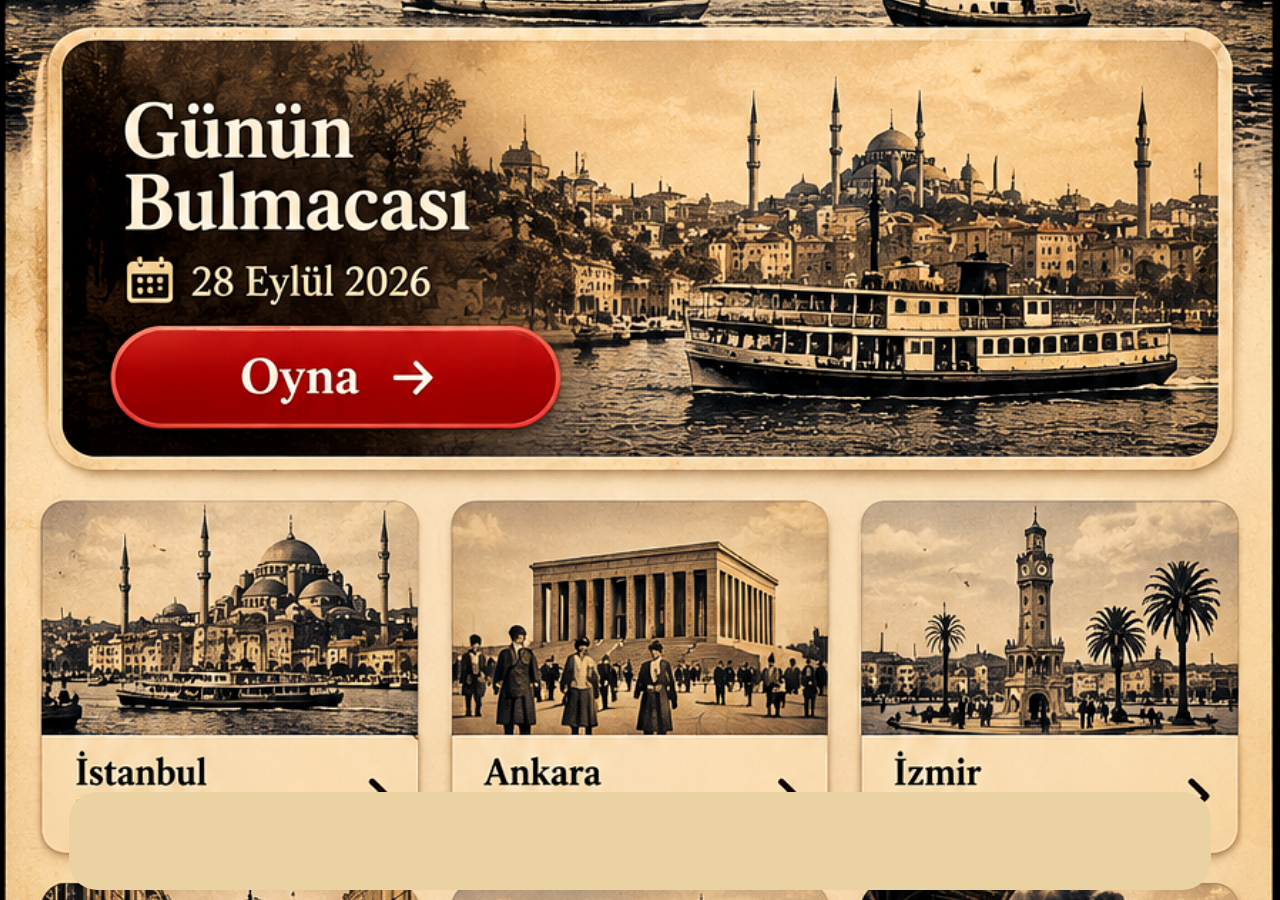
==== fullapp.html @ 27a043e7 "V79 refresh back navigation" ====
<!doctype html><html lang="tr"><head><meta charset="utf-8"><meta name="viewport" content="width=device-width,initial-scale=1,viewport-fit=cover"><title>Türkiye Bulmacası V79 Mobile</title><style>
*{box-sizing:border-box}html,body{margin:0;height:100%;background:#17110d;font-family:Georgia,serif;overflow:hidden}.app{height:100%;display:flex;justify-content:center;align-items:center}.screen{position:relative;height:100vh;aspect-ratio:2/3;max-width:100vw}.bg{width:100%;height:100%;object-fit:contain;display:block}.hot{position:absolute;border:0;background:transparent;cursor:pointer}.play{left:10%;top:36%;width:38%;height:17%}.istanbulCard{left:8.5%;top:54.2%;width:27.5%;height:16.2%}.back{left:7%;top:4%;width:12%;height:7%}
.grid{position:absolute;left:25.4%;top:27.54%;width:47.2%;height:25.52%;z-index:8;background:#2b1b10;display:grid;grid-template-columns:repeat(10,1fr);grid-template-rows:repeat(8,1fr)}.cell{position:relative;z-index:2;touch-action:manipulation;-webkit-tap-highlight-color:transparent;border:1px solid #6e4a2b;background:#f3dba5;display:flex;align-items:center;justify-content:center;font:bold clamp(12px,2.2vh,25px) Georgia;color:#2c170b;cursor:pointer}.cell.numbered:before{content:attr(data-num);position:absolute;left:3px;top:1px;font:700 10px Arial;color:#2c170b;line-height:1;pointer-events:none}.cell.block{pointer-events:none;background:#2c1c11}.cell.word{background:#ead08e}.cell.sel{outline:3px solid #b51212;outline-offset:-3px;background:#f7e2aa}.cell.ok{background:#b9d89acc!important}.cell.bad{background:#d98f7aaa!important}.keys{position:absolute;left:0;top:0;width:100%;height:100%;pointer-events:none}.keyrow{position:absolute;display:grid;gap:.55%;pointer-events:auto}.keyrow.r1{left:9.0%;top:74.7%;width:82.2%;height:3.8%;grid-template-columns:repeat(12,1fr)}.keyrow.r2{left:11.6%;top:78.7%;width:77.1%;height:3.8%;grid-template-columns:repeat(11,1fr)}.keyrow.r3{left:15.0%;top:82.7%;width:72.8%;height:3.8%;grid-template-columns:repeat(10,1fr)}.key{border:0;background:transparent;font:0/0 a;color:transparent;cursor:pointer;touch-action:manipulation;-webkit-tap-highlight-color:transparent;outline:none;box-shadow:none;-webkit-user-select:none;user-select:none}.key:focus,.key:focus-visible,.key:active{outline:none!important;box-shadow:none!important;background:transparent!important;-webkit-tap-highlight-color:transparent}.hint{z-index:15;position:absolute;right:7%;top:27%;width:12%;height:7%;border:0;background:transparent;cursor:pointer}.letterhint{z-index:25;position:absolute;right:7.6%;top:34.55%;width:10.8%;height:6.2%;border:0;background:transparent;cursor:pointer}.wordhint{z-index:25;position:absolute;right:7.6%;top:42.0%;width:10.8%;height:6.8%;border:0;background:transparent;cursor:pointer}.starcount{position:absolute;right:12.0%;top:5.55%;width:12.8%;height:3.6%;display:flex;align-items:center;justify-content:center;font:bold clamp(15px,2.1vh,24px) Georgia;color:#2d1609;background:#f4d48f;border:2px solid #b77a22;box-shadow:0 0 0 7px #f4d48f;border-radius:22px;z-index:20;pointer-events:none}.toast{position:absolute;left:50%;top:21%;transform:translateX(-50%);background:#3c210de8;color:#ffe8b4;padding:8px 15px;border-radius:20px;font:600 13px Arial;display:none;z-index:60;white-space:nowrap}.toast.show{display:block}.cluecover{position:absolute;top:59.6%;height:11.5%;background:#efd59f;color:#3a2415;padding:.7% 1.5%;font:600 clamp(9px,1.18vh,14px) Georgia;line-height:1.2;z-index:4;border-radius:0 0 10px 10px;overflow:hidden}.cluecover.left{left:8%;width:40.5%}.cluecover.right{left:51.5%;width:40.5%}.cluecover b{display:none}.cluecover div{margin:.2em 0}@media(max-aspect-ratio:2/3){.screen{width:100vw;height:auto}}
.cell.revealed{font-weight:800!important;}

/* V21: yalnız görsel temizlik; V18 oyun motoru/ızgara koordinatları değiştirilmedi */
.starcount{right:8.2%!important;top:4.75%!important;width:20.5%!important;height:4.7%!important;background:#f0cf86!important;border:2px solid #a66a18!important;box-shadow:0 2px 5px #0005!important;border-radius:28px!important;font-size:clamp(16px,2.35vh,27px)!important;z-index:30!important}
.starcount:before{content:'★';margin-right:7px;color:#b8780d;font-size:1.05em}
.cluecover{background:#efd59f!important;border:1px solid #c49a5a!important;box-shadow:0 2px 4px #0002!important;padding:.8% 1.6%!important}

/* V23 TEMIZLIK: V21 oyun motoruna ve grid/hücre koordinatlarına DOKUNMAZ */
.starcount{right:7.0%!important;top:4.45%!important;width:23.5%!important;height:5.15%!important;background:#efd08a!important;border:2px solid #a66a18!important;box-shadow:0 0 0 5px #efd08a,0 3px 6px #0005!important;border-radius:30px!important;z-index:30!important}
.cluecover{top:58.55%!important;height:12.55%!important;background:#efd59f!important;z-index:18!important;border:1px solid #c49a5a!important;border-radius:8px!important;padding:1.15% 1.6% .7%!important;box-shadow:none!important}
.cluecover.left{left:8%!important;width:40.5%!important}.cluecover.right{left:51.5%!important;width:40.5%!important}
.letterhint{touch-action:manipulation!important}.grid{pointer-events:auto!important}.cell:not(.block){pointer-events:auto!important}
/* V25 SADECE GORSEL TEMIZLIK: oyun motoru, grid ve buton JS kodu degistirilmedi */
.starcount{top:5.05%!important;}
.cluecover{top:56.55%!important;height:14.55%!important;}

</style>
<style id="v27-hitbox-fix">
/* V27: right-side touch zones aligned exactly to the visible buttons. */
.hint{right:7.2%!important;top:25.2%!important;width:11.6%!important;height:8.7%!important;z-index:40!important;touch-action:manipulation!important;}
.letterhint{right:7.2%!important;top:34.7%!important;width:11.6%!important;height:8.8%!important;z-index:40!important;touch-action:manipulation!important;}
.wordhint{right:7.2%!important;top:44.4%!important;width:11.6%!important;height:8.8%!important;z-index:40!important;touch-action:manipulation!important;}
</style>

<style id="v28-complete-style">
.completeOverlay{position:absolute;inset:0;z-index:80;background:#241307b8;display:flex;align-items:center;justify-content:center;padding:8%;font-family:Georgia,serif}
.completeCard{width:82%;max-width:620px;background:#efd49b;border:3px solid #8f561d;border-radius:24px;box-shadow:0 12px 35px #0009;text-align:center;padding:6% 5%;color:#321b0d}
.completeCard h2{margin:0 0 8px;color:#9f1711;font-size:clamp(28px,4vh,48px)}
.completeCard .sub{font-size:clamp(15px,2vh,24px);margin-bottom:18px}.completeReward{background:#f7e5ba;border:1px solid #b77a22;border-radius:16px;padding:12px;margin:10px 0;font-weight:bold;font-size:clamp(15px,1.8vh,22px)}
.completeCard button{margin-top:14px;width:90%;padding:14px;border:0;border-radius:28px;background:#b51612;color:#fff4d2;font:bold clamp(17px,2vh,24px) Georgia;box-shadow:0 4px 0 #71100d;touch-action:manipulation}
</style>

<style id="v30-title">.puzzleTitle2{position:absolute;left:31.4%;top:20.7%;width:37.2%;height:7.2%;box-sizing:border-box;z-index:35;background:#efd49b;border-radius:14px;text-align:center;padding-top:1.05%;font:bold clamp(15px,2.1vh,25px) Georgia;color:#9f1711;pointer-events:none;box-shadow:0 1px 3px rgba(74,39,14,.18)}.puzzleTitle2 b{display:block;color:#321b0d;font-size:1.25em;line-height:1.05}</style>

<style id="daily-v1-style">
.dailyHot{left:21.5%;top:91.0%;width:17%;height:8.5%;z-index:50}
.dailyPage{position:absolute;inset:0;z-index:70;background:linear-gradient(#ead09a,#c99a58);color:#321b0d;padding:8.5% 6% 11%;font-family:Georgia,serif;overflow:hidden}
.dailyBack{position:absolute;left:5%;top:5.2%;width:10%;height:6%;border:0;border-radius:50%;background:#efd08a;color:#3b210f;font:bold 28px Georgia;box-shadow:0 2px 5px #0005}
.dailyTitle{text-align:center;margin:4.5% 12% 1%;font-size:clamp(28px,4vh,46px);color:#a3130f;line-height:1}.dailyTitle span{display:block;color:#2d170b;font-size:.72em;margin-top:5px}
.dailyPaper{margin:5% auto 0;width:88%;background:#f2dca8;border:2px solid #9b6428;border-radius:18px;padding:5%;box-shadow:0 5px 16px #0004;text-align:center}
.dailyBadge{display:inline-block;background:#a3130f;color:#ffe8b4;border-radius:18px;padding:6px 16px;font-weight:bold;margin-bottom:14px}.dailyPaper h2{font-size:clamp(22px,3vh,34px);margin:5px 0 12px}.dailyPaper p{font-size:clamp(15px,1.9vh,22px);line-height:1.35;margin:10px 0}.dailyReward{margin:18px auto;background:#efd08a;border:1px solid #b77a22;border-radius:14px;padding:12px;font-weight:bold;width:85%}.dailyStart{width:82%;padding:14px;border:0;border-radius:28px;background:#b51612;color:#fff4d2;font:bold clamp(17px,2.1vh,25px) Georgia;box-shadow:0 4px 0 #71100d}.dailyNav{position:absolute;left:0;bottom:0;width:100%;height:9%;background:#f0d69f;border-top:2px solid #9b6428;display:flex;align-items:center;justify-content:space-around;font:bold clamp(12px,1.5vh,17px) Georgia}.dailyNav b{color:#a3130f}
</style>

<style id="progress-v1-style">
.progressHot{left:39%;top:91%;width:18%;height:8.5%;z-index:50}
.progressPage{position:absolute;inset:0;z-index:70;background:linear-gradient(#ead09a,#c99a58);color:#321b0d;padding:8.5% 6% 11%;font-family:Georgia,serif;overflow:hidden}
.progressBack{position:absolute;left:5%;top:5.2%;width:10%;height:6%;border:0;border-radius:50%;background:#efd08a;color:#3b210f;font:bold 28px Georgia;box-shadow:0 2px 5px #0005}
.progressTitle{text-align:center;margin:4.5% 12% 1%;font-size:clamp(28px,4vh,46px);color:#a3130f;line-height:1}.progressTitle span{display:block;color:#2d170b;font-size:.72em;margin-top:5px}
.progressPaper{margin:5% auto 0;width:88%;background:#f2dca8;border:2px solid #9b6428;border-radius:18px;padding:5%;box-shadow:0 5px 16px #0004;text-align:center}
.progressPaper h2{font-size:clamp(22px,3vh,34px);margin:5px 0 18px}.progressStats{display:grid;grid-template-columns:1fr 1fr;gap:12px;margin:10px 0 18px}.progressStat{background:#efd08a;border:1px solid #b77a22;border-radius:14px;padding:14px 8px;font-weight:bold}.progressStat b{display:block;color:#a3130f;font-size:1.6em;margin-bottom:3px}.progressBar{height:22px;border:2px solid #9b6428;border-radius:14px;background:#f7e5ba;overflow:hidden;margin:10px 0}.progressFill{height:100%;background:#b51612;width:0}.progressText{font-weight:bold;margin:8px 0 16px}.progressContinue{width:82%;padding:14px;border:0;border-radius:28px;background:#b51612;color:#fff4d2;font:bold clamp(17px,2.1vh,25px) Georgia;box-shadow:0 4px 0 #71100d}.progressNav{position:absolute;left:0;bottom:0;width:100%;height:9%;background:#f0d69f;border-top:2px solid #9b6428;display:flex;align-items:center;justify-content:space-around;font:bold clamp(12px,1.5vh,17px) Georgia}.progressNav b{color:#a3130f}
</style>

<style id="collection-v1-style">
.collectionHot{left:57%;top:91%;width:18%;height:8.5%;z-index:50}
.collectionPage{position:absolute;inset:0;z-index:70;background:linear-gradient(#ead09a,#c99a58);color:#321b0d;padding:8.5% 5% 11%;font-family:Georgia,serif;overflow:hidden}
.collectionBack{position:absolute;left:5%;top:5.2%;width:10%;height:6%;border:0;border-radius:50%;background:#efd08a;color:#3b210f;font:bold 28px Georgia;box-shadow:0 2px 5px #0005}
.collectionTitle{text-align:center;margin:4.5% 12% 1%;font-size:clamp(28px,4vh,46px);color:#a3130f;line-height:1}.collectionTitle span{display:block;color:#2d170b;font-size:.72em;margin-top:5px}
.collectionPaper{margin:4% auto 0;width:92%;height:69%;background:#f2dca8;border:2px solid #9b6428;border-radius:18px;padding:3%;box-shadow:0 5px 16px #0004;text-align:center;overflow:auto}
.collectionPaper h2{font-size:clamp(21px,2.7vh,32px);margin:2px 0 5px}.collectionCount{font-weight:bold;color:#a3130f;margin-bottom:12px}.collectionGrid{display:grid;grid-template-columns:1fr 1fr;gap:12px}.collectionCard{position:relative;min-height:185px;border:2px solid #9a682f;border-radius:16px;overflow:hidden;background:#6d5438 center/cover no-repeat;box-shadow:0 4px 8px #0004;display:flex;align-items:flex-end}.collectionCard .cardPhoto{position:absolute;inset:0;background-image:var(--photo);background-size:200% 400%;background-position:var(--pos);transform:scale(1.02)}.collectionCard .cardShade{position:absolute;inset:0;background:linear-gradient(transparent 48%,#1e1208aa 100%)}.collectionCard .cardLabel{position:relative;z-index:2;width:100%;background:#f5dfaaee;border-top:1px solid #9a682f;padding:8px 4px 7px;display:flex;flex-direction:column;line-height:1.15}.collectionCard b{font-size:clamp(14px,1.7vh,19px)}.collectionCard small{margin-top:4px}.collectionCard .check{position:absolute;z-index:3;right:8px;top:8px;width:34px;height:34px;border-radius:50%;background:#159431;color:white;font:bold 25px/34px Arial}.collectionCard.locked .cardPhoto{filter:grayscale(1) brightness(.42)}.collectionCard.locked .cardShade{background:#2a2115aa}.collectionCard.locked .lockMark{position:absolute;z-index:3;left:0;right:0;top:38%;font-size:36px;color:#ffe7a7;text-shadow:0 2px 4px #000}.collectionCard.locked .cardLabel{filter:grayscale(1);opacity:.82}.collectionCard.locked b{color:#463a2d}.collectionNav{position:absolute;left:0;bottom:0;width:100%;height:9%;background:#f0d69f;border-top:2px solid #9b6428;display:flex;align-items:center;justify-content:space-around;font:bold clamp(12px,1.5vh,17px) Georgia}.collectionNav b{color:#a3130f}
</style>
<style id="collection-city-reward-style">
.collectionPaper.cityAlbum{height:69%;overflow:hidden;padding:4%}
.cityRewardWrap{height:100%;display:flex;flex-direction:column;align-items:center}
.cityRewardStatus{font-weight:bold;color:#a3130f;margin:4px 0 12px;font-size:clamp(15px,1.9vh,21px)}
.cityRewardCard{position:relative;width:94%;height:70%;min-height:310px;border:3px solid #8f5b24;border-radius:18px;overflow:hidden;box-shadow:0 6px 15px #0005;background:#4b3827}
.cityRewardPhoto{position:absolute;inset:0;background-image:var(--photo);background-size:cover;background-position:center 22%;filter:sepia(.38) contrast(1.03) saturate(.82)}
.cityRewardShade{position:absolute;inset:0;background:linear-gradient(transparent 45%,#1d1008d9 100%)}
.cityRewardCard.locked .cityRewardPhoto{filter:sepia(1) grayscale(.75) brightness(.27) blur(1px)}
.cityRewardCard.locked .cityRewardShade{background:#2b2119a8}
.cityRewardLock{position:absolute;z-index:3;inset:0;display:flex;align-items:center;justify-content:center;flex-direction:column;color:#ffe6a5;text-shadow:0 3px 5px #000;font:bold clamp(38px,6vh,64px) Georgia;line-height:1.05}
.cityRewardLock small{font-size:clamp(16px,2vh,23px);margin-top:12px}
.cityRewardRibbon{position:absolute;z-index:4;left:5%;right:5%;bottom:5%;background:#f2dca8ed;border:2px solid #9b6428;border-radius:13px;padding:10px 8px;color:#3b210f;font-weight:bold;font-size:clamp(17px,2.1vh,25px)}
.cityRewardRibbon span{display:block;color:#a3130f;font-size:.75em;margin-top:4px}
.cityRewardCheck{position:absolute;z-index:5;right:12px;top:12px;width:42px;height:42px;border-radius:50%;background:#178c34;color:white;font:bold 30px/42px Arial}
.cityRewardNote{margin-top:12px;font-size:clamp(13px,1.65vh,18px);line-height:1.25}
</style>

<style id="profile-v1-style">
.profileHot{left:75%;top:91%;width:20%;height:8.5%;z-index:50}
.profilePage{position:absolute;inset:0;z-index:70;background:linear-gradient(#ead09a,#c99a58);color:#321b0d;padding:8.5% 6% 11%;font-family:Georgia,serif;overflow:hidden}
.profileBack{position:absolute;left:5%;top:5.2%;width:10%;height:6%;border:0;border-radius:50%;background:#efd08a;color:#3b210f;font:bold 28px Georgia;box-shadow:0 2px 5px #0005}
.profileTitle{text-align:center;margin:4.5% 12% 1%;font-size:clamp(28px,4vh,46px);color:#a3130f;line-height:1}.profileTitle span{display:block;color:#2d170b;font-size:.72em;margin-top:5px}
.profilePaper{margin:5% auto 0;width:88%;background:#f2dca8;border:2px solid #9b6428;border-radius:18px;padding:5%;box-shadow:0 5px 16px #0004;text-align:center}
.profileAvatar{width:76px;height:76px;margin:0 auto 10px;border-radius:50%;background:#a3130f;color:#ffe7aa;display:flex;align-items:center;justify-content:center;font:bold 36px Georgia;border:3px solid #8f5b24}
.profileName{width:82%;padding:10px 12px;border:2px solid #9b6428;border-radius:12px;background:#f8e8bf;color:#321b0d;text-align:center;font:bold 19px Georgia;outline:none}
.profileSave{margin:9px auto 15px;padding:9px 20px;border:0;border-radius:20px;background:#a3130f;color:#fff1c7;font:bold 16px Georgia}
.profileStats{display:grid;grid-template-columns:1fr 1fr;gap:10px}.profileStat{background:#efd08a;border:1px solid #b77a22;border-radius:14px;padding:13px 7px;font-weight:bold}.profileStat b{display:block;color:#a3130f;font-size:1.45em;margin-bottom:3px}
.profileMemory{margin-top:13px;padding:12px;border:1px solid #b77a22;border-radius:14px;background:#f7e5ba;font-weight:bold}.profileMemory.locked{opacity:.7}
.profileNav{position:absolute;left:0;bottom:0;width:100%;height:9%;background:#f0d69f;border-top:2px solid #9b6428;display:flex;align-items:center;justify-content:space-around;font:bold clamp(12px,1.5vh,17px) Georgia}.profileNav b{color:#a3130f}
</style>

<style id="mobile-viewport-fix">
/* Android Chrome dynamic viewport fix: keep the whole game screen visible. */
@supports (height: 100dvh){
  .app{height:100dvh;}
  .screen{height:100dvh;}
}
</style>

<style id="settings-store-v1-style">
.profileSettings{margin:10px auto 0;width:82%;padding:11px;border:0;border-radius:22px;background:#6f4a24;color:#fff0c9;font:bold 16px Georgia;box-shadow:0 3px 0 #493019}
.settingsPage,.storePage{position:absolute;inset:0;z-index:90;background:linear-gradient(#ead09a,#c99a58);color:#321b0d;padding:8.5% 5% 6%;font-family:Georgia,serif;overflow:auto;-webkit-overflow-scrolling:touch}
.settingsBack,.storeBack{position:absolute;left:5%;top:5.2%;width:10%;height:6%;border:0;border-radius:50%;background:#efd08a;color:#3b210f;font:bold 28px Georgia;box-shadow:0 2px 5px #0005}
.settingsTitle,.storeTitle{text-align:center;margin:4.5% 12% 3%;font-size:clamp(28px,4vh,46px);color:#a3130f;line-height:1}.settingsTitle span,.storeTitle span{display:block;color:#2d170b;font-size:.72em;margin-top:5px}
.settingsPaper,.storePaper{margin:3% auto 4%;width:92%;background:#f2dca8;border:2px solid #9b6428;border-radius:18px;padding:4%;box-shadow:0 5px 16px #0004}
.settingRow{display:flex;align-items:center;justify-content:space-between;gap:12px;padding:12px 4px;border-bottom:1px solid #c59a58;font-weight:bold}.settingRow:last-child{border-bottom:0}.settingRow small{display:block;font-weight:normal;opacity:.78;margin-top:3px}
.toggleBtn,.choiceBtn{border:1px solid #9b6428;border-radius:18px;background:#efd08a;color:#321b0d;padding:7px 11px;font:bold 14px Georgia}.toggleBtn.on{background:#a3130f;color:#fff2ce}
.settingsAction{width:100%;margin-top:12px;padding:12px;border:0;border-radius:22px;background:#a3130f;color:#fff3d1;font:bold 16px Georgia}.settingsAction.alt{background:#6f4a24}.settingsAction.danger{background:#6e2a22}
.storeBalance{margin:0 auto 16px;width:86%;text-align:center;background:linear-gradient(180deg,#3a210f,#130b07);color:#ffe7a6;border:3px solid #bc7c22;border-radius:24px;padding:12px;font:bold 22px Georgia;box-shadow:inset 0 0 0 2px #f0c56c,0 5px 14px #0006;text-shadow:0 2px 1px #000}
.storeHero{position:relative;min-height:315px;background:radial-gradient(circle at 76% 34%,#a86a25 0,#6b3b16 22%,#2a170c 58%,#120a06 100%);border:3px solid #b97820;border-radius:24px;padding:20px 16px 18px;color:#fff1c9;box-shadow:inset 0 0 0 2px #e5b759,0 8px 20px #0007;overflow:hidden}
.storeHero:before{content:'';position:absolute;inset:0;background:linear-gradient(90deg,#000a 0 47%,#0003 62%,transparent 78%);pointer-events:none}
.storeHero:after{content:'';position:absolute;right:-8%;bottom:-18%;width:58%;height:72%;border-radius:50%;background:radial-gradient(circle,#ffd85b77 0,#f0a91f22 38%,transparent 70%);filter:blur(2px)}
.storeHero h3,.storeHero p,.heroReward,.storeHero button{position:relative;z-index:5}
.storeHero h3{margin:0 41% 10px 0;color:#ffd975;font-size:clamp(28px,4vh,40px);line-height:1.02;text-shadow:0 3px 2px #000}
.storeHero p{width:54%;margin:0 0 13px;font-size:clamp(15px,2vh,20px);line-height:1.27}
.heroReward{display:flex;gap:7px;flex-wrap:wrap;width:58%}.heroReward span{background:#160b06dd;border:1.5px solid #c98d32;border-radius:17px;padding:7px 10px;font:bold 13px Georgia;color:#ffe6aa;box-shadow:inset 0 0 0 1px #5e3515}
.storeHero button{width:59%;margin-top:16px;padding:12px;border:0;border-radius:22px;background:linear-gradient(#d92c22,#8c0f0b);color:#fff4d0;font:bold 17px Georgia;box-shadow:0 4px 0 #590a07,inset 0 0 0 2px #f06b5f}
.heroBadge{position:absolute;right:4%;top:4%;z-index:6;background:#a51410;color:#ffe49c;border:2px solid #e0b65f;border-radius:12px;padding:6px 9px;font:bold 12px Georgia;transform:rotate(3deg);box-shadow:0 3px 6px #0006}
.chestSvg{position:absolute;right:3%;top:18%;width:43%;height:auto;z-index:4;filter:drop-shadow(0 10px 8px #0009)}
.starSpark{position:absolute;z-index:5;color:#ffe36e;text-shadow:0 0 12px #ffd548;font:bold 24px Georgia;animation:tbSpark 1.8s ease-in-out infinite alternate}
.starSpark.s1{right:9%;top:15%}.starSpark.s2{right:34%;top:24%;font-size:16px;animation-delay:.5s}.starSpark.s3{right:17%;top:44%;font-size:18px;animation-delay:.9s}
@keyframes tbSpark{from{opacity:.35;transform:scale(.85)}to{opacity:1;transform:scale(1.12)}}
.storeSectionTitle{text-align:center;color:#8f1711;font:bold 25px Georgia;margin:20px 0 10px;text-shadow:0 1px #f7dfb5}
.storeGrid{display:grid;grid-template-columns:1fr 1fr;gap:11px}
.storeCard{position:relative;background:linear-gradient(#fff3d2,#efd19a);border:2px solid #b77723;border-radius:20px;padding:12px 10px;text-align:center;box-shadow:inset 0 0 0 2px #ffe9bd,0 5px 11px #0003;min-height:205px;overflow:hidden}
.storeCard:after{content:'';position:absolute;inset:0;background:linear-gradient(135deg,#fff8 0 12%,transparent 28%);pointer-events:none}
.storeCard b{position:relative;z-index:2;display:block;color:#a3130f;font-size:1.22em;margin:6px 0}.storeCard small{position:relative;z-index:2;display:block;min-height:38px;line-height:1.25;font-size:13px}
.storeCard button,.themeCard button{position:relative;z-index:2;width:100%;margin-top:10px;padding:10px;border:0;border-radius:19px;background:linear-gradient(#cf241c,#8e100d);color:#fff2ce;font:bold 14px Georgia;box-shadow:0 3px 0 #68100d,inset 0 0 0 1px #f36c62}
.storeCard button.secondary,.themeCard button.secondary{background:linear-gradient(#795832,#50341f);box-shadow:0 3px 0 #342115}
.storeCard .price{display:block;color:#7f150f;font:bold 15px Georgia;margin-top:3px}
.cardSvg{width:88px;height:72px;margin:0 auto 4px;display:block;filter:drop-shadow(0 5px 4px #0004)}
.cardSymbol{width:82px;height:64px;margin:0 auto 7px;display:flex;align-items:center;justify-content:center;border-radius:15px;background:radial-gradient(circle at 35% 25%,#6f4723,#26150b 72%);border:3px solid #b97c28;color:#ffe19a;font:bold 34px Georgia;box-shadow:inset 0 0 0 2px #d7a14a,0 4px 8px #0004}
.themeGrid{display:grid;grid-template-columns:1fr 1fr;gap:11px}.themeCard{border:2px solid #b47c2d;border-radius:18px;padding:9px;background:linear-gradient(#f9e9c0,#e9c98e);text-align:center;box-shadow:inset 0 0 0 2px #ffe8b7,0 4px 9px #0003}
.themePreview{height:108px;border-radius:12px;margin-bottom:8px;border:2px solid #8d5c23;background-image:url('file_0000000095d881f4a1713e208409ffb4.png');background-size:cover;background-position:center 8%;overflow:hidden;box-shadow:inset 0 0 0 2px #e5b764}
.themePreview.night{filter:brightness(.46) saturate(1.55) hue-rotate(165deg)}.themePreview.archive{filter:sepia(1) contrast(1.18) brightness(.84)}.themePreview.bosphorus{background-image:url('file_00000000643882109c5b6ce3407e10cd.jpg');filter:brightness(.58) saturate(1.3) hue-rotate(165deg)}
.themeCard b{font-size:14px}.themeCard.locked button{background:linear-gradient(#75634d,#514333);box-shadow:0 3px 0 #392f24}.storeNote{font-size:12px;line-height:1.35;margin-top:15px;opacity:.82;text-align:center}
.homeStoreBtn{position:absolute;right:7.5%;top:11.8%;z-index:35;border:1.5px solid #9b6428;border-radius:18px;background:#6f4a24;color:#fff2ce;padding:7px 12px;font:bold clamp(11px,1.4vh,15px) Georgia;box-shadow:0 2px 5px #0005;cursor:pointer}
</style>
<style id="progress-reference-v1">
.progressRefHot{position:absolute;border:0;background:transparent;z-index:95;cursor:pointer;-webkit-tap-highlight-color:transparent}
.progressRefBack{left:5%;top:3.2%;width:12%;height:7%}
.progressRefContinue{left:7%;top:72%;width:86%;height:9%}
.progressRefHome{left:4%;top:89%;width:18%;height:10%}
.progressRefDaily{left:22%;top:89%;width:19%;height:10%}
.progressRefProgress{left:41%;top:89%;width:19%;height:10%}
.progressRefCollection{left:60%;top:89%;width:19%;height:10%}
.progressRefProfile{left:79%;top:89%;width:17%;height:10%}
.progressLiveBadge{position:absolute;left:18%;top:64.3%;width:64%;z-index:94;background:#efd49be8;border:1px solid #9b6428;border-radius:12px;padding:7px 9px;text-align:center;color:#321b0d;font:bold clamp(11px,1.55vh,17px) Georgia;line-height:1.15;pointer-events:none}
</style><style id="approved-three-v1">
.refHot{position:absolute;border:0;background:transparent;z-index:120;cursor:pointer;-webkit-tap-highlight-color:transparent}
.collectionRefBack{left:5%;top:3.5%;width:12%;height:7%}
.collectionRefCard{left:7%;top:25%;width:86%;height:58%}
.collectionRefHome{left:4%;top:89.2%;width:18%;height:9.5%}
.collectionRefDaily{left:22%;top:89.2%;width:19%;height:9.5%}
.collectionRefProgress{left:41%;top:89.2%;width:19%;height:9.5%}
.collectionRefCollection{left:60%;top:89.2%;width:19%;height:9.5%}
.collectionRefProfile{left:79%;top:89.2%;width:17%;height:9.5%}

.profileRefBack{left:5%;top:3.5%;width:12%;height:7%}
.profileRefEdit{left:32%;top:13%;width:38%;height:16%}
.profileRefAchievements{left:8%;top:45.5%;width:88%;height:7.4%}
.profileRefProgress{left:8%;top:53.8%;width:88%;height:7.4%}
.profileRefCollection{left:8%;top:62.1%;width:88%;height:7.4%}
.profileRefSettings{left:8%;top:70.4%;width:88%;height:7.4%}
.profileRefHome{left:4%;top:89.2%;width:18%;height:9.5%}
.profileRefDaily{left:22%;top:89.2%;width:19%;height:9.5%}
.profileRefProg{left:41%;top:89.2%;width:19%;height:9.5%}
.profileRefColl{left:60%;top:89.2%;width:19%;height:9.5%}
.profileRefProfile{left:79%;top:89.2%;width:17%;height:9.5%}
.profileLiveName{position:absolute;left:33%;top:16.2%;z-index:119;min-width:24%;max-width:35%;padding:2px 6px;border-radius:4px;background:#efd29a;color:#241208;font:bold clamp(17px,3.6vw,27px)/1 Georgia;text-align:left;pointer-events:none}

.settingsRefWrap{position:absolute;inset:0;z-index:110;background:#17100b;overflow:auto}
.settingsRefImg{display:block;width:100%;height:auto;position:absolute;left:0;top:0}
.settingsRefBack{left:3%;top:2.5%;width:10%;height:9%}
.settingsRefSfx{left:52%;top:20%;width:42%;height:11%}
.settingsRefMusic{left:52%;top:31%;width:42%;height:11%}
.settingsRefNotif{left:52%;top:42%;width:42%;height:11%}
.settingsRefFont{left:52%;top:53%;width:42%;height:11%}
.settingsRefDark{left:52%;top:64%;width:42%;height:11%}
.settingsRefStore{left:52%;top:75%;width:42%;height:11%}
.settingsToast{position:absolute;left:50%;top:86%;transform:translateX(-50%);z-index:130;background:#3c210de8;color:#ffe8b4;padding:8px 14px;border-radius:18px;font:700 12px Arial;display:none;white-space:nowrap}
.settingsToast.show{display:block}
</style><style id="tb-visual-v47">
html.tb-dark,body.tb-dark{background:#090705!important}
body.tb-dark .screen{filter:brightness(.70) contrast(1.10) saturate(.94) sepia(.12)}
body.tb-dark .cell,body.tb-dark .key,body.tb-dark .cluecover,
body.tb-dark .dailyPage,body.tb-dark .progressPage,body.tb-dark .collectionPage,
body.tb-dark .profilePage,body.tb-dark .settingsPage,body.tb-dark .storePage{
  filter:none!important
}
body.tb-dark .cell{background:#e0c18a!important;color:#2a160b!important}
body.tb-dark .cell.block{background:#21150f!important}
body.tb-dark .cluecover{background:#d9b979!important;color:#2b180e!important}
body.tb-dark .key{background:#d8b779!important;color:#251309!important}
body.tb-dark .dailyPage,body.tb-dark .progressPage,body.tb-dark .collectionPage,
body.tb-dark .profilePage,body.tb-dark .settingsPage,body.tb-dark .storePage{
  background:linear-gradient(#2c2017,#120c08)!important;color:#f0dfbf!important
}
body.tb-font-small .cell{font-size:clamp(10px,1.9vh,21px)!important}
body.tb-font-large .cell{font-size:clamp(15px,2.6vh,29px)!important}
body.tb-font-small .cluecover{font-size:clamp(8px,1vh,12px)!important}
body.tb-font-large .cluecover{font-size:clamp(11px,1.45vh,17px)!important}
body.tb-font-small .key{transform:scale(.94)}
body.tb-font-large .key{transform:scale(1.04)}
</style><script id="tb-visual-v47">
(function(){
 function val(k,d){const v=localStorage.getItem(k);return v===null?d:v==='1'}
 function apply(){
  document.body.classList.toggle('tb-dark',val('tb_dark',false));
  document.documentElement.classList.toggle('tb-dark',val('tb_dark',false));
  const s=localStorage.getItem('tb_font_size')||'Orta';
  document.body.classList.remove('tb-font-small','tb-font-medium','tb-font-large');
  document.body.classList.add(s==='Küçük'?'tb-font-small':s==='Büyük'?'tb-font-large':'tb-font-medium');
 }
 apply();window.addEventListener('storage',apply);window.addEventListener('pageshow',apply);
})();
</script>



<style id="v66-ui-clean">
/* Tek kaynak: oyun klavyesi + skor alanı */
.keyboardCover{
  position:absolute;
  left:6.6%;
  top:70.85%;
  width:86.8%;
  height:16.45%;
  z-index:18;
  background:linear-gradient(180deg,#efd59f 0%,#e8ca8e 100%);
  border:1px solid #bd8a49;
  border-radius:12px;
  box-shadow:none;
  pointer-events:none;
}
.keys{position:absolute;inset:0;pointer-events:none;z-index:30}
.keyrow{position:absolute;display:grid;pointer-events:auto;z-index:31}
.keyrow.r1{left:8.8%;top:72.75%;width:82.4%;height:3.55%;grid-template-columns:repeat(12,1fr);gap:.68%}
.keyrow.r2{left:11.35%;top:76.75%;width:77.3%;height:3.55%;grid-template-columns:repeat(11,1fr);gap:.76%}
.keyrow.r3{left:14.75%;top:80.75%;width:73.0%;height:3.65%;grid-template-columns:repeat(10,1fr);gap:.80%}
.key{
  border:1px solid #b37b3d!important;
  background:linear-gradient(#f6dfa9,#e7c383)!important;
  color:#2c170b!important;
  font:bold clamp(13px,1.82vh,21px) Georgia!important;
  line-height:1!important;
  border-radius:8px!important;
  box-shadow:0 1.5px 3px rgba(0,0,0,.28)!important;
  display:flex!important;align-items:center!important;justify-content:center!important;
  touch-action:manipulation!important;-webkit-tap-highlight-color:transparent!important;
  user-select:none!important;-webkit-user-select:none!important;padding:0!important;
}
.key:active{transform:translateY(1px);background:#dfb971!important}
.key.backspace{background:#3b2415!important;color:#fff0c9!important;font-size:clamp(15px,2vh,23px)!important}

/* Arka plan görselindeki çift sayaçları tek temiz skor kartıyla kapat */
.sourceCover{
  position:absolute;
  right:5.8%;
  top:4.15%;
  width:26.5%;
  height:10.3%;
  z-index:24;
  background:linear-gradient(180deg,#efd39a 0%,#e8c581 100%);
  border:1px solid #b78135;
  border-radius:22px;
  box-shadow:0 2px 5px #0004;
  pointer-events:none;
}
.starcount{
  position:absolute!important;
  right:7.6%!important;
  top:6.55%!important;
  width:22.9%!important;
  height:5.0%!important;
  display:flex!important;align-items:center!important;justify-content:center!important;
  background:transparent!important;border:0!important;box-shadow:none!important;border-radius:0!important;
  color:#2d1609!important;font:bold clamp(17px,2.35vh,27px) Georgia!important;
  z-index:30!important;pointer-events:none!important;
}
.starcount:before{content:'★';margin-right:7px;color:#b8780d;font-size:1.05em}
.bottomPanelGuard{display:none!important}
</style>


<style id="v74-phone-screen">
html,body{width:100%;height:100%;margin:0!important;padding:0!important;overflow:hidden!important;background:#17110d!important;overscroll-behavior:none}
body{position:fixed;inset:0}
.app{position:fixed!important;inset:0!important;width:100vw!important;height:100vh!important;height:100dvh!important;display:block!important;overflow:hidden!important;background:#17110d!important}
.screen{
  position:absolute!important;
  inset:0!important;
  width:100vw!important;
  height:100vh!important;
  height:100dvh!important;
  max-width:none!important;
  max-height:none!important;
  aspect-ratio:auto!important;
  overflow:hidden!important;
  transform:scale(1.065)!important;
  transform-origin:center center!important;
}
.bg{position:absolute!important;inset:0!important;width:100%!important;height:100%!important;object-fit:fill!important;display:block!important}
#ui{position:absolute!important;inset:0!important}
button,.cell,.key{touch-action:manipulation;-webkit-tap-highlight-color:transparent}
@supports not (height:100dvh){.app,.screen{height:100vh!important}}
</style>

<style id="store-v79-final">
.storePage{position:absolute!important;inset:0!important;z-index:180!important;overflow-y:auto!important;background:
linear-gradient(#edd39b,#d1a45f)!important;padding:5.5% 3.5% 5%!important;color:#321b0d!important}
.storeBack{left:3.2%!important;top:2.7%!important;width:10.5%!important;height:5.6%!important;border:2px solid #a76e24!important;background:#f2d58f!important;box-shadow:0 3px 7px #0004!important}
.storeTitle{margin:2.3% 13% 1.7%!important;font-size:clamp(25px,3.5vh,39px)!important;line-height:.92!important;text-shadow:0 1px #f8e6bb}
.storeTitle span{font-size:.53em!important;margin-top:7px!important;color:#3a200f!important}
.storePaper{width:97%!important;margin:1% auto 3%!important;padding:2.2%!important;border:2.5px solid #98601f!important;border-radius:19px!important;background:
linear-gradient(#f6e3b5dd,#edcf91ee)!important;box-shadow:inset 0 0 0 2px #ffe9ba,0 5px 16px #0004!important}
.storeBalance{width:32%!important;min-width:175px!important;margin:0 2% 9px auto!important;padding:8px 10px!important;border-radius:18px!important;font-size:clamp(16px,2.1vh,21px)!important}
.storeHero{min-height:235px!important;padding:15px 14px 14px!important;border-radius:18px!important;background:
radial-gradient(circle at 77% 33%,#9c5a1c 0,#5c3013 25%,#28140a 61%,#150b06 100%)!important}
.storeHero h3{font-size:clamp(24px,3.3vh,35px)!important;margin-right:43%!important;margin-bottom:8px!important}
.storeHero p{font-size:clamp(13px,1.65vh,17px)!important;width:51%!important}
.heroReward{width:58%!important;gap:5px!important}
.heroReward span{font-size:11px!important;padding:5px 7px!important}
.storeHero button{width:60%!important;margin-top:10px!important;padding:9px!important;font-size:14px!important}
.heroBadge{right:2.8%!important;top:3.2%!important;font-size:10px!important;padding:5px 7px!important}
.chestSvg{right:2%!important;top:18%!important;width:43%!important}
.storeSectionTitle{font-size:clamp(22px,3vh,31px)!important;margin:13px 0 8px!important}
.storeGrid{grid-template-columns:repeat(3,1fr)!important;gap:7px!important}
.storeCard{min-height:184px!important;padding:8px 6px 8px!important;border-radius:13px!important}
.storeCard b{font-size:clamp(14px,1.75vh,18px)!important;margin:3px 0!important;line-height:1.05!important}
.storeCard small{font-size:clamp(10px,1.3vh,13px)!important;line-height:1.15!important;min-height:29px!important}
.storeCard button{font-size:clamp(10px,1.25vh,13px)!important;padding:7px 4px!important;margin-top:6px!important;border-radius:15px!important}
.storeCard .price{font-size:10px!important;color:#ffe6b1!important;margin-top:2px!important}
.cardSvg{width:66px!important;height:53px!important;margin-bottom:1px!important}
.cardSymbol{width:65px!important;height:50px!important;font-size:24px!important;margin-bottom:3px!important;border-radius:12px!important}
.themeGrid{grid-template-columns:repeat(4,1fr)!important;gap:6px!important}
.themeCard{padding:6px 4px!important;border-radius:12px!important}
.themePreview{height:72px!important;margin-bottom:5px!important;border-radius:8px!important}
.themeCard b{font-size:clamp(9px,1.15vh,12px)!important;line-height:1.05!important;min-height:24px!important;display:flex!important;align-items:center!important;justify-content:center!important}
.themeCard button{font-size:9px!important;padding:6px 2px!important;margin-top:4px!important;border-radius:13px!important;line-height:1.05!important}
.storeNote{font-size:10px!important;margin:9px 1% 0!important}
@media(max-width:420px){
 .storeGrid{gap:5px!important}
 .storeCard{min-height:172px!important;padding:7px 4px!important}
 .cardSvg{width:58px!important;height:47px!important}
 .cardSymbol{width:58px!important;height:46px!important}
 .themePreview{height:64px!important}
}
</style>

<style id="store-touch-v80">
/* Mağaza dokunma davranışı: tıklama sırasında görsel değişiklik/ripple yok. */
.storePage button,
.storePage [role="button"],
.storePage .storeCard,
.storePage .themeCard{
  -webkit-tap-highlight-color:transparent!important;
  tap-highlight-color:transparent!important;
  outline:none!important;
}
.storePage button:active,
.storePage button:focus,
.storePage button:focus-visible{
  transform:none!important;
  filter:none!important;
  outline:none!important;
}
.storePage button:active{
  opacity:1!important;
}
/* Görünen butonların çevresinde daha geniş, rahat dokunma alanı. */
.storePage button{
  position:relative!important;
  touch-action:manipulation!important;
  min-height:44px!important;
}
.storePage button::after{
  content:''!important;
  position:absolute!important;
  inset:-7px!important;
  background:transparent!important;
  border:0!important;
  pointer-events:auto!important;
}
/* Geri tuşu ve ana aksiyonlar için daha geniş hitbox. */
.storeBack::after{inset:-10px!important}
.rewardAd::after,.dailyChest::after,.removeAds::after,.starterPack::after,.pack::after,.themeBtn::after,.themeLocked::after{inset:-8px!important}
</style>

<style id="store-asset-v81">
.storeAssetScreen{position:absolute;inset:0;z-index:220;background:#d7aa65;overflow:hidden;font-family:Georgia,serif}
.storeAssetImg{position:absolute;inset:0;width:100%;height:100%;object-fit:fill;display:block;pointer-events:none;user-select:none;-webkit-user-select:none}
.storeAssetHit{position:absolute;z-index:225;border:0!important;background:transparent!important;color:transparent!important;padding:0!important;margin:0!important;outline:0!important;box-shadow:none!important;border-radius:0!important;-webkit-tap-highlight-color:transparent!important;tap-highlight-color:transparent!important;touch-action:manipulation!important;appearance:none!important;-webkit-appearance:none!important}
.storeAssetHit:active,.storeAssetHit:focus,.storeAssetHit:focus-visible{background:transparent!important;outline:0!important;box-shadow:none!important;filter:none!important;transform:none!important;opacity:1!important}
.storeLiveStars{position:absolute;z-index:226;left:71.5%;top:2.65%;width:23%;height:3.2%;display:flex;align-items:center;justify-content:center;color:#ffe7aa;font:bold clamp(13px,1.8vh,19px) Georgia,serif;text-shadow:0 2px 1px #000;pointer-events:none;white-space:nowrap}
.storeHitBack{left:1.6%;top:1.4%;width:12%;height:6.5%}
.storeHitStarter{left:6%;top:33.4%;width:57%;height:6%}
.storeHitDaily{left:4%;top:57.5%;width:29%;height:6.5%}
.storeHitReward{left:35.5%;top:57.5%;width:29%;height:6.5%}
.storeHitRemove{left:67%;top:57.5%;width:29%;height:6.5%}
.storeHit250{left:4%;top:75.2%;width:29%;height:6.5%}
.storeHit600{left:35.5%;top:75.2%;width:29%;height:6.5%}
.storeHit1500{left:67%;top:75.2%;width:29%;height:6.5%}
.storeHitSepia{left:3.3%;top:91.2%;width:22.5%;height:6.2%}
.storeHitNight{left:27.2%;top:91.2%;width:22.5%;height:6.2%}
.storeHitArchive{left:51.1%;top:91.2%;width:22.5%;height:6.2%}
.storeHitBosphorus{left:75%;top:91.2%;width:22%;height:6.2%}
</style>

<style id="store-asset-v82-fix">
.storeAssetScreen{
  position:absolute!important; inset:0!important; z-index:240!important;
  background:#d7aa65!important; overflow-y:auto!important; overflow-x:hidden!important;
  -webkit-overflow-scrolling:touch!important;
}
.storeAssetStage{
  position:relative!important; width:100%!important; margin:0!important; padding:0!important;
}
.storeAssetImg{
  position:relative!important; inset:auto!important; display:block!important;
  width:100%!important; height:auto!important; object-fit:contain!important;
  pointer-events:none!important; user-select:none!important; -webkit-user-select:none!important;
}
.storeLiveStars{
  position:absolute!important; z-index:246!important;
  left:72.8%!important; top:2.15%!important; width:20.5%!important; height:3.2%!important;
  display:flex!important; align-items:center!important; justify-content:center!important;
  color:#ffe7aa!important; font:bold clamp(12px,1.6vh,18px) Georgia,serif!important;
  text-shadow:0 2px 1px #000!important; pointer-events:none!important; white-space:nowrap!important;
}
.storeAssetHit{
  position:absolute!important; z-index:245!important; border:0!important; background:transparent!important;
  color:transparent!important; padding:0!important; margin:0!important; outline:0!important;
  box-shadow:none!important; -webkit-tap-highlight-color:transparent!important;
  tap-highlight-color:transparent!important; touch-action:manipulation!important;
  appearance:none!important; -webkit-appearance:none!important;
}
.storeAssetHit:active,.storeAssetHit:focus,.storeAssetHit:focus-visible{
  background:transparent!important; outline:0!important; box-shadow:none!important;
  filter:none!important; transform:none!important; opacity:1!important;
}
.storeHitBack{left:0.8%!important;top:1.1%!important;width:13.5%!important;height:7%!important}
.storeHitStarter{left:6.5%!important;top:33.2%!important;width:56%!important;height:5.8%!important}
.storeHitDaily{left:4.5%!important;top:57.6%!important;width:27%!important;height:5.8%!important}
.storeHitReward{left:36.5%!important;top:57.6%!important;width:27%!important;height:5.8%!important}
.storeHitRemove{left:68.2%!important;top:57.6%!important;width:27%!important;height:5.8%!important}
.storeHit250{left:4.5%!important;top:75.1%!important;width:27%!important;height:5.6%!important}
.storeHit600{left:36.5%!important;top:75.1%!important;width:27%!important;height:5.6%!important}
.storeHit1500{left:68.2%!important;top:75.1%!important;width:27%!important;height:5.6%!important}
.storeHitSepia{left:3.5%!important;top:94.0%!important;width:21.5%!important;height:4.5%!important}
.storeHitNight{left:27.4%!important;top:94.0%!important;width:21.5%!important;height:4.5%!important}
.storeHitArchive{left:51.2%!important;top:94.0%!important;width:21.5%!important;height:4.5%!important}
.storeHitBosphorus{left:75.1%!important;top:94.0%!important;width:21.3%!important;height:4.5%!important}
</style>

<style id="store-exact-v83">
.storeExactScreen{position:absolute;inset:0;z-index:300;background:#17110d;overflow-y:auto;overflow-x:hidden;-webkit-overflow-scrolling:touch}
.storeExactStage{position:relative;width:100%;margin:0;padding:0}
.storeExactImg{display:block;width:100%;height:auto;pointer-events:none;user-select:none;-webkit-user-select:none}
.storeExactHit{position:absolute;z-index:304;border:0!important;background:transparent!important;color:transparent!important;padding:0!important;margin:0!important;outline:0!important;box-shadow:none!important;-webkit-tap-highlight-color:transparent!important;tap-highlight-color:transparent!important;touch-action:manipulation!important}
.storeExactHit:active,.storeExactHit:focus,.storeExactHit:focus-visible{background:transparent!important;outline:0!important;box-shadow:none!important;filter:none!important;transform:none!important;opacity:1!important}
.storeExactStars{position:absolute;z-index:305;left:74.5%;top:2.65%;width:20%;height:3.15%;display:flex;align-items:center;justify-content:center;background:#2a160d;color:#ffe6a5;font:bold clamp(12px,1.6vh,17px) Georgia,serif;text-shadow:0 2px 1px #000;pointer-events:none;white-space:nowrap;border-radius:12px}
.exBack{left:1.5%;top:1.0%;width:12%;height:6.3%}
.exStarter{left:6.5%;top:33.5%;width:51.5%;height:4.7%}
.exDaily{left:4.5%;top:56.1%;width:29%;height:4.0%}
.exReward{left:35.5%;top:56.1%;width:29%;height:4.0%}
.exRemove{left:67%;top:56.1%;width:29%;height:4.0%}
.ex250{left:4.5%;top:72.0%;width:29%;height:4.0%}
.ex600{left:35.5%;top:72.0%;width:29%;height:4.0%}
.ex1500{left:67%;top:72.0%;width:29%;height:4.0%}
.exSepia{left:3.5%;top:89.2%;width:21.5%;height:4.2%}
.exNight{left:27%;top:89.2%;width:21.5%;height:4.2%}
.exArchive{left:51%;top:89.2%;width:21.5%;height:4.2%}
.exBosphorus{left:75%;top:89.2%;width:21.5%;height:4.2%}
</style>

<style id="v76-true-fullscreen">
html,body{width:100%!important;height:100%!important;margin:0!important;padding:0!important;overflow:hidden!important;background:#17110d!important}
.app{position:fixed!important;inset:0!important;width:100vw!important;height:100dvh!important;display:block!important;margin:0!important;padding:0!important;overflow:hidden!important}
.screen{position:absolute!important;inset:0!important;width:100vw!important;height:100dvh!important;max-width:none!important;aspect-ratio:auto!important;margin:0!important;padding:0!important;overflow:hidden!important}
.bg{position:absolute!important;inset:0!important;width:100%!important;height:100%!important;max-width:none!important;object-fit:fill!important;object-position:center!important;display:block!important}
.storeExactScreen{position:absolute!important;inset:0!important;width:100%!important;height:100%!important;overflow:hidden!important;background:#d7aa65!important}
.storeExactStage{position:absolute!important;inset:0!important;width:100%!important;height:100%!important;margin:0!important;padding:0!important}
.storeExactImg{position:absolute!important;inset:0!important;width:100%!important;height:100%!important;max-width:none!important;object-fit:fill!important;object-position:center!important;display:block!important;image-rendering:auto!important}
.storeAssetScreen{width:100%!important;height:100%!important;overflow:hidden!important}
.storeAssetStage{position:absolute!important;inset:0!important;width:100%!important;height:100%!important}
.storeAssetImg{position:absolute!important;inset:0!important;width:100%!important;height:100%!important;object-fit:fill!important;image-rendering:auto!important}
@supports not (height:100dvh){.app,.screen{height:100vh!important}}
</style>

<style id="v77-store-clean-frame">
/* V77: crop black capture bands without breaking store hit areas. */
.storeExactScreen{position:absolute!important;inset:0!important;width:100%!important;height:100%!important;overflow:hidden!important;background:#d7aa65!important}
.storeExactStage{
  position:absolute!important;inset:0!important;width:100%!important;height:100%!important;
  transform:translateY(-2.6%) scale(1.025,1.07)!important;
  transform-origin:50% 50%!important;
}
.storeExactImg{
  position:absolute!important;inset:0!important;width:100%!important;height:100%!important;
  max-width:none!important;object-fit:cover!important;object-position:center center!important;
  image-rendering:auto!important;filter:none!important;
}
</style>

<style id="v77-store-crisp">
.storeExactScreen{background:#d7aa65!important;overflow:hidden!important}
.storeExactStage{position:absolute!important;inset:0!important;width:100%!important;height:100%!important;overflow:hidden!important}
.storeExactImg{
 position:absolute!important;inset:0!important;width:100%!important;height:100%!important;
 object-fit:cover!important;object-position:center center!important;
 image-rendering:auto!important;filter:contrast(1.035) saturate(1.015)!important;
}
</style>
</head><body><div class="app"><div class="screen" id="s"><img class="bg" id="bg"><div id="ui"></div><div class="toast" id="toast"></div></div></div><script>
// GRID_FIX_FINAL: Bulmaca 7-25 grids rebuilt and cross-validated; runtime unchanged.

const MAIN='file_0000000095d881f4a1713e208409ffb4.png', GAME='file_0000000091ec821083759393667ca560.png'; const bg=document.getElementById('bg'),ui=document.getElementById('ui'),toast=document.getElementById('toast');
function home(){location.href='index.html?v=79';}
function dailyPage(){
 bg.src=MAIN;
 ui.innerHTML=`<div class="dailyPage"><button class="dailyBack" aria-label="Geri">←</button><div class="dailyTitle">Türkiye Bulmacası<span>Günlük Bulmaca</span></div><div class="dailyPaper"><div class="dailyBadge">28 Eylül</div><h2>Bugünün İstanbul Bulmacası</h2><p>Her gün yeni bir kısa bulmaca seni bekliyor.</p><div class="dailyReward">★ Günlük ödül: +25 yıldız</div><button class="dailyStart">Günün Bulmacasını Oyna</button></div><div class="dailyNav"><span>Ana Sayfa</span><b>Günlük</b><span>İlerleme</span><span>Koleksiyon</span><span>Profilim</span></div></div>`;
 ui.querySelector('.dailyBack').onclick=home;
 ui.querySelector('.dailyStart').onclick=()=>{currentPuzzle=1;game();msg('Günlük Bulmaca');};
 const dn=ui.querySelector('.dailyNav'); const di=dn.children; di[0].onclick=home; di[2].onclick=progressPage; di[3].onclick=collectionPage; di[4].onclick=profilePage;
}
function progressPage(){
 bg.src='file_00000000578881f4a9fc0fc4775a3a3a.jpg';
 ui.innerHTML=`
 <button class="progressRefHot progressRefBack" aria-label="Geri"></button>
 <button class="progressRefHot progressRefContinue" aria-label="Bulmacaya Devam Et"></button>
 <div class="progressLiveBadge">${completedPuzzles.size}/25 tamamlandı • Seviye ${playerLevel()} • ${xp} XP</div>
 <button class="progressRefHot progressRefHome" aria-label="Ana Sayfa"></button>
 <button class="progressRefHot progressRefDaily" aria-label="Günlük"></button>
 <button class="progressRefHot progressRefProgress" aria-label="İlerleme"></button>
 <button class="progressRefHot progressRefCollection" aria-label="Koleksiyon"></button>
 <button class="progressRefHot progressRefProfile" aria-label="Profilim"></button>`;
 ui.querySelector('.progressRefBack').onclick=home;
 ui.querySelector('.progressRefContinue').onclick=()=>{gameMode='istanbul';currentPuzzle=nextIncomplete();persistSave();game();msg('İstanbul Bulmacası - '+currentPuzzle);};
 ui.querySelector('.progressRefHome').onclick=home;
 ui.querySelector('.progressRefDaily').onclick=dailyPage;
 ui.querySelector('.progressRefProgress').onclick=progressPage;
 ui.querySelector('.progressRefCollection').onclick=collectionPage;
 ui.querySelector('.progressRefProfile').onclick=profilePage;
}
const COLLECTION_ART='file_0000000038508210817f51c0db0e6023.png';
function collectionPage(){
 bg.style.display='block';bg.style.objectFit='contain';bg.src='file_0000000038508210817f51c0db0e6023.png';
 const done=completedPuzzles.size;
 ui.innerHTML=`
 <button class="refHot collectionRefBack" aria-label="Geri"></button>
 <button class="refHot collectionRefCard" aria-label="Koleksiyon durumu"></button>
 <button class="refHot collectionRefHome" aria-label="Ana Sayfa"></button>
 <button class="refHot collectionRefDaily" aria-label="Günlük"></button>
 <button class="refHot collectionRefProgress" aria-label="İlerleme"></button>
 <button class="refHot collectionRefCollection" aria-label="Koleksiyon"></button>
 <button class="refHot collectionRefProfile" aria-label="Profilim"></button>`;
 ui.querySelector('.collectionRefBack').onclick=home;
 ui.querySelector('.collectionRefCard').onclick=()=>msg(done>=25?'İstanbul Hatırası açıldı ✓':'İstanbul ilerlemesi: '+done+'/25');
 ui.querySelector('.collectionRefHome').onclick=home;
 ui.querySelector('.collectionRefDaily').onclick=dailyPage;
 ui.querySelector('.collectionRefProgress').onclick=progressPage;
 ui.querySelector('.collectionRefCollection').onclick=collectionPage;
 ui.querySelector('.collectionRefProfile').onclick=profilePage;
}

function profilePage(){
 bg.style.display='block';bg.style.objectFit='contain';bg.src='file_0000000088d08210b8015dc967623da1.jpg';
 const name=(localStorage.getItem('tb_profile_name')||'Akın').replace(/[<>]/g,'');
 ui.innerHTML=`
 ${name!=='Akın'?'<div class="profileLiveName">'+name+'</div>':''}
 <button class="refHot profileRefBack" aria-label="Geri"></button>
 <button class="refHot profileRefEdit" aria-label="Profil adını düzenle"></button>
 <button class="refHot profileRefAchievements" aria-label="Başarılarım"></button>
 <button class="refHot profileRefProgress" aria-label="İstatistiklerim"></button>
 <button class="refHot profileRefCollection" aria-label="Koleksiyonum"></button>
 <button class="refHot profileRefSettings" aria-label="Ayarlar"></button>
 <button class="refHot profileRefHome" aria-label="Ana Sayfa"></button>
 <button class="refHot profileRefDaily" aria-label="Günlük"></button>
 <button class="refHot profileRefProg" aria-label="İlerleme"></button>
 <button class="refHot profileRefColl" aria-label="Koleksiyon"></button>
 <button class="refHot profileRefProfile" aria-label="Profilim"></button>`;
 ui.querySelector('.profileRefBack').onclick=home;
 ui.querySelector('.profileRefEdit').onclick=()=>{const cur=localStorage.getItem('tb_profile_name')||'Akın';const next=prompt('Profil adını yaz:',cur);if(next===null)return;const v=next.trim().slice(0,20)||'Oyuncu';localStorage.setItem('tb_profile_name',v);profilePage();};
 ui.querySelector('.profileRefAchievements').onclick=()=>{location.href='game.html?v=47#achievements';};
 ui.querySelector('.profileRefProgress').onclick=progressPage;
 ui.querySelector('.profileRefCollection').onclick=collectionPage;
 ui.querySelector('.profileRefSettings').onclick=settingsPage;
 ui.querySelector('.profileRefHome').onclick=home;
 ui.querySelector('.profileRefDaily').onclick=dailyPage;
 ui.querySelector('.profileRefProg').onclick=progressPage;
 ui.querySelector('.profileRefColl').onclick=collectionPage;
 ui.querySelector('.profileRefProfile').onclick=profilePage;
}

function settingsPage(){
 bg.style.display='none';
 const sfx=getBoolSetting('tb_sfx',true), music=getBoolSetting('tb_music',true), notif=getBoolSetting('tb_notif',true), dark=getBoolSetting('tb_dark',false);
 const font=localStorage.getItem('tb_font_size')||'Orta';
 ui.innerHTML=`<div class="settingsRefWrap">
 <img class="settingsRefImg" src="file_000000003e988210879971eccb5a920b.jpg" alt="Ayarlar">
 <button class="refHot settingsRefBack" aria-label="Geri"></button>
 <button class="refHot settingsRefSfx" aria-label="Ses efektleri"></button>
 <button class="refHot settingsRefMusic" aria-label="Müzik"></button>
 <button class="refHot settingsRefNotif" aria-label="Bildirimler"></button>
 <button class="refHot settingsRefFont" aria-label="Yazı boyutu"></button>
 <button class="refHot settingsRefDark" aria-label="Karanlık mod"></button>
 <button class="refHot settingsRefStore" aria-label="Mağaza ve reklamlar"></button>
 <div class="settingsToast"></div>
 </div>`;
 const flash=t=>{const x=ui.querySelector('.settingsToast');x.textContent=t;x.classList.add('show');clearTimeout(flash.t);flash.t=setTimeout(()=>x.classList.remove('show'),1500)};
 ui.querySelector('.settingsRefBack').onclick=profilePage;
 ui.querySelector('.settingsRefSfx').onclick=()=>{const n=!sfx;setBoolSetting('tb_sfx',n);flash('Ses efektleri '+(n?'açık':'kapalı'));setTimeout(settingsPage,450)};
 ui.querySelector('.settingsRefMusic').onclick=()=>{const n=!music;setBoolSetting('tb_music',n);flash('Müzik '+(n?'açık':'kapalı'));setTimeout(settingsPage,450)};
 ui.querySelector('.settingsRefNotif').onclick=()=>{const n=!notif;setBoolSetting('tb_notif',n);flash('Bildirimler '+(n?'açık':'kapalı'));setTimeout(settingsPage,450)};
 ui.querySelector('.settingsRefFont').onclick=()=>{const vals=['Küçük','Orta','Büyük'];localStorage.setItem('tb_font_size',vals[(vals.indexOf(font)+1)%vals.length]);flash('Yazı boyutu değiştirildi');setTimeout(settingsPage,450)};
 ui.querySelector('.settingsRefDark').onclick=()=>{setBoolSetting('tb_dark',!dark);flash('Tema tercihi kaydedildi');setTimeout(settingsPage,450)};
 ui.querySelector('.settingsRefStore').onclick=()=>storePage(true);
}

let storeReturn=settingsPage;
function storePage(fromHome=false){
 storeReturn=fromHome?home:settingsPage;
 bg.style.display='none';
 const today=new Date().toISOString().slice(0,10);
 const dailyOpened=localStorage.getItem('tb_daily_chest')===today;
 ui.innerHTML=`<div class="storeExactScreen"><div class="storeExactStage">
   <img class="storeExactImg" alt="">
   <div class="storeExactStars">${stars} yıldız</div>
   <button class="storeExactHit exBack" aria-label="Geri"></button>
   <button class="storeExactHit exStarter" aria-label="Başlangıç Paketi"></button>
   <button class="storeExactHit exDaily" aria-label="Günlük Sandık"></button>
   <button class="storeExactHit exReward" aria-label="Ödüllü Reklam"></button>
   <button class="storeExactHit exRemove" aria-label="Reklamları Kaldır"></button>
   <button class="storeExactHit ex250" aria-label="250 yıldız"></button>
   <button class="storeExactHit ex600" aria-label="600 yıldız"></button>
   <button class="storeExactHit ex1500" aria-label="1500 yıldız"></button>
   <button class="storeExactHit exSepia" aria-label="Sepya Klasik"></button>
   <button class="storeExactHit exNight" aria-label="Gece İstanbul"></button>
   <button class="storeExactHit exArchive" aria-label="Osmanlı Arşiv"></button>
   <button class="storeExactHit exBosphorus" aria-label="Boğaz Gecesi"></button>
 </div></div>`;

 Promise.all([0,1,2,3,4,5].map(i=>fetch('storeimg/part'+i+'.txt?v=83').then(r=>r.text())))
   .then(parts=>{const im=ui.querySelector('.storeExactImg');if(im)im.src='data:image/webp;base64,'+parts.join('');})
   .catch(()=>msg('Mağaza görseli yüklenemedi'));

 ui.querySelector('.exBack').onclick=()=>{bg.style.display='block';storeReturn();};
 ui.querySelector('.exStarter').onclick=()=>msg('Başlangıç Paketi: 600 ★ + 5 ipucu + özel tema');
 ui.querySelector('.exDaily').onclick=()=>{
   if(localStorage.getItem('tb_daily_chest')===today){msg('Bugünkü sandığı zaten açtın.');return;}
   stars+=10;persistSave();localStorage.setItem('tb_daily_chest',today);
   const s=ui.querySelector('.storeExactStars');if(s)s.textContent=stars+' yıldız';
   msg('Günlük sandık: +10 ★');
 };
 ui.querySelector('.exReward').onclick=()=>{
   if(window.AndroidAds&&typeof window.AndroidAds.showRewardedAd==='function')window.AndroidAds.showRewardedAd();
   else msg('Ödüllü reklam yalnızca Android uygulamasında çalışır');
 };
 ui.querySelector('.exRemove').onclick=()=>msg('Reklamları kaldırma Google Play satın alımıyla açılacak');
 ui.querySelector('.ex250').onclick=()=>msg('250 yıldız paketi Google Play ile açılacak');
 ui.querySelector('.ex600').onclick=()=>msg('600 yıldız paketi Google Play ile açılacak');
 ui.querySelector('.ex1500').onclick=()=>msg('1500 yıldız paketi Google Play ile açılacak');
 ui.querySelector('.exSepia').onclick=()=>{localStorage.setItem('tb_theme','sepia');msg('Sepya Klasik seçildi');};
 ui.querySelector('.exNight').onclick=()=>msg('Gece İstanbul, Başlangıç Paketi ile açılır');
 ui.querySelector('.exArchive').onclick=()=>msg('Osmanlı Arşiv, Başlangıç Paketi ile açılır');
 ui.querySelector('.exBosphorus').onclick=()=>msg('Boğaz Gecesi, Başlangıç Paketi ile açılır');
}

const BASE_PATTERN=['######.###','#.......##','##......##','###.....##','######.###','##########','##########','##########'];let pattern=BASE_PATTERN;
let selected=null,direction='across',activeDef=null,puzzleCompleted=false;
const SAVE_KEY='turkiyeBulmacasiSaveV1';
function loadSave(){
  try{
    const raw=localStorage.getItem(SAVE_KEY); const d=raw?JSON.parse(raw):{};
    return {stars:Number.isFinite(+d.stars)?+d.stars:360, completed:Array.isArray(d.completed)?d.completed.map(Number).filter(n=>n>=1&&n<=25):[], currentPuzzle:(+d.currentPuzzle>=1&&+d.currentPuzzle<=25)?+d.currentPuzzle:1, xp:Number.isFinite(+d.xp)?Math.max(0,+d.xp):null};
  }catch(e){return {stars:360,completed:[],currentPuzzle:1,xp:null}}
}
let save=loadSave();
let stars=save.stars, completedPuzzles=new Set(save.completed), currentPuzzle=save.currentPuzzle;
let xp=(save.xp===null?completedPuzzles.size*50:save.xp);
function playerLevel(){return Math.floor(xp/250)+1}
function levelProgress(){return xp%250}
const LEVEL_STAR_REWARD=50;
function addXpWithLevelReward(amount){
  const oldLevel=playerLevel();
  xp+=amount;
  const newLevel=playerLevel();
  const levelsGained=Math.max(0,newLevel-oldLevel);
  const levelStars=levelsGained*LEVEL_STAR_REWARD;
  if(levelStars) stars+=levelStars;
  return {oldLevel,newLevel,levelsGained,levelStars};
}
function levelRewardHtml(r){
  return r&&r.levelsGained?`<div class="completeReward">🎉 Seviye ${r.newLevel}’e ulaştın! • ★ +${r.levelStars} seviye ödülü</div>`:'';
}
function persistSave(){
  try{localStorage.setItem(SAVE_KEY,JSON.stringify({stars,completed:[...completedPuzzles].sort((a,b)=>a-b),currentPuzzle,xp}))}catch(e){}
}
function nextIncomplete(){for(let n=1;n<=25;n++)if(!completedPuzzles.has(n))return n;return 25}
function draftKey(){return 'tb_draft_'+gameMode+'_'+(gameMode==='general'?generalNumber:currentPuzzle)}
function saveDraft(){
  try{
    const data={};
    ui.querySelectorAll('.cell:not(.block)').forEach(c=>{
      const v=(c.textContent||'').trim();
      if(v)data[c.dataset.r+','+c.dataset.c]=v;
    });
    localStorage.setItem(draftKey(),JSON.stringify(data));
  }catch(e){}
}
function loadDraft(){
  try{
    const raw=localStorage.getItem(draftKey()); if(!raw)return;
    const data=JSON.parse(raw)||{};
    Object.entries(data).forEach(([k,v])=>{
      const [r,c]=k.split(',');
      const el=cellAt(r,c); if(el)el.textContent=String(v).slice(0,1);
    });
  }catch(e){}
}
function clearDraft(){try{localStorage.removeItem(draftKey())}catch(e){}}

// V14: çalışan V11 koordinatları korunur. Her kelimenin cevabı ve sorusu tek yerde tutulur.
const WORDS1=[
 {id:'1A',dir:'across',answer:'ÜSKÜDAR',clue:'İstanbul’un Anadolu yakasında, Kız Kulesi ile özdeşleşen tarihî ilçe. (7)',cells:[[1,1],[1,2],[1,3],[1,4],[1,5],[1,6],[1,7]]},
 {id:'2D',dir:'down',answer:'FATİH',clue:'Tarihî Yarımada’nın büyük bölümünü kapsayan İstanbul ilçesi. (5)',cells:[[0,6],[1,6],[2,6],[3,6],[4,6]]},
 {id:'3A',dir:'across',answer:'GALATA',clue:'Adını ünlü kulesine de veren, Beyoğlu’ndaki tarihî semt. (6)',cells:[[2,2],[2,3],[2,4],[2,5],[2,6],[2,7]]},
 {id:'4A',dir:'across',answer:'HALİÇ',clue:'İstanbul’un Avrupa yakasını ikiye ayıran, Altın Boynuz olarak da bilinen tarihî su yolu. (5)',cells:[[3,3],[3,4],[3,5],[3,6],[3,7]]}
];
const WORDS2=[
 {id:'1A',dir:'across',answer:'KULELER',clue:'İstanbul siluetinde Galata ve Kız gibi yapılar için kullanılan çoğul ad. (7)',cells:[[1,1],[1,2],[1,3],[1,4],[1,5],[1,6],[1,7]]},
 {id:'2D',dir:'down',answer:'FENER',clue:'Haliç kıyısında, Balat’a komşu tarihî İstanbul semti. (5)',cells:[[0,6],[1,6],[2,6],[3,6],[4,6]]},
 {id:'3A',dir:'across',answer:'LEVENT',clue:'İstanbul’un Büyükdere Caddesi çevresinde gelişen iş merkezleriyle tanınan semti. (6)',cells:[[2,2],[2,3],[2,4],[2,5],[2,6],[2,7]]},
 {id:'4A',dir:'across',answer:'SEFER',clue:'İstanbul vapurlarının belirli bir hatta yaptığı yolculuk. (5)',cells:[[3,3],[3,4],[3,5],[3,6],[3,7]]}
];

const WORDS3=[
 {id:'1A',dir:'across',answer:'KADIKÖY',clue:'İstanbul’un Anadolu yakasında, çarşısı ve vapur iskelesiyle tanınan ilçe. (7)',cells:[[1,1],[1,2],[1,3],[1,4],[1,5],[1,6],[1,7]]},
 {id:'2D',dir:'down',answer:'BÖLGE',clue:'Bir kentin belirli özellikleriyle ayrılan kesimi için kullanılan genel ad. (5)',cells:[[0,6],[1,6],[2,6],[3,6],[4,6]]},
 {id:'3A',dir:'across',answer:'İSKELE',clue:'Vapur ve deniz ulaşımında yolcuların binip indiği kıyı yapısı. (6)',cells:[[2,2],[2,3],[2,4],[2,5],[2,6],[2,7]]},
 {id:'4A',dir:'across',answer:'SERGİ',clue:'İstanbul’daki müze ve galerilerde eserlerin topluca gösterimi. (5)',cells:[[3,3],[3,4],[3,5],[3,6],[3,7]]}
];
const WORDS4=[
 {id:'1A',dir:'across',answer:'SARIYER',clue:'Boğaz’ın Avrupa yakasında, sahili ve balıkçılarıyla tanınan İstanbul ilçesi. (7)',cells:[[1,1],[1,2],[1,3],[1,4],[1,5],[1,6],[1,7]]},
 {id:'2D',dir:'down',answer:'DENİZ',clue:'İstanbul’u iki yakaya ayıran Boğaz’ın sularını anlatan genel ad. (5)',cells:[[0,6],[1,6],[2,6],[3,6],[4,6]]},
 {id:'3A',dir:'across',answer:'KANUNİ',clue:'Süleymaniye Camii’ni yaptıran Osmanlı padişahının yaygın lakabı. (6)',cells:[[2,2],[2,3],[2,4],[2,5],[2,6],[2,7]]},
 {id:'4A',dir:'across',answer:'SAHİL',clue:'İstanbul’da deniz kıyısı boyunca uzanan kıyı şeridi. (5)',cells:[[3,3],[3,4],[3,5],[3,6],[3,7]]}
];

const WORDS5=[
 {id:'1A',dir:'across',answer:'ORTAKÖY',clue:'Boğaz kıyısında, meydanı ve Büyük Mecidiye Camii ile tanınan İstanbul semti. (7)',cells:[[1,1],[1,2],[1,3],[1,4],[1,5],[1,6],[1,7]]},
 {id:'2D',dir:'down',answer:'KÖPRÜ',clue:'İstanbul’un iki yakasını karadan birbirine bağlayan büyük geçiş yapısı. (5)',cells:[[0,6],[1,6],[2,6],[3,6],[4,6]]},
 {id:'3A',dir:'across',answer:'AVRUPA',clue:'İstanbul’un Boğaz’ın batısında kalan yakasının bulunduğu kıta. (6)',cells:[[2,2],[2,3],[2,4],[2,5],[2,6],[2,7]]},
 {id:'4A',dir:'across',answer:'ÇEVRE',clue:'Bir yerin yakınında bulunan alanları anlatan sözcük. (5)',cells:[[3,3],[3,4],[3,5],[3,6],[3,7]]}
];

const WORDS6=[
 {id:'1A',dir:'across',answer:'BEYOĞLU',clue:'İstiklal Caddesi ve Galata çevresiyle tanınan İstanbul ilçesi. (7)',cells:[[1,1],[1,2],[1,3],[1,4],[1,5],[1,6],[1,7]]},
 {id:'2D',dir:'down',answer:'PLAKA',clue:'İstanbul araçlarında il kodu olarak 34 ile birlikte anılan taşıt levhası. (5)',cells:[[0,6],[1,6],[2,6],[3,6],[4,6]]},
 {id:'3A',dir:'across',answer:'MEYDAN',clue:'Taksim gibi kent yaşamının toplandığı geniş açık alan. (6)',cells:[[2,2],[2,3],[2,4],[2,5],[2,6],[2,7]]},
 {id:'4A',dir:'across',answer:'MARKA',clue:'Bir ürün ya da hizmeti benzerlerinden ayıran ad veya işaret. (5)',cells:[[3,3],[3,4],[3,5],[3,6],[3,7]]}
];
// Kilitli motor: bulmacalar yalnızca veri paketi olarak seçilir.
const WORDS7=[
 {id:'1D',dir:'down',answer:'AYASOFYA',clue:'İstanbul’un Tarihî Yarımada’sındaki dünyaca ünlü tarihî yapı. (8)',cells:[[0,4],[1,4],[2,4],[3,4],[4,4],[5,4],[6,4],[7,4]]},
 {id:'2A',dir:'across',answer:'TOPKAPI',clue:'Osmanlı padişahlarının yüzyıllarca kullandığı saray. (7)',cells:[[2,0],[2,1],[2,2],[2,3],[2,4],[2,5],[2,6]]},
 {id:'3A',dir:'across',answer:'DİVANYOLU',clue:'Sultanahmet ile Beyazıt arasında uzanan tarihî cadde. (9)',cells:[[0,1],[0,2],[0,3],[0,4],[0,5],[0,6],[0,7],[0,8],[0,9]]},
 {id:'4A',dir:'across',answer:'HİPODROM',clue:'Bizans döneminde at ve araba yarışlarının yapıldığı alan. (8)',cells:[[4,1],[4,2],[4,3],[4,4],[4,5],[4,6],[4,7],[4,8]]}
];

const WORDS8=[
 {id:'1A',dir:'across',answer:'YEREBATAN',clue:'Sultanahmet yakınındaki ünlü tarihî sarnıç. (9)',cells:[[0,0],[0,1],[0,2],[0,3],[0,4],[0,5],[0,6],[0,7],[0,8]]},
 {id:'2A',dir:'across',answer:'ZEYREK',clue:'Tarihî Yarımada’da koruma alanıyla bilinen semt. (6)',cells:[[2,4],[2,5],[2,6],[2,7],[2,8],[2,9]]},
 {id:'3D',dir:'down',answer:'YEDİKULE',clue:'Kara surları yakınındaki tarihî hisar ve semt. (8)',cells:[[0,0],[1,0],[2,0],[3,0],[4,0],[5,0],[6,0],[7,0]]},
 {id:'4D',dir:'down',answer:'BOZDOĞAN',clue:'Fatih’te bulunan tarihî su kemerinin yaygın adı. (8)',cells:[[0,4],[1,4],[2,4],[3,4],[4,4],[5,4],[6,4],[7,4]]}
];

const WORDS9=[
 {id:'1D',dir:'down',answer:'EMİNÖNÜ',clue:'Vapur iskeleleri ve meydanıyla tanınan tarihî bölge. (7)',cells:[[0,1],[1,1],[2,1],[3,1],[4,1],[5,1],[6,1]]},
 {id:'2A',dir:'across',answer:'SİRKECİ',clue:'Tarihî garı ve Eminönü’ne komşuluğuyla bilinen semt. (7)',cells:[[2,0],[2,1],[2,2],[2,3],[2,4],[2,5],[2,6]]},
 {id:'3D',dir:'down',answer:'BEYAZIT',clue:'Meydanı, camisi ve üniversite kapısıyla tanınan bölge. (7)',cells:[[1,4],[2,4],[3,4],[4,4],[5,4],[6,4],[7,4]]},
 {id:'4A',dir:'across',answer:'LALELİ',clue:'Beyazıt ile Aksaray arasında yer alan ticaret semti. (6)',cells:[[4,3],[4,4],[4,5],[4,6],[4,7],[4,8]]}
];

const WORDS10=[
 {id:'1A',dir:'across',answer:'KUMKAPI',clue:'Tarihî Yarımada’nın Marmara kıyısındaki semtlerinden biri. (7)',cells:[[3,1],[3,2],[3,3],[3,4],[3,5],[3,6],[3,7]]},
 {id:'2D',dir:'down',answer:'SAMATYA',clue:'Fatih’te Marmara kıyısına yakın tarihî semt. (7)',cells:[[1,3],[2,3],[3,3],[4,3],[5,3],[6,3],[7,3]]},
 {id:'3D',dir:'down',answer:'CİHANGİR',clue:'Beyoğlu’nda adını bir şehzadeden alan semt. (8)',cells:[[0,5],[1,5],[2,5],[3,5],[4,5],[5,5],[6,5],[7,5]]},
 {id:'4A',dir:'across',answer:'ÇUKURCUMA',clue:'Beyoğlu’nda antikacılarıyla tanınan mahalle. (9)',cells:[[0,0],[0,1],[0,2],[0,3],[0,4],[0,5],[0,6],[0,7],[0,8]]}
];

const WORDS11=[
 {id:'1A',dir:'across',answer:'KUZGUNCUK',clue:'Üsküdar’da tarihî evleriyle bilinen Boğaz semti. (9)',cells:[[0,0],[0,1],[0,2],[0,3],[0,4],[0,5],[0,6],[0,7],[0,8]]},
 {id:'2D',dir:'down',answer:'KANDİLLİ',clue:'Üsküdar’da Boğaz kıyısındaki tarihî semt. (8)',cells:[[0,8],[1,8],[2,8],[3,8],[4,8],[5,8],[6,8],[7,8]]},
 {id:'3A',dir:'across',answer:'SALACAK',clue:'Üsküdar’da Kız Kulesi manzarasıyla bilinen kıyı semti. (7)',cells:[[1,3],[1,4],[1,5],[1,6],[1,7],[1,8],[1,9]]},
 {id:'4D',dir:'down',answer:'KANLICA',clue:'Beykoz’da yoğurduyla da tanınan Boğaz semti. (7)',cells:[[0,0],[1,0],[2,0],[3,0],[4,0],[5,0],[6,0]]}
];

const WORDS12=[
 {id:'1D',dir:'down',answer:'TARABYA',clue:'Sarıyer’de koyu ve sahiliyle tanınan Boğaz semti. (7)',cells:[[0,2],[1,2],[2,2],[3,2],[4,2],[5,2],[6,2]]},
 {id:'2A',dir:'across',answer:'İSTİNYE',clue:'Sarıyer’de körfezi ve sahiliyle bilinen semt. (7)',cells:[[0,0],[0,1],[0,2],[0,3],[0,4],[0,5],[0,6]]},
 {id:'3A',dir:'across',answer:'KURUÇEŞME',clue:'Ortaköy ile Arnavutköy arasında yer alan Boğaz semti. (9)',cells:[[2,0],[2,1],[2,2],[2,3],[2,4],[2,5],[2,6],[2,7],[2,8]]},
 {id:'4A',dir:'across',answer:'BEBEK',clue:'Beşiktaş’ta Boğaz kıyısındaki ünlü semt. (5)',cells:[[4,0],[4,1],[4,2],[4,3],[4,4]]}
];

const WORDS13=[
 {id:'1D',dir:'down',answer:'RUMELİ',clue:'Boğaz’ın Avrupa yakasını anlatan tarihî coğrafi ad. (6)',cells:[[0,6],[1,6],[2,6],[3,6],[4,6],[5,6]]},
 {id:'2A',dir:'across',answer:'ANADOLU',clue:'İstanbul’un Boğaz’ın doğusunda kalan yakasının bulunduğu kıta. (7)',cells:[[1,0],[1,1],[1,2],[1,3],[1,4],[1,5],[1,6]]},
 {id:'3A',dir:'across',answer:'HİSAR',clue:'Savunma amacıyla yapılmış güçlü kale yapısı. (5)',cells:[[0,2],[0,3],[0,4],[0,5],[0,6]]},
 {id:'4D',dir:'down',answer:'KAVACIK',clue:'Beykoz’da Fatih Sultan Mehmet Köprüsü çevresindeki semt. (7)',cells:[[0,0],[1,0],[2,0],[3,0],[4,0],[5,0],[6,0]]}
];

const WORDS14=[
 {id:'1A',dir:'across',answer:'FESHANE',clue:'Eyüpsultan’da tarihî sanayi yapısından kültür alanına dönüşen yapı. (7)',cells:[[2,1],[2,2],[2,3],[2,4],[2,5],[2,6],[2,7]]},
 {id:'2D',dir:'down',answer:'PİERLOTİ',clue:'Eyüpsultan’da Haliç manzarasıyla tanınan tepe. (8)',cells:[[0,2],[1,2],[2,2],[3,2],[4,2],[5,2],[6,2],[7,2]]},
 {id:'3A',dir:'across',answer:'ALİBEYKÖY',clue:'Eyüpsultan ilçesindeki yerleşimlerden biri. (9)',cells:[[1,0],[1,1],[1,2],[1,3],[1,4],[1,5],[1,6],[1,7],[1,8]]},
 {id:'4D',dir:'down',answer:'EYÜP',clue:'Haliç kıyısında tarihî camisi ve meydanıyla bilinen semt. (4)',cells:[[0,8],[1,8],[2,8],[3,8]]}
];

const WORDS15=[
 {id:'1A',dir:'across',answer:'BEDESTEN',clue:'Kapalıçarşı geleneğinde değerli malların satıldığı kapalı çarşı yapısı. (8)',cells:[[0,0],[0,1],[0,2],[0,3],[0,4],[0,5],[0,6],[0,7]]},
 {id:'2A',dir:'across',answer:'MERCAN',clue:'Kapalıçarşı çevresindeki tarihî ticaret bölgesi. (6)',cells:[[1,0],[1,1],[1,2],[1,3],[1,4],[1,5]]},
 {id:'3D',dir:'down',answer:'SAHAFLAR',clue:'Eski ve ikinci el kitap satan kitapçılar. (8)',cells:[[0,4],[1,4],[2,4],[3,4],[4,4],[5,4],[6,4],[7,4]]},
 {id:'4A',dir:'across',answer:'ÇARŞI',clue:'Dükkânların bir arada bulunduğu geleneksel alışveriş alanı. (5)',cells:[[3,3],[3,4],[3,5],[3,6],[3,7]]}
];

const WORDS16=[
 {id:'1A',dir:'across',answer:'BAHARAT',clue:'Mısır Çarşısı ile özdeşleşen kokulu bitkisel ürünlerin genel adı. (7)',cells:[[0,0],[0,1],[0,2],[0,3],[0,4],[0,5],[0,6]]},
 {id:'2D',dir:'down',answer:'AKİDE',clue:'Osmanlı’dan günümüze gelen geleneksel sert şekerleme. (5)',cells:[[0,5],[1,5],[2,5],[3,5],[4,5]]},
 {id:'3A',dir:'across',answer:'LOKUM',clue:'Türk mutfağının nişasta ve şekerle hazırlanan geleneksel tatlısı. (5)',cells:[[1,3],[1,4],[1,5],[1,6],[1,7]]},
 {id:'4A',dir:'across',answer:'KAHVE',clue:'İstanbul’un tarihî kahvehane kültürünün temel içeceği. (5)',cells:[[4,1],[4,2],[4,3],[4,4],[4,5]]}
];

const WORDS17=[
 {id:'1D',dir:'down',answer:'SİMİT',clue:'Susamlı halka biçimli, İstanbul sokaklarıyla özdeşleşen yiyecek. (5)',cells:[[0,5],[1,5],[2,5],[3,5],[4,5]]},
 {id:'2A',dir:'across',answer:'ŞERBET',clue:'Meyve, çiçek veya baharatla hazırlanabilen geleneksel içecek. (6)',cells:[[4,0],[4,1],[4,2],[4,3],[4,4],[4,5]]},
 {id:'3D',dir:'down',answer:'BOZA',clue:'Kış aylarında tüketilen koyu kıvamlı geleneksel içecek. (4)',cells:[[4,3],[5,3],[6,3],[7,3]]},
 {id:'4D',dir:'down',answer:'LÜFER',clue:'İstanbul Boğazı’yla özdeşleşen değerli balıklardan biri. (5)',cells:[[0,2],[1,2],[2,2],[3,2],[4,2]]}
];

const WORDS18=[
 {id:'1A',dir:'across',answer:'PALAMUT',clue:'Boğaz ve Marmara’da mevsiminde avlanan göçmen balık. (7)',cells:[[3,0],[3,1],[3,2],[3,3],[3,4],[3,5],[3,6]]},
 {id:'2D',dir:'down',answer:'ERGUVAN',clue:'İstanbul Boğazı yamaçlarında ilkbaharda mor-pembe çiçek açan ağaç. (7)',cells:[[0,5],[1,5],[2,5],[3,5],[4,5],[5,5],[6,5]]},
 {id:'3A',dir:'across',answer:'MARTI',clue:'İstanbul kıyılarında sık görülen deniz kuşu. (5)',cells:[[1,3],[1,4],[1,5],[1,6],[1,7]]},
 {id:'4A',dir:'across',answer:'VAPUR',clue:'İstanbul’da deniz ulaşımının simgelerinden olan yolcu taşıtı. (5)',cells:[[4,5],[4,6],[4,7],[4,8],[4,9]]}
];

const WORDS19=[
 {id:'1D',dir:'down',answer:'TRAMVAY',clue:'İstiklal Caddesi’ndeki nostaljik ulaşım aracı. (7)',cells:[[0,2],[1,2],[2,2],[3,2],[4,2],[5,2],[6,2]]},
 {id:'2A',dir:'across',answer:'TÜNEL',clue:'Karaköy ile Beyoğlu arasında çalışan tarihî raylı sistem. (5)',cells:[[0,2],[0,3],[0,4],[0,5],[0,6]]},
 {id:'3A',dir:'across',answer:'FAYTON',clue:'Geçmiş İstanbul’da ve Adalar’da kullanılan atlı taşıt. (6)',cells:[[2,1],[2,2],[2,3],[2,4],[2,5],[2,6]]},
 {id:'4A',dir:'across',answer:'MARMARAY',clue:'İstanbul’da iki yakayı Boğaz’ın altından bağlayan raylı sistem. (8)',cells:[[1,0],[1,1],[1,2],[1,3],[1,4],[1,5],[1,6],[1,7]]}
];

const WORDS20=[
 {id:'1D',dir:'down',answer:'HAMAM',clue:'Geleneksel yıkanma ve temizlik yapısı. (5)',cells:[[0,6],[1,6],[2,6],[3,6],[4,6]]},
 {id:'2A',dir:'across',answer:'ÇEŞME',clue:'Halka su sağlamak için yapılan küçük mimari yapı. (5)',cells:[[4,3],[4,4],[4,5],[4,6],[4,7]]},
 {id:'3D',dir:'down',answer:'SEBİL',clue:'Geçmişte halka ücretsiz içme suyu dağıtılan yapı. (5)',cells:[[3,4],[4,4],[5,4],[6,4],[7,4]]},
 {id:'4A',dir:'across',answer:'ŞADIRVAN',clue:'Genellikle cami avlularında bulunan çok musluklu su yapısı. (8)',cells:[[1,0],[1,1],[1,2],[1,3],[1,4],[1,5],[1,6],[1,7]]}
];

const WORDS21=[
 {id:'1A',dir:'across',answer:'HATTAT',clue:'Hat sanatını icra eden sanatçı. (6)',cells:[[0,0],[0,1],[0,2],[0,3],[0,4],[0,5]]},
 {id:'2D',dir:'down',answer:'TEZHİP',clue:'El yazmalarını altın ve boya ile bezeme sanatı. (6)',cells:[[0,2],[1,2],[2,2],[3,2],[4,2],[5,2]]},
 {id:'3A',dir:'across',answer:'SEDEF',clue:'Kakma sanatında kullanılan parlak deniz kabuğu tabakası. (5)',cells:[[1,1],[1,2],[1,3],[1,4],[1,5]]},
 {id:'4D',dir:'down',answer:'EBRU',clue:'Boyaların su yüzeyinde şekillendirilip kâğıda aktarıldığı sanat. (4)',cells:[[1,4],[2,4],[3,4],[4,4]]}
];

const WORDS22=[
 {id:'1A',dir:'across',answer:'MİNYATÜR',clue:'El yazmalarında da görülen geleneksel küçük boyutlu resim sanatı. (8)',cells:[[2,0],[2,1],[2,2],[2,3],[2,4],[2,5],[2,6],[2,7]]},
 {id:'2D',dir:'down',answer:'SERAMİK',clue:'Pişmiş kilden yapılan eşya ve sanat ürünlerinin genel adı. (7)',cells:[[0,7],[1,7],[2,7],[3,7],[4,7],[5,7],[6,7]]},
 {id:'3A',dir:'across',answer:'BAKIR',clue:'Geleneksel el sanatlarında kap-kacak yapımında kullanılan metal. (5)',cells:[[6,5],[6,6],[6,7],[6,8],[6,9]]},
 {id:'4A',dir:'across',answer:'KİLİM',clue:'Havı olmayan, desenli geleneksel dokuma. (5)',cells:[[4,3],[4,4],[4,5],[4,6],[4,7]]}
];

const WORDS23=[
 {id:'1A',dir:'across',answer:'SURLAR',clue:'Eski İstanbul’u çevreleyen savunma duvarlarının genel adı. (6)',cells:[[0,4],[0,5],[0,6],[0,7],[0,8],[0,9]]},
 {id:'2A',dir:'across',answer:'BURÇ',clue:'Kale veya sur üzerinde savunma amacıyla yükselen bölüm. (4)',cells:[[5,1],[5,2],[5,3],[5,4]]},
 {id:'3A',dir:'across',answer:'KEMER',clue:'Mimaride açıklığı geçmek için kullanılan yay biçimli taşıyıcı. (5)',cells:[[2,0],[2,1],[2,2],[2,3],[2,4]]},
 {id:'4D',dir:'down',answer:'SARNIÇ',clue:'Suyu biriktirmek için yapılan yer altı veya yer üstü deposu. (6)',cells:[[0,4],[1,4],[2,4],[3,4],[4,4],[5,4]]}
];

const WORDS24=[
 {id:'1A',dir:'across',answer:'KÖŞK',clue:'Bahçe içinde yer alan, genellikle gösterişli küçük yapı. (4)',cells:[[4,1],[4,2],[4,3],[4,4]]},
 {id:'2A',dir:'across',answer:'KASIR',clue:'Osmanlı döneminde dinlenme veya kısa süreli konaklama için kullanılan yapı. (5)',cells:[[0,1],[0,2],[0,3],[0,4],[0,5]]},
 {id:'3A',dir:'across',answer:'YALI',clue:'Boğaz kıyısında, su kenarında inşa edilmiş konut. (4)',cells:[[3,0],[3,1],[3,2],[3,3]]},
 {id:'4D',dir:'down',answer:'KONAK',clue:'Geleneksel büyük ve gösterişli konut yapısı. (5)',cells:[[0,1],[1,1],[2,1],[3,1],[4,1]]}
];

const WORDS25=[
 {id:'1D',dir:'down',answer:'MARMARA',clue:'İstanbul’un güney kıyılarının açıldığı deniz. (7)',cells:[[0,3],[1,3],[2,3],[3,3],[4,3],[5,3],[6,3]]},
 {id:'2A',dir:'across',answer:'BOĞAZİÇİ',clue:'İstanbul Boğazı ve çevresini anlatan geleneksel coğrafi ad. (8)',cells:[[1,0],[1,1],[1,2],[1,3],[1,4],[1,5],[1,6],[1,7]]},
 {id:'3A',dir:'across',answer:'HASKÖY',clue:'Beyoğlu’nda Haliç kıyısındaki tarihî semt. (6)',cells:[[4,2],[4,3],[4,4],[4,5],[4,6],[4,7]]},
 {id:'4A',dir:'across',answer:'MODA',clue:'Kadıköy’de sahili ve parkıyla tanınan semt. (4)',cells:[[0,3],[0,4],[0,5],[0,6]]}
];


const GENERAL_PUZZLES={1:{"number":1,"words":[{"id":"1A","dir":"across","answer":"ZEUGMA","clue":"Gaziantep’te mozaikleriyle ünlü antik kent. (6)","cells":[[3,2],[3,3],[3,4],[3,5],[3,6],[3,7]]},{"id":"2D","dir":"down","answer":"MARS","clue":"Kızıl Gezegen olarak bilinen gezegen. (4)","cells":[[3,6],[4,6],[5,6],[6,6]]},{"id":"3A","dir":"across","answer":"BAKLAVA","clue":"İnce yufka ve şerbetle hazırlanan tatlı. (7)","cells":[[4,0],[4,1],[4,2],[4,3],[4,4],[4,5],[4,6]]},{"id":"4A","dir":"across","answer":"DEMİR","clue":"Simgesi Fe olan kimyasal element. (5)","cells":[[5,2],[5,3],[5,4],[5,5],[5,6]]}],"starts":{"3,2":"1","3,6":"2","4,0":"3","5,2":"4"},"pattern":["##########","##########","##########","##......##",".......###","##.....###","######.###","##########"]},2:{"number":2,"words":[{"id":"1A","dir":"across","answer":"PAMUKKALE","clue":"Denizli’de beyaz travertenleriyle tanınan doğal alan. (9)","cells":[[3,0],[3,1],[3,2],[3,3],[3,4],[3,5],[3,6],[3,7],[3,8]]},{"id":"2D","dir":"down","answer":"MERKÜR","clue":"Güneş’e en yakın gezegen. (6)","cells":[[2,8],[3,8],[4,8],[5,8],[6,8],[7,8]]},{"id":"3D","dir":"down","answer":"SİMİT","clue":"Genellikle susamla kaplı halka biçimindeki hamur işi. (5)","cells":[[1,2],[2,2],[3,2],[4,2],[5,2]]},{"id":"4A","dir":"across","answer":"KEŞKEK","clue":"Buğday ve etle hazırlanan geleneksel yemek. (6)","cells":[[5,3],[5,4],[5,5],[5,6],[5,7],[5,8]]}],"starts":{"3,0":"1","2,8":"2","1,2":"3","5,3":"4"},"pattern":["##########","##.#######","##.#####.#",".........#","##.#####.#","##.......#","########.#","########.#"]},3:{"number":3,"words":[{"id":"1A","dir":"across","answer":"NASREDDİN","clue":"Fıkralarıyla tanınan halk bilgesi Hoca’nın adı. (9)","cells":[[3,0],[3,1],[3,2],[3,3],[3,4],[3,5],[3,6],[3,7],[3,8]]},{"id":"2D","dir":"down","answer":"HİDROJEN","clue":"Periyodik tablonun atom numarası 1 olan elementi. (8)","cells":[[0,3],[1,3],[2,3],[3,3],[4,3],[5,3],[6,3],[7,3]]},{"id":"3A","dir":"across","answer":"BOZA","clue":"Darı başta olmak üzere tahıllardan yapılan koyu kıvamlı içecek. (4)","cells":[[4,2],[4,3],[4,4],[4,5]]},{"id":"4A","dir":"across","answer":"NEPTÜN","clue":"Güneş Sistemi’nin Güneş’e en uzak sekizinci gezegeni. (6)","cells":[[7,3],[7,4],[7,5],[7,6],[7,7],[7,8]]}],"starts":{"3,0":"1","0,3":"2","4,2":"3","7,3":"4"},"pattern":["###.######","###.######","###.######",".........#","##....####","###.######","###.######","###......#"]},4:{"number":4,"words":[{"id":"1A","dir":"across","answer":"KIZILIRMAK","clue":"Türkiye’de doğup yine Türkiye’de denize dökülen en uzun akarsu. (10)","cells":[[3,0],[3,1],[3,2],[3,3],[3,4],[3,5],[3,6],[3,7],[3,8],[3,9]]},{"id":"2D","dir":"down","answer":"MASAL","clue":"Olağanüstü olayların yer aldığı geleneksel anlatı türü. (5)","cells":[[3,7],[4,7],[5,7],[6,7],[7,7]]},{"id":"3D","dir":"down","answer":"FLÜT","clue":"Nefesle çalınan üflemeli çalgı. (4)","cells":[[2,4],[3,4],[4,4],[5,4]]},{"id":"4A","dir":"across","answer":"BAĞLAMA","clue":"Türk halk müziğinde yaygın kullanılan telli çalgı. (7)","cells":[[6,1],[6,2],[6,3],[6,4],[6,5],[6,6],[6,7]]}],"starts":{"3,0":"1","3,7":"2","2,4":"3","6,1":"4"},"pattern":["##########","##########","####.#####","..........","####.##.##","####.##.##","#.......##","#######.##"]},5:{"number":5,"words":[{"id":"1A","dir":"across","answer":"SALEP","clue":"Orkide yumrularından elde edilen tozla hazırlanan sıcak içecek. (5)","cells":[[3,2],[3,3],[3,4],[3,5],[3,6]]},{"id":"2D","dir":"down","answer":"SAHRA","clue":"Kuzey Afrika’daki büyük sıcak çöl. (5)","cells":[[2,3],[3,3],[4,3],[5,3],[6,3]]},{"id":"3A","dir":"across","answer":"KARAGÖZ","clue":"Geleneksel Türk gölge oyununun iki ana karakterinden biri. (7)","cells":[[5,1],[5,2],[5,3],[5,4],[5,5],[5,6],[5,7]]},{"id":"4A","dir":"across","answer":"JAPONYA","clue":"Başkenti Tokyo olan ada ülkesi. (7)","cells":[[6,2],[6,3],[6,4],[6,5],[6,6],[6,7],[6,8]]}],"starts":{"3,2":"1","2,3":"2","5,1":"3","6,2":"4"},"pattern":["##########","##########","###.######","##.....###","###.######","#.......##","##.......#","##########"]},6:{"number":6,"words":[{"id":"1A","dir":"across","answer":"SAFRANBOLU","clue":"Karabük’te geleneksel Osmanlı evleriyle tanınan ilçe. (10)","cells":[[3,0],[3,1],[3,2],[3,3],[3,4],[3,5],[3,6],[3,7],[3,8],[3,9]]},{"id":"2D","dir":"down","answer":"OKSİJEN","clue":"Solunum için gerekli olan kimyasal element. (7)","cells":[[1,0],[2,0],[3,0],[4,0],[5,0],[6,0],[7,0]]},{"id":"3D","dir":"down","answer":"GİTAR","clue":"Genellikle altı telli olan çalgı. (5)","cells":[[0,1],[1,1],[2,1],[3,1],[4,1]]},{"id":"4D","dir":"down","answer":"KALP","clue":"Kanı vücuda pompalayan organ. (4)","cells":[[1,8],[2,8],[3,8],[4,8]]}],"starts":{"3,0":"1","1,0":"2","0,1":"3","1,8":"4"},"pattern":["#.########","..######.#","..######.#","..........","..######.#",".#########",".#########",".#########"]},7:{"number":7,"words":[{"id":"1A","dir":"across","answer":"SATÜRN","clue":"Belirgin halka sistemiyle tanınan gezegen. (6)","cells":[[3,2],[3,3],[3,4],[3,5],[3,6],[3,7]]},{"id":"2D","dir":"down","answer":"GÜNEŞ","clue":"Dünya’nın çevresinde dolandığı yıldız. (5)","cells":[[2,5],[3,5],[4,5],[5,5],[6,5]]},{"id":"3A","dir":"across","answer":"AKCİĞER","clue":"Solunum sisteminin temel organı. (7)","cells":[[5,0],[5,1],[5,2],[5,3],[5,4],[5,5],[5,6]]},{"id":"4A","dir":"across","answer":"ÇİNİ","clue":"Sırlı ve desenli seramik süsleme sanatı. (4)","cells":[[4,3],[4,4],[4,5],[4,6]]}],"starts":{"3,2":"1","2,5":"2","5,0":"3","4,3":"4"},"pattern":["##########","##########","#####.####","##......##","###....###",".......###","#####.####","##########"]},8:{"number":8,"words":[{"id":"1A","dir":"across","answer":"HACİVAT","clue":"Karagöz’ün gölge oyunundaki karşılıklı konuştuğu karakter. (7)","cells":[[3,1],[3,2],[3,3],[3,4],[3,5],[3,6],[3,7]]},{"id":"2D","dir":"down","answer":"ROMAN","clue":"Uzun kurmaca anlatı türü. (5)","cells":[[0,6],[1,6],[2,6],[3,6],[4,6]]},{"id":"3D","dir":"down","answer":"MEVLANA","clue":"Konya ile özdeşleşen mutasavvıf ve düşünür. (7)","cells":[[1,5],[2,5],[3,5],[4,5],[5,5],[6,5],[7,5]]},{"id":"4A","dir":"across","answer":"NEMRUT","clue":"Dev heykelleriyle bilinen Adıyaman’daki dağ. (6)","cells":[[0,3],[0,4],[0,5],[0,6],[0,7],[0,8]]}],"starts":{"3,1":"1","0,6":"2","1,5":"3","0,3":"4"},"pattern":["###......#","#####..###","#####..###","#.......##","#####..###","#####.####","#####.####","#####.####"]},9:{"number":9,"words":[{"id":"1A","dir":"across","answer":"İTALYA","clue":"Başkenti Roma olan Akdeniz ülkesi. (6)","cells":[[3,2],[3,3],[3,4],[3,5],[3,6],[3,7]]},{"id":"2D","dir":"down","answer":"ALTIN","clue":"Simgesi Au olan değerli metal. (5)","cells":[[1,3],[2,3],[3,3],[4,3],[5,3]]},{"id":"3D","dir":"down","answer":"DİCLE","clue":"Mezopotamya’nın iki büyük nehrinden biri. (5)","cells":[[2,2],[3,2],[4,2],[5,2],[6,2]]},{"id":"4A","dir":"across","answer":"AVRUPA","clue":"Türkiye’nin de topraklarının bir bölümünün bulunduğu kıta. (6)","cells":[[1,3],[1,4],[1,5],[1,6],[1,7],[1,8]]}],"starts":{"3,2":"1","1,3":"4","2,2":"3"},"pattern":["##########","###......#","##..######","##......##","##..######","##..######","##.#######","##########"]},10:{"number":10,"words":[{"id":"1A","dir":"across","answer":"VENÜS","clue":"Güneş’e uzaklık bakımından ikinci gezegen. (5)","cells":[[3,2],[3,3],[3,4],[3,5],[3,6]]},{"id":"2D","dir":"down","answer":"ANKARA","clue":"Türkiye’nin başkenti. (6)","cells":[[2,4],[3,4],[4,4],[5,4],[6,4],[7,4]]},{"id":"3D","dir":"down","answer":"DERİ","clue":"İnsan vücudundaki en büyük organ. (4)","cells":[[2,3],[3,3],[4,3],[5,3]]},{"id":"4D","dir":"down","answer":"ASYA","clue":"Dünyanın yüzölçümü en büyük kıtası. (4)","cells":[[2,6],[3,6],[4,6],[5,6]]}],"starts":{"3,2":"1","2,4":"2","2,3":"3","2,6":"4"},"pattern":["##########","##########","###..#.###","##.....###","###..#.###","###..#.###","####.#####","####.#####"]},11:{"number":11,"words":[{"id":"1A","dir":"across","answer":"MİKROSKOP","clue":"Çok küçük nesneleri büyüterek incelemeye yarayan araç. (9)","cells":[[3,0],[3,1],[3,2],[3,3],[3,4],[3,5],[3,6],[3,7],[3,8]]},{"id":"2D","dir":"down","answer":"NORVEÇ","clue":"Fiyortlarıyla tanınan İskandinav ülkesi. (6)","cells":[[2,7],[3,7],[4,7],[5,7],[6,7],[7,7]]},{"id":"3D","dir":"down","answer":"AMAZON","clue":"Güney Amerika’nın en büyük nehir sistemine adını veren nehir. (6)","cells":[[2,0],[3,0],[4,0],[5,0],[6,0],[7,0]]},{"id":"4D","dir":"down","answer":"PUSULA","clue":"Yön bulmaya yarayan araç. (6)","cells":[[1,5],[2,5],[3,5],[4,5],[5,5],[6,5]]}],"starts":{"3,0":"1","2,7":"2","2,0":"3","1,5":"4"},"pattern":["##########","#####.####",".####.#.##",".........#",".####.#.##",".####.#.##",".####.#.##",".######.##"]},12:{"number":12,"words":[{"id":"1A","dir":"across","answer":"JÜPİTER","clue":"Güneş Sistemi’nin en büyük gezegeni. (7)","cells":[[3,1],[3,2],[3,3],[3,4],[3,5],[3,6],[3,7]]},{"id":"2D","dir":"down","answer":"KEMAN","clue":"Yayla çalınan dört telli çalgı. (5)","cells":[[2,6],[3,6],[4,6],[5,6],[6,6]]},{"id":"3A","dir":"across","answer":"TULUM","clue":"Karadeniz müziğinde kullanılan nefesli çalgılardan biri. (5)","cells":[[4,2],[4,3],[4,4],[4,5],[4,6]]},{"id":"4D","dir":"down","answer":"ŞİİR","clue":"Dizelerle kurulan edebî anlatım türü. (4)","cells":[[0,7],[1,7],[2,7],[3,7]]}],"starts":{"3,1":"1","2,6":"2","4,2":"3","0,7":"4"},"pattern":["#######.##","#######.##","######..##","#.......##","##.....###","######.###","######.###","##########"]},13:{"number":13,"words":[{"id":"1A","dir":"across","answer":"ASPENDOS","clue":"Antalya’da iyi korunmuş tiyatrosuyla bilinen antik kent. (8)","cells":[[3,1],[3,2],[3,3],[3,4],[3,5],[3,6],[3,7],[3,8]]},{"id":"2D","dir":"down","answer":"NEYZEN","clue":"Ney çalan kişiye verilen ad. (6)","cells":[[2,4],[3,4],[4,4],[5,4],[6,4],[7,4]]},{"id":"3A","dir":"across","answer":"MANTI","clue":"Küçük hamur parçaları ve iç harçla yapılan yemek. (5)","cells":[[2,2],[2,3],[2,4],[2,5],[2,6]]},{"id":"4D","dir":"down","answer":"MISIR","clue":"Piramitleriyle tanınan Kuzey Afrika ülkesi. (5)","cells":[[1,8],[2,8],[3,8],[4,8],[5,8]]}],"starts":{"3,1":"1","2,4":"2","2,2":"3","1,8":"4"},"pattern":["##########","########.#","##.....#.#","#........#","####.###.#","####.###.#","####.#####","####.#####"]},14:{"number":14,"words":[{"id":"1A","dir":"across","answer":"KİLİM","clue":"Hav bırakılmadan dokunan geleneksel yaygı. (5)","cells":[[3,2],[3,3],[3,4],[3,5],[3,6]]},{"id":"2D","dir":"down","answer":"SUMELA","clue":"Trabzon’da sarp kayalıklara kurulmuş tarihî manastır. (6)","cells":[[1,6],[2,6],[3,6],[4,6],[5,6],[6,6]]},{"id":"3A","dir":"across","answer":"ZEYBEK","clue":"Ege Bölgesi ile özdeşleşen halk oyunu. (6)","cells":[[4,2],[4,3],[4,4],[4,5],[4,6],[4,7]]},{"id":"4A","dir":"across","answer":"EVEREST","clue":"Dünya’nın deniz seviyesine göre en yüksek dağı. (7)","cells":[[1,1],[1,2],[1,3],[1,4],[1,5],[1,6],[1,7]]}],"starts":{"3,2":"1","1,6":"2","4,2":"3","1,1":"4"},"pattern":["##########","#.......##","######.###","##.....###","##......##","######.###","######.###","##########"]},15:{"number":15,"words":[{"id":"1A","dir":"across","answer":"ANTARKTİKA","clue":"Güney Kutbu’nun bulunduğu kıta. (10)","cells":[[3,0],[3,1],[3,2],[3,3],[3,4],[3,5],[3,6],[3,7],[3,8],[3,9]]},{"id":"2D","dir":"down","answer":"HORON","clue":"Doğu Karadeniz’le özdeşleşen halk oyunu. (5)","cells":[[1,4],[2,4],[3,4],[4,4],[5,4]]},{"id":"3D","dir":"down","answer":"ERCİYES","clue":"Kayseri yakınındaki ünlü volkanik dağ. (7)","cells":[[0,7],[1,7],[2,7],[3,7],[4,7],[5,7],[6,7]]},{"id":"4D","dir":"down","answer":"PİYANO","clue":"Tuşlu ve telli bir müzik aleti. (6)","cells":[[0,9],[1,9],[2,9],[3,9],[4,9],[5,9]]}],"starts":{"3,0":"1","1,4":"2","0,7":"3","0,9":"4"},"pattern":["#######.#.","####.##.#.","####.##.#.","..........","####.##.#.","####.##.#.","#######.##","##########"]}};
let gameMode='istanbul';
// Genel Kültür genişletme paketi: 16–25. Mevcut 1–15 ve oyun motoru değiştirilmedi.
Object.assign(GENERAL_PUZZLES,{"16":{"number":16,"words":[{"id":"1A","dir":"across","answer":"KAPADOKYA","clue":"Nevşehir çevresinde peribacalarıyla tanınan tarihî bölge. (9)","cells":[[1,0],[1,1],[1,2],[1,3],[1,4],[1,5],[1,6],[1,7],[1,8]]},{"id":"2D","dir":"down","answer":"LAVANTA","clue":"Mor çiçekleri ve kokusuyla bilinen aromatik bitki. (7)","cells":[[0,1],[1,1],[2,1],[3,1],[4,1],[5,1],[6,1]]},{"id":"3D","dir":"down","answer":"AYDIN","clue":"Ege Bölgesi'nde yer alan, inciriyle tanınan il. (5)","cells":[[0,7],[1,7],[2,7],[3,7],[4,7]]},{"id":"4D","dir":"down","answer":"KAYAK","clue":"Kar üzerinde yapılan spor dalında kullanılan araç. (5)","cells":[[0,3],[1,3],[2,3],[3,3],[4,3]]}],"starts":{"1,0":"1","0,1":"2","0,7":"3","0,3":"4"},"pattern":["#.#.###.##",".........#","#.#.###.##","#.#.###.##","#.#.###.##","#.########","#.########","##########"]},"17":{"number":17,"words":[{"id":"1A","dir":"across","answer":"ANADOLU","clue":"Türkiye'nin Asya kıtasında kalan büyük bölümünün adı. (7)","cells":[[0,0],[0,1],[0,2],[0,3],[0,4],[0,5],[0,6]]},{"id":"2D","dir":"down","answer":"DOLUNAY","clue":"Ay'ın Dünya'dan bütünüyle aydınlık göründüğü evre. (7)","cells":[[0,3],[1,3],[2,3],[3,3],[4,3],[5,3],[6,3]]},{"id":"3D","dir":"down","answer":"LİMON","clue":"Ekşi tadıyla bilinen sarı renkli narenciye. (5)","cells":[[0,5],[1,5],[2,5],[3,5],[4,5]]},{"id":"4D","dir":"down","answer":"ODUN","clue":"Yakacak olarak kullanılan kesilmiş ağaç parçası. (4)","cells":[[0,4],[1,4],[2,4],[3,4]]}],"starts":{"0,0":"1","0,3":"2","0,5":"3","0,4":"4"},"pattern":[".......###","###...####","###...####","###...####","###.#.####","###.######","###.######","##########"]},"18":{"number":18,"words":[{"id":"1A","dir":"across","answer":"TRUVA","clue":"Çanakkale yakınlarında yer alan ünlü antik kent. (5)","cells":[[0,0],[0,1],[0,2],[0,3],[0,4]]},{"id":"2D","dir":"down","answer":"ATOM","clue":"Bir elementin kimyasal özelliklerini taşıyan en küçük birim. (4)","cells":[[0,4],[1,4],[2,4],[3,4]]},{"id":"3D","dir":"down","answer":"MAVİ","clue":"Gökyüzüyle özdeşleşen temel renklerden biri. (4)","cells":[[3,4],[4,4],[5,4],[6,4]]},{"id":"4D","dir":"down","answer":"VAN","clue":"Türkiye'nin en büyük gölünün adını taşıyan il. (3)","cells":[[0,3],[1,3],[2,3]]}],"starts":{"0,0":"1","0,4":"2","3,4":"3","0,3":"4"},"pattern":[".....#####","###..#####","###..#####","####.#####","####.#####","####.#####","####.#####","##########"]},"19":{"number":19,"words":[{"id":"1A","dir":"across","answer":"FOSİL","clue":"Geçmiş jeolojik çağlarda yaşamış canlıların taşlaşmış kalıntısı. (5)","cells":[[0,1],[0,2],[0,3],[0,4],[0,5]]},{"id":"2D","dir":"down","answer":"SİVAS","clue":"İç Anadolu'nun doğusunda yer alan il. (5)","cells":[[0,3],[1,3],[2,3],[3,3],[4,3]]},{"id":"3A","dir":"across","answer":"EFES","clue":"İzmir'in Selçuk ilçesi yakınlarındaki ünlü antik kent. (4)","cells":[[4,0],[4,1],[4,2],[4,3]]},{"id":"4D","dir":"down","answer":"SEL","clue":"Aşırı yağış sonucu oluşabilen taşkın. (3)","cells":[[3,0],[4,0],[5,0]]}],"starts":{"0,1":"1","0,3":"2","4,0":"3","3,0":"4"},"pattern":["#.....####","###.######","###.######",".##.######","....######",".#########","##########","##########"]},"20":{"number":20,"words":[{"id":"1A","dir":"across","answer":"ULUDAĞ","clue":"Bursa yakınlarında bulunan ve kış sporlarıyla tanınan dağ. (6)","cells":[[0,0],[0,1],[0,2],[0,3],[0,4],[0,5]]},{"id":"2D","dir":"down","answer":"DOĞA","clue":"Canlı ve cansız varlıkların oluşturduğu doğal çevre. (4)","cells":[[0,3],[1,3],[2,3],[3,3]]},{"id":"3D","dir":"down","answer":"AĞRI","clue":"Türkiye'nin en yüksek dağıyla aynı adı taşıyan il. (4)","cells":[[0,4],[1,4],[2,4],[3,4]]},{"id":"4D","dir":"down","answer":"ADA","clue":"Etrafı sularla çevrili kara parçası. (3)","cells":[[3,3],[4,3],[5,3]]}],"starts":{"0,0":"1","0,3":"2","0,4":"3","3,3":"4"},"pattern":["......####","###..#####","###..#####","###..#####","###.######","###.######","##########","##########"]},"21":{"number":21,"words":[{"id":"1A","dir":"across","answer":"LOKUM","clue":"Şeker, nişasta ve suyla hazırlanan geleneksel tatlı. (5)","cells":[[0,0],[0,1],[0,2],[0,3],[0,4]]},{"id":"2D","dir":"down","answer":"OKUL","clue":"Eğitim ve öğretim yapılan kurum. (4)","cells":[[0,1],[1,1],[2,1],[3,1]]},{"id":"3D","dir":"down","answer":"KUM","clue":"Sahillerde yaygın bulunan küçük mineral taneleri. (3)","cells":[[0,2],[1,2],[2,2]]},{"id":"4D","dir":"down","answer":"MUM","clue":"Fitili yakılarak ışık sağlayan balmumu veya parafin ürünü. (3)","cells":[[0,4],[1,4],[2,4]]}],"starts":{"0,0":"1","0,1":"2","0,2":"3","0,4":"4"},"pattern":[".....#####","#..#.#####","#..#.#####","#.########","##########","##########","##########","##########"]},"22":{"number":22,"words":[{"id":"1A","dir":"across","answer":"SATRANÇ","clue":"64 kareli tahta üzerinde oynanan strateji oyunu. (7)","cells":[[0,0],[0,1],[0,2],[0,3],[0,4],[0,5],[0,6]]},{"id":"2D","dir":"down","answer":"TOROS","clue":"Türkiye'nin güneyinde uzanan dağ sıralarının genel adı. (5)","cells":[[0,2],[1,2],[2,2],[3,2],[4,2]]},{"id":"3D","dir":"down","answer":"ROTA","clue":"Bir yolculukta izlenecek yol veya güzergâh. (4)","cells":[[0,3],[1,3],[2,3],[3,3]]},{"id":"4D","dir":"down","answer":"NAR","clue":"İçi çok sayıda taneden oluşan kırmızı kabuklu meyve. (3)","cells":[[0,5],[1,5],[2,5]]}],"starts":{"0,0":"1","0,2":"2","0,3":"3","0,5":"4"},"pattern":[".......###","##..#.####","##..#.####","##..######","##.#######","##########","##########","##########"]},"23":{"number":23,"words":[{"id":"1A","dir":"across","answer":"HARRAN","clue":"Şanlıurfa'da konik kubbeli evleriyle tanınan tarihî ilçe. (6)","cells":[[0,4],[0,5],[0,6],[0,7],[0,8],[0,9]]},{"id":"2A","dir":"across","answer":"TARİH","clue":"Geçmişte yaşanan olayları inceleyen bilim dalı. (5)","cells":[[0,0],[0,1],[0,2],[0,3],[0,4]]},{"id":"3D","dir":"down","answer":"ARI","clue":"Bal yapan kanatlı böcek. (3)","cells":[[0,1],[1,1],[2,1]]},{"id":"1D","dir":"down","answer":"HAN","clue":"Geçmişte yolcuların konaklaması için yapılan yapı. (3)","cells":[[0,4],[1,4],[2,4]]}],"starts":{"0,4":"1","0,0":"2","0,1":"3"},"pattern":["..........","#.##.#####","#.##.#####","##########","##########","##########","##########","##########"]},"24":{"number":24,"words":[{"id":"1A","dir":"across","answer":"KARADENİZ","clue":"Türkiye'nin kuzeyinde bulunan deniz. (9)","cells":[[0,0],[0,1],[0,2],[0,3],[0,4],[0,5],[0,6],[0,7],[0,8]]},{"id":"2D","dir":"down","answer":"DENİZ","clue":"Okyanuslarla bağlantılı büyük tuzlu su kütlesi. (5)","cells":[[0,4],[1,4],[2,4],[3,4],[4,4]]},{"id":"1D","dir":"down","answer":"KAR","clue":"Atmosferdeki su buharının donmasıyla oluşan yağış türü. (3)","cells":[[0,0],[1,0],[2,0]]},{"id":"3D","dir":"down","answer":"İZ","clue":"Bir şeyin geçtiği veya bulunduğu yerde bıraktığı belirti. (2)","cells":[[0,7],[1,7]]}],"starts":{"0,0":"1","0,4":"2","0,7":"3"},"pattern":[".........#",".###.##.##",".###.#####","####.#####","####.#####","##########","##########","##########"]},"25":{"number":25,"words":[{"id":"1A","dir":"across","answer":"MARMARA","clue":"İstanbul Boğazı ile Çanakkale Boğazı arasında bulunan deniz. (7)","cells":[[0,0],[0,1],[0,2],[0,3],[0,4],[0,5],[0,6]]},{"id":"1D","dir":"down","answer":"MARAŞ","clue":"Kahramanmaraş’ın yaygın kullanılan kısa adı. (5)","cells":[[0,0],[1,0],[2,0],[3,0],[4,0]]},{"id":"2D","dir":"down","answer":"ARMA","clue":"Bir devlet, kurum veya aileyi temsil eden özel işaret. (4)","cells":[[0,1],[1,1],[2,1],[3,1]]},{"id":"3D","dir":"down","answer":"RAM","clue":"Bilgisayarda geçici verilerin tutulduğu bellek türünün kısaltması. (3)","cells":[[0,2],[1,2],[2,2]]}],"starts":{"0,0":"1","0,1":"2","0,2":"3"},"pattern":[".......###","...#######","...#######","..########",".#########","##########","##########","##########"]}});


Object.assign(GENERAL_PUZZLES,{"26":{"number":26,"words":[{"id":"1A","dir":"across","answer":"ÖZBEKİSTAN","clue":"Başkenti Taşkent olan ülke. (10)","cells":[[3,0],[3,1],[3,2],[3,3],[3,4],[3,5],[3,6],[3,7],[3,8],[3,9]]},{"id":"2D","dir":"down","answer":"ADANA","clue":"Plaka kodu 01 olan il. (5)","cells":[[3,8],[4,8],[5,8],[6,8],[7,8]]},{"id":"3D","dir":"down","answer":"AMASYA","clue":"Plaka kodu 05 olan il. (6)","cells":[[0,6],[1,6],[2,6],[3,6],[4,6],[5,6]]},{"id":"4D","dir":"down","answer":"ANTALYA","clue":"Plaka kodu 07 olan il. (7)","cells":[[1,7],[2,7],[3,7],[4,7],[5,7],[6,7],[7,7]]}],"starts":{"3,0":"1","3,8":"2","0,6":"3","1,7":"4"},"pattern":["######.###","######..##","######..##","..........","######...#","######...#","#######..#","#######..#"]},"27":{"number":27,"words":[{"id":"1A","dir":"across","answer":"MOĞOLİSTAN","clue":"Başkenti Ulan Batur olan ülke. (10)","cells":[[3,0],[3,1],[3,2],[3,3],[3,4],[3,5],[3,6],[3,7],[3,8],[3,9]]},{"id":"2D","dir":"down","answer":"AFYON","clue":"Plaka kodu 03 olan il. (5)","cells":[[0,1],[1,1],[2,1],[3,1],[4,1]]},{"id":"3D","dir":"down","answer":"ARTVİN","clue":"Plaka kodu 08 olan il. (6)","cells":[[1,7],[2,7],[3,7],[4,7],[5,7],[6,7]]},{"id":"4D","dir":"down","answer":"BİLECİK","clue":"Plaka kodu 11 olan il. (7)","cells":[[1,4],[2,4],[3,4],[4,4],[5,4],[6,4],[7,4]]}],"starts":{"3,0":"1","0,1":"2","1,7":"3","1,4":"4"},"pattern":["#.########","#.##.##.##","#.##.##.##","..........","#.##.##.##","####.##.##","####.##.##","####.#####"]},"28":{"number":28,"words":[{"id":"1A","dir":"across","answer":"BALIKESİR","clue":"Plaka kodu 10 olan il. (9)","cells":[[3,0],[3,1],[3,2],[3,3],[3,4],[3,5],[3,6],[3,7],[3,8]]},{"id":"2D","dir":"down","answer":"BİNGÖL","clue":"Plaka kodu 12 olan il. (6)","cells":[[2,7],[3,7],[4,7],[5,7],[6,7],[7,7]]},{"id":"3D","dir":"down","answer":"BİTLİS","clue":"Plaka kodu 13 olan il. (6)","cells":[[0,2],[1,2],[2,2],[3,2],[4,2],[5,2]]},{"id":"4D","dir":"down","answer":"BOLU","clue":"Plaka kodu 14 olan il. (4)","cells":[[3,0],[4,0],[5,0],[6,0]]}],"starts":{"3,0":"4","2,7":"2","0,2":"3"},"pattern":["##.#######","##.#######","##.####.##",".........#",".#.####.##",".#.####.##",".######.##","#######.##"]},"29":{"number":29,"words":[{"id":"1A","dir":"across","answer":"GÜRCİSTAN","clue":"Başkenti Tiflis olan ülke. (9)","cells":[[3,0],[3,1],[3,2],[3,3],[3,4],[3,5],[3,6],[3,7],[3,8]]},{"id":"2D","dir":"down","answer":"BURDUR","clue":"Plaka kodu 15 olan il. (6)","cells":[[1,2],[2,2],[3,2],[4,2],[5,2],[6,2]]},{"id":"3D","dir":"down","answer":"BURSA","clue":"Plaka kodu 16 olan il. (5)","cells":[[0,5],[1,5],[2,5],[3,5],[4,5]]},{"id":"4D","dir":"down","answer":"ÇANKIRI","clue":"Plaka kodu 18 olan il. (7)","cells":[[1,8],[2,8],[3,8],[4,8],[5,8],[6,8],[7,8]]}],"starts":{"3,0":"1","1,2":"2","0,5":"3","1,8":"4"},"pattern":["#####.####","##.##.##.#","##.##.##.#",".........#","##.##.##.#","##.#####.#","##.#####.#","########.#"]},"30":{"number":30,"words":[{"id":"1A","dir":"across","answer":"ZONGULDAK","clue":"Plaka kodu 67 olan il. (9)","cells":[[3,0],[3,1],[3,2],[3,3],[3,4],[3,5],[3,6],[3,7],[3,8]]},{"id":"2D","dir":"down","answer":"ÇORUM","clue":"Plaka kodu 19 olan il. (5)","cells":[[2,1],[3,1],[4,1],[5,1],[6,1]]},{"id":"3D","dir":"down","answer":"DENİZLİ","clue":"Plaka kodu 20 olan il. (7)","cells":[[1,2],[2,2],[3,2],[4,2],[5,2],[6,2],[7,2]]},{"id":"4D","dir":"down","answer":"EDİRNE","clue":"Plaka kodu 22 olan il. (6)","cells":[[2,6],[3,6],[4,6],[5,6],[6,6],[7,6]]}],"starts":{"3,0":"1","2,1":"2","1,2":"3","2,6":"4"},"pattern":["##########","##.#######","#..###.###",".........#","#..###.###","#..###.###","#..###.###","##.###.###"]},"31":{"number":31,"words":[{"id":"1A","dir":"across","answer":"AZERBAYCAN","clue":"Başkenti Bakü olan ülke. (10)","cells":[[3,0],[3,1],[3,2],[3,3],[3,4],[3,5],[3,6],[3,7],[3,8],[3,9]]},{"id":"2D","dir":"down","answer":"ADIYAMAN","clue":"Plaka kodu 02 olan il. (8)","cells":[[0,6],[1,6],[2,6],[3,6],[4,6],[5,6],[6,6],[7,6]]},{"id":"3D","dir":"down","answer":"ELAZIĞ","clue":"Plaka kodu 23 olan il. (6)","cells":[[1,0],[2,0],[3,0],[4,0],[5,0],[6,0]]},{"id":"4D","dir":"down","answer":"ERZURUM","clue":"Plaka kodu 25 olan il. (7)","cells":[[1,1],[2,1],[3,1],[4,1],[5,1],[6,1],[7,1]]}],"starts":{"3,0":"1","0,6":"2","1,0":"3","1,1":"4"},"pattern":["######.###","..####.###","..####.###","..........","..####.###","..####.###","..####.###","#.####.###"]},"32":{"number":32,"words":[{"id":"1A","dir":"across","answer":"DİYARBAKIR","clue":"Plaka kodu 21 olan il. (10)","cells":[[3,0],[3,1],[3,2],[3,3],[3,4],[3,5],[3,6],[3,7],[3,8],[3,9]]},{"id":"2D","dir":"down","answer":"ERZİNCAN","clue":"Plaka kodu 24 olan il. (8)","cells":[[0,1],[1,1],[2,1],[3,1],[4,1],[5,1],[6,1],[7,1]]},{"id":"3D","dir":"down","answer":"GİRESUN","clue":"Plaka kodu 28 olan il. (7)","cells":[[1,4],[2,4],[3,4],[4,4],[5,4],[6,4],[7,4]]},{"id":"4D","dir":"down","answer":"HAKKARİ","clue":"Plaka kodu 30 olan il. (7)","cells":[[1,7],[2,7],[3,7],[4,7],[5,7],[6,7],[7,7]]}],"starts":{"3,0":"1","0,1":"2","1,4":"3","1,7":"4"},"pattern":["#.########","#.##.##.##","#.##.##.##","..........","#.##.##.##","#.##.##.##","#.##.##.##","#.##.##.##"]},"33":{"number":33,"words":[{"id":"1A","dir":"across","answer":"ERMENİSTAN","clue":"Başkenti Erivan olan ülke. (10)","cells":[[3,0],[3,1],[3,2],[3,3],[3,4],[3,5],[3,6],[3,7],[3,8],[3,9]]},{"id":"2D","dir":"down","answer":"HATAY","clue":"Plaka kodu 31 olan il. (5)","cells":[[1,7],[2,7],[3,7],[4,7],[5,7]]},{"id":"3D","dir":"down","answer":"ISPARTA","clue":"Plaka kodu 32 olan il. (7)","cells":[[0,8],[1,8],[2,8],[3,8],[4,8],[5,8],[6,8]]},{"id":"4D","dir":"down","answer":"MERSİN","clue":"Plaka kodu 33 olan il. (6)","cells":[[2,0],[3,0],[4,0],[5,0],[6,0],[7,0]]}],"starts":{"3,0":"1","1,7":"2","0,8":"3","2,0":"4"},"pattern":["########.#","#######..#",".######..#","..........",".######..#",".######..#",".#######.#",".#########"]},"34":{"number":34,"words":[{"id":"1A","dir":"across","answer":"MACARİSTAN","clue":"Başkenti Budapeşte olan ülke. (10)","cells":[[3,0],[3,1],[3,2],[3,3],[3,4],[3,5],[3,6],[3,7],[3,8],[3,9]]},{"id":"2D","dir":"down","answer":"İSTANBUL","clue":"Plaka kodu 34 olan il. (8)","cells":[[0,1],[1,1],[2,1],[3,1],[4,1],[5,1],[6,1],[7,1]]},{"id":"3D","dir":"down","answer":"İZMİR","clue":"Plaka kodu 35 olan il. (5)","cells":[[1,0],[2,0],[3,0],[4,0],[5,0]]},{"id":"4D","dir":"down","answer":"KARS","clue":"Plaka kodu 36 olan il. (4)","cells":[[2,3],[3,3],[4,3],[5,3]]}],"starts":{"3,0":"1","0,1":"2","1,0":"3","2,3":"4"},"pattern":["#.########","..########","..#.######","..........","..#.######","..#.######","#.########","#.########"]},"35":{"number":35,"words":[{"id":"1A","dir":"across","answer":"ALÜMİNYUM","clue":"Kimyasal simgesi Al olan element. (9)","cells":[[3,0],[3,1],[3,2],[3,3],[3,4],[3,5],[3,6],[3,7],[3,8]]},{"id":"2D","dir":"down","answer":"KAYSERİ","clue":"Plaka kodu 38 olan il. (7)","cells":[[1,6],[2,6],[3,6],[4,6],[5,6],[6,6],[7,6]]},{"id":"3D","dir":"down","answer":"KOCAELİ","clue":"Plaka kodu 41 olan il. (7)","cells":[[0,0],[1,0],[2,0],[3,0],[4,0],[5,0],[6,0]]},{"id":"4D","dir":"down","answer":"KONYA","clue":"Plaka kodu 42 olan il. (5)","cells":[[1,5],[2,5],[3,5],[4,5],[5,5]]}],"starts":{"3,0":"1","1,6":"2","0,0":"3","1,5":"4"},"pattern":[".#########",".####..###",".####..###",".........#",".####..###",".####..###",".#####.###","######.###"]},"36":{"number":36,"words":[{"id":"1A","dir":"across","answer":"GAZİANTEP","clue":"Plaka kodu 27 olan il. (9)","cells":[[3,0],[3,1],[3,2],[3,3],[3,4],[3,5],[3,6],[3,7],[3,8]]},{"id":"2D","dir":"down","answer":"KÜTAHYA","clue":"Plaka kodu 43 olan il. (7)","cells":[[0,1],[1,1],[2,1],[3,1],[4,1],[5,1],[6,1]]},{"id":"3D","dir":"down","answer":"MALATYA","clue":"Plaka kodu 44 olan il. (7)","cells":[[0,4],[1,4],[2,4],[3,4],[4,4],[5,4],[6,4]]},{"id":"4D","dir":"down","answer":"MANİSA","clue":"Plaka kodu 45 olan il. (6)","cells":[[0,3],[1,3],[2,3],[3,3],[4,3],[5,3]]}],"starts":{"3,0":"1","0,1":"2","0,4":"3","0,3":"4"},"pattern":["#.#..#####","#.#..#####","#.#..#####",".........#","#.#..#####","#.#..#####","#.##.#####","##########"]},"37":{"number":37,"words":[{"id":"1A","dir":"across","answer":"GÜMÜŞHANE","clue":"Plaka kodu 29 olan il. (9)","cells":[[3,0],[3,1],[3,2],[3,3],[3,4],[3,5],[3,6],[3,7],[3,8]]},{"id":"2D","dir":"down","answer":"KIRŞEHİR","clue":"Plaka kodu 40 olan il. (8)","cells":[[0,4],[1,4],[2,4],[3,4],[4,4],[5,4],[6,4],[7,4]]},{"id":"3D","dir":"down","answer":"MARDİN","clue":"Plaka kodu 47 olan il. (6)","cells":[[2,6],[3,6],[4,6],[5,6],[6,6],[7,6]]},{"id":"4D","dir":"down","answer":"MUĞLA","clue":"Plaka kodu 48 olan il. (5)","cells":[[3,2],[4,2],[5,2],[6,2],[7,2]]}],"starts":{"3,0":"1","0,4":"2","2,6":"3","3,2":"4"},"pattern":["####.#####","####.#####","####.#.###",".........#","##.#.#.###","##.#.#.###","##.#.#.###","##.#.#.###"]},"38":{"number":38,"words":[{"id":"1A","dir":"across","answer":"KASTAMONU","clue":"Plaka kodu 37 olan il. (9)","cells":[[3,0],[3,1],[3,2],[3,3],[3,4],[3,5],[3,6],[3,7],[3,8]]},{"id":"2D","dir":"down","answer":"MUŞ","clue":"Plaka kodu 49 olan il. (3)","cells":[[3,5],[4,5],[5,5]]},{"id":"3D","dir":"down","answer":"NİĞDE","clue":"Plaka kodu 51 olan il. (5)","cells":[[3,7],[4,7],[5,7],[6,7],[7,7]]},{"id":"4D","dir":"down","answer":"ORDU","clue":"Plaka kodu 52 olan il. (4)","cells":[[3,6],[4,6],[5,6],[6,6]]}],"starts":{"3,0":"1","3,5":"2","3,7":"3","3,6":"4"},"pattern":["##########","##########","##########",".........#","#####...##","#####...##","######..##","#######.##"]},"39":{"number":39,"words":[{"id":"1A","dir":"across","answer":"MAGNEZYUM","clue":"Kimyasal simgesi Mg olan element. (9)","cells":[[3,0],[3,1],[3,2],[3,3],[3,4],[3,5],[3,6],[3,7],[3,8]]},{"id":"2D","dir":"down","answer":"RİZE","clue":"Plaka kodu 53 olan il. (4)","cells":[[0,4],[1,4],[2,4],[3,4]]},{"id":"3D","dir":"down","answer":"SAKARYA","clue":"Plaka kodu 54 olan il. (7)","cells":[[0,1],[1,1],[2,1],[3,1],[4,1],[5,1],[6,1]]},{"id":"4D","dir":"down","answer":"SAMSUN","clue":"Plaka kodu 55 olan il. (6)","cells":[[1,0],[2,0],[3,0],[4,0],[5,0],[6,0]]}],"starts":{"3,0":"1","0,4":"2","0,1":"3","1,0":"4"},"pattern":["#.##.#####","..##.#####","..##.#####",".........#","..########","..########","..########","##########"]},"40":{"number":40,"words":[{"id":"1A","dir":"across","answer":"SIRBİSTAN","clue":"Başkenti Belgrad olan ülke. (9)","cells":[[3,0],[3,1],[3,2],[3,3],[3,4],[3,5],[3,6],[3,7],[3,8]]},{"id":"2D","dir":"down","answer":"SİİRT","clue":"Plaka kodu 56 olan il. (5)","cells":[[3,0],[4,0],[5,0],[6,0],[7,0]]},{"id":"3D","dir":"down","answer":"SİNOP","clue":"Plaka kodu 57 olan il. (5)","cells":[[2,4],[3,4],[4,4],[5,4],[6,4]]},{"id":"4D","dir":"down","answer":"TOKAT","clue":"Plaka kodu 60 olan il. (5)","cells":[[3,6],[4,6],[5,6],[6,6],[7,6]]}],"starts":{"3,0":"2","2,4":"3","3,6":"4"},"pattern":["##########","##########","####.#####",".........#",".###.#.###",".###.#.###",".###.#.###",".#####.###"]},"41":{"number":41,"words":[{"id":"1A","dir":"across","answer":"BREZİLYA","clue":"Başkenti Brasília olan ülke. (8)","cells":[[3,0],[3,1],[3,2],[3,3],[3,4],[3,5],[3,6],[3,7]]},{"id":"2D","dir":"down","answer":"TEKİRDAĞ","clue":"Plaka kodu 59 olan il. (8)","cells":[[0,4],[1,4],[2,4],[3,4],[4,4],[5,4],[6,4],[7,4]]},{"id":"3D","dir":"down","answer":"TRABZON","clue":"Plaka kodu 61 olan il. (7)","cells":[[0,0],[1,0],[2,0],[3,0],[4,0],[5,0],[6,0]]},{"id":"4D","dir":"down","answer":"URFA","clue":"Şanlıurfa’nın yaygın kullanılan kısa adı. (4)","cells":[[2,1],[3,1],[4,1],[5,1]]}],"starts":{"3,0":"1","0,4":"2","0,0":"3","2,1":"4"},"pattern":[".###.#####",".###.#####","..##.#####","........##","..##.#####","..##.#####",".###.#####","####.#####"]},"42":{"number":42,"words":[{"id":"1A","dir":"across","answer":"KALSİYUM","clue":"Kimyasal simgesi Ca olan element. (8)","cells":[[3,0],[3,1],[3,2],[3,3],[3,4],[3,5],[3,6],[3,7]]},{"id":"2D","dir":"down","answer":"UŞAK","clue":"Plaka kodu 64 olan il. (4)","cells":[[0,0],[1,0],[2,0],[3,0]]},{"id":"3D","dir":"down","answer":"AKSARAY","clue":"Plaka kodu 68 olan il. (7)","cells":[[0,1],[1,1],[2,1],[3,1],[4,1],[5,1],[6,1]]},{"id":"4D","dir":"down","answer":"BAYBURT","clue":"Plaka kodu 69 olan il. (7)","cells":[[1,5],[2,5],[3,5],[4,5],[5,5],[6,5],[7,5]]}],"starts":{"3,0":"1","0,0":"2","0,1":"3","1,5":"4"},"pattern":["..########","..###.####","..###.####","........##","#.###.####","#.###.####","#.###.####","#####.####"]},"43":{"number":43,"words":[{"id":"1A","dir":"across","answer":"OSMANİYE","clue":"Plaka kodu 80 olan il. (8)","cells":[[3,0],[3,1],[3,2],[3,3],[3,4],[3,5],[3,6],[3,7]]},{"id":"2D","dir":"down","answer":"TUNCELİ","clue":"Plaka kodu 62 olan il. (7)","cells":[[1,4],[2,4],[3,4],[4,4],[5,4],[6,4],[7,4]]},{"id":"3D","dir":"down","answer":"YOZGAT","clue":"Plaka kodu 66 olan il. (6)","cells":[[2,0],[3,0],[4,0],[5,0],[6,0],[7,0]]},{"id":"4D","dir":"down","answer":"KARAMAN","clue":"Plaka kodu 70 olan il. (7)","cells":[[0,3],[1,3],[2,3],[3,3],[4,3],[5,3],[6,3]]}],"starts":{"3,0":"1","1,4":"2","2,0":"3","0,3":"4"},"pattern":["###.######","###..#####",".##..#####","........##",".##..#####",".##..#####",".##..#####",".###.#####"]},"44":{"number":44,"words":[{"id":"1A","dir":"across","answer":"PORTEKİZ","clue":"Başkenti Lizbon olan ülke. (8)","cells":[[3,0],[3,1],[3,2],[3,3],[3,4],[3,5],[3,6],[3,7]]},{"id":"2D","dir":"down","answer":"BATMAN","clue":"Plaka kodu 72 olan il. (6)","cells":[[1,3],[2,3],[3,3],[4,3],[5,3],[6,3]]},{"id":"3D","dir":"down","answer":"ŞIRNAK","clue":"Plaka kodu 73 olan il. (6)","cells":[[1,2],[2,2],[3,2],[4,2],[5,2],[6,2]]},{"id":"4D","dir":"down","answer":"YALOVA","clue":"Plaka kodu 77 olan il. (6)","cells":[[0,1],[1,1],[2,1],[3,1],[4,1],[5,1]]}],"starts":{"3,0":"1","1,3":"2","1,2":"3","0,1":"4"},"pattern":["#.########","#...######","#...######","........##","#...######","#...######","##..######","##########"]},"45":{"number":45,"words":[{"id":"1A","dir":"across","answer":"POTASYUM","clue":"Kimyasal simgesi K olan element. (8)","cells":[[3,0],[3,1],[3,2],[3,3],[3,4],[3,5],[3,6],[3,7]]},{"id":"2D","dir":"down","answer":"BARTIN","clue":"Plaka kodu 74 olan il. (6)","cells":[[0,2],[1,2],[2,2],[3,2],[4,2],[5,2]]},{"id":"3D","dir":"down","answer":"ARDAHAN","clue":"Plaka kodu 75 olan il. (7)","cells":[[0,3],[1,3],[2,3],[3,3],[4,3],[5,3],[6,3]]},{"id":"4D","dir":"down","answer":"ALMANYA","clue":"Başkenti Berlin olan ülke. (7)","cells":[[1,7],[2,7],[3,7],[4,7],[5,7],[6,7],[7,7]]}],"starts":{"3,0":"1","0,2":"2","0,3":"3","1,7":"4"},"pattern":["##..######","##..###.##","##..###.##","........##","##..###.##","##..###.##","###.###.##","#######.##"]},"46":{"number":46,"words":[{"id":"1A","dir":"across","answer":"FİLİPİNLER","clue":"Başkenti Manila olan ülke. (10)","cells":[[3,0],[3,1],[3,2],[3,3],[3,4],[3,5],[3,6],[3,7],[3,8],[3,9]]},{"id":"2D","dir":"down","answer":"KARABÜK","clue":"Plaka kodu 78 olan il. (7)","cells":[[1,9],[2,9],[3,9],[4,9],[5,9],[6,9],[7,9]]},{"id":"3D","dir":"down","answer":"KİLİS","clue":"Plaka kodu 79 olan il. (5)","cells":[[2,1],[3,1],[4,1],[5,1],[6,1]]},{"id":"4D","dir":"down","answer":"FRANSA","clue":"Başkenti Paris olan ülke. (6)","cells":[[0,6],[1,6],[2,6],[3,6],[4,6],[5,6]]}],"starts":{"3,0":"1","1,9":"2","2,1":"3","0,6":"4"},"pattern":["######.###","######.##.","#.####.##.","..........","#.####.##.","#.####.##.","#.#######.","#########."]},"47":{"number":47,"words":[{"id":"1A","dir":"across","answer":"FİNLANDİYA","clue":"Başkenti Helsinki olan ülke. (10)","cells":[[3,0],[3,1],[3,2],[3,3],[3,4],[3,5],[3,6],[3,7],[3,8],[3,9]]},{"id":"2D","dir":"down","answer":"IĞDIR","clue":"Plaka kodu 76 olan il. (5)","cells":[[1,6],[2,6],[3,6],[4,6],[5,6]]},{"id":"3D","dir":"down","answer":"İSPANYA","clue":"Başkenti Madrid olan ülke. (7)","cells":[[0,4],[1,4],[2,4],[3,4],[4,4],[5,4],[6,4]]},{"id":"4D","dir":"down","answer":"HOLLANDA","clue":"Başkenti Amsterdam olan ülke. (8)","cells":[[0,3],[1,3],[2,3],[3,3],[4,3],[5,3],[6,3],[7,3]]}],"starts":{"3,0":"1","1,6":"2","0,4":"3","0,3":"4"},"pattern":["###..#####","###..#.###","###..#.###","..........","###..#.###","###..#.###","###..#####","###.######"]},"48":{"number":48,"words":[{"id":"1A","dir":"across","answer":"KAZAKİSTAN","clue":"Başkenti Astana olan ülke. (10)","cells":[[3,0],[3,1],[3,2],[3,3],[3,4],[3,5],[3,6],[3,7],[3,8],[3,9]]},{"id":"2D","dir":"down","answer":"DÜZCE","clue":"Plaka kodu 81 olan il. (5)","cells":[[1,2],[2,2],[3,2],[4,2],[5,2]]},{"id":"3D","dir":"down","answer":"İSVİÇRE","clue":"Başkenti Bern olan ülke. (7)","cells":[[0,5],[1,5],[2,5],[3,5],[4,5],[5,5],[6,5]]},{"id":"4D","dir":"down","answer":"ROMANYA","clue":"Başkenti Bükreş olan ülke. (7)","cells":[[0,1],[1,1],[2,1],[3,1],[4,1],[5,1],[6,1]]}],"starts":{"3,0":"1","1,2":"2","0,5":"3","0,1":"4"},"pattern":["#.###.####","#..##.####","#..##.####","..........","#..##.####","#..##.####","#.###.####","##########"]},"49":{"number":49,"words":[{"id":"1A","dir":"across","answer":"KIRKLARELİ","clue":"Plaka kodu 39 olan il. (10)","cells":[[3,0],[3,1],[3,2],[3,3],[3,4],[3,5],[3,6],[3,7],[3,8],[3,9]]},{"id":"2D","dir":"down","answer":"BELÇİKA","clue":"Başkenti Brüksel olan ülke. (7)","cells":[[1,4],[2,4],[3,4],[4,4],[5,4],[6,4],[7,4]]},{"id":"3D","dir":"down","answer":"POLONYA","clue":"Başkenti Varşova olan ülke. (7)","cells":[[1,8],[2,8],[3,8],[4,8],[5,8],[6,8],[7,8]]},{"id":"4D","dir":"down","answer":"İSVEÇ","clue":"Başkenti Stockholm olan ülke. (5)","cells":[[0,7],[1,7],[2,7],[3,7],[4,7]]}],"starts":{"3,0":"1","1,4":"2","1,8":"3","0,7":"4"},"pattern":["#######.##","####.##..#","####.##..#","..........","####.##..#","####.###.#","####.###.#","####.###.#"]},"50":{"number":50,"words":[{"id":"1A","dir":"across","answer":"YUNANİSTAN","clue":"Başkenti Atina olan ülke. (10)","cells":[[3,0],[3,1],[3,2],[3,3],[3,4],[3,5],[3,6],[3,7],[3,8],[3,9]]},{"id":"2D","dir":"down","answer":"İZLANDA","clue":"Başkenti Reykjavik olan ülke. (7)","cells":[[0,3],[1,3],[2,3],[3,3],[4,3],[5,3],[6,3]]},{"id":"3D","dir":"down","answer":"İRLANDA","clue":"Başkenti Dublin olan ülke. (7)","cells":[[0,8],[1,8],[2,8],[3,8],[4,8],[5,8],[6,8]]},{"id":"4D","dir":"down","answer":"FAS","clue":"Başkenti Rabat olan ülke. (3)","cells":[[1,6],[2,6],[3,6]]}],"starts":{"3,0":"1","0,3":"2","0,8":"3","1,6":"4"},"pattern":["###.####.#","###.##.#.#","###.##.#.#","..........","###.####.#","###.####.#","###.####.#","##########"]},"51":{"number":51,"words":[{"id":"1A","dir":"across","answer":"BILDIRCIN","clue":"Küçük yapılı, yerde yaşayan av kuşu. (9)","cells":[[3,0],[3,1],[3,2],[3,3],[3,4],[3,5],[3,6],[3,7],[3,8]]},{"id":"2D","dir":"down","answer":"TUNUS","clue":"Başkenti Tunus olan ülke. (5)","cells":[[1,8],[2,8],[3,8],[4,8],[5,8]]},{"id":"3D","dir":"down","answer":"LİBYA","clue":"Başkenti Trablus olan ülke. (5)","cells":[[1,0],[2,0],[3,0],[4,0],[5,0]]},{"id":"4D","dir":"down","answer":"SUDAN","clue":"Afrika’da Mısır’ın güneyinde yer alan ülke. (5)","cells":[[1,3],[2,3],[3,3],[4,3],[5,3]]}],"starts":{"3,0":"1","1,8":"2","1,0":"3","1,3":"4"},"pattern":["##########",".##.####.#",".##.####.#",".........#",".##.####.#",".##.####.#","##########","##########"]},"52":{"number":52,"words":[{"id":"1A","dir":"across","answer":"DANİMARKA","clue":"Başkenti Kopenhag olan ülke. (9)","cells":[[3,0],[3,1],[3,2],[3,3],[3,4],[3,5],[3,6],[3,7],[3,8]]},{"id":"2D","dir":"down","answer":"CEZAYİR","clue":"Başkenti Cezayir olan ülke. (7)","cells":[[0,1],[1,1],[2,1],[3,1],[4,1],[5,1],[6,1]]},{"id":"3D","dir":"down","answer":"KENYA","clue":"Başkenti Nairobi olan ülke. (5)","cells":[[1,2],[2,2],[3,2],[4,2],[5,2]]},{"id":"4D","dir":"down","answer":"UGANDA","clue":"Başkenti Kampala olan ülke. (6)","cells":[[1,5],[2,5],[3,5],[4,5],[5,5],[6,5]]}],"starts":{"3,0":"1","0,1":"2","1,2":"3","1,5":"4"},"pattern":["#.########","#..##.####","#..##.####",".........#","#..##.####","#..##.####","#.###.####","##########"]},"53":{"number":53,"words":[{"id":"1A","dir":"across","answer":"ENDONEZYA","clue":"Bali adasının da bulunduğu büyük Güneydoğu Asya ülkesi. (9)","cells":[[3,0],[3,1],[3,2],[3,3],[3,4],[3,5],[3,6],[3,7],[3,8]]},{"id":"2D","dir":"down","answer":"GANA","clue":"Başkenti Akra olan ülke. (4)","cells":[[1,1],[2,1],[3,1],[4,1]]},{"id":"3D","dir":"down","answer":"SENEGAL","clue":"Başkenti Dakar olan ülke. (7)","cells":[[0,0],[1,0],[2,0],[3,0],[4,0],[5,0],[6,0]]},{"id":"4D","dir":"down","answer":"NİJERYA","clue":"Başkenti Abuja olan ülke. (7)","cells":[[0,5],[1,5],[2,5],[3,5],[4,5],[5,5],[6,5]]}],"starts":{"3,0":"1","1,1":"2","0,0":"3","0,5":"4"},"pattern":[".####.####","..###.####","..###.####",".........#","..###.####",".####.####",".####.####","##########"]},"54":{"number":54,"words":[{"id":"1A","dir":"across","answer":"ESKİŞEHİR","clue":"Plaka kodu 26 olan il. (9)","cells":[[3,0],[3,1],[3,2],[3,3],[3,4],[3,5],[3,6],[3,7],[3,8]]},{"id":"2D","dir":"down","answer":"NEVŞEHİR","clue":"Plaka kodu 50 olan il. (8)","cells":[[0,4],[1,4],[2,4],[3,4],[4,4],[5,4],[6,4],[7,4]]},{"id":"3D","dir":"down","answer":"PAKİSTAN","clue":"Başkenti İslamabad olan ülke. (8)","cells":[[0,3],[1,3],[2,3],[3,3],[4,3],[5,3],[6,3],[7,3]]},{"id":"4D","dir":"down","answer":"NEPAL","clue":"Başkenti Katmandu olan ülke. (5)","cells":[[2,0],[3,0],[4,0],[5,0],[6,0]]}],"starts":{"3,0":"1","0,4":"2","0,3":"3","2,0":"4"},"pattern":["###..#####","###..#####",".##..#####",".........#",".##..#####",".##..#####",".##..#####","###..#####"]},"55":{"number":55,"words":[{"id":"1A","dir":"across","answer":"HİNDİSTAN","clue":"Başkenti Yeni Delhi olan ülke. (9)","cells":[[3,0],[3,1],[3,2],[3,3],[3,4],[3,5],[3,6],[3,7],[3,8]]},{"id":"2D","dir":"down","answer":"SOMALİ","clue":"Başkenti Mogadişu olan ülke. (6)","cells":[[0,7],[1,7],[2,7],[3,7],[4,7],[5,7]]},{"id":"3D","dir":"down","answer":"BUTAN","clue":"Başkenti Thimphu olan ülke. (5)","cells":[[1,6],[2,6],[3,6],[4,6],[5,6]]},{"id":"4D","dir":"down","answer":"ÇİN","clue":"Başkenti Pekin olan ülke. (3)","cells":[[2,1],[3,1],[4,1]]}],"starts":{"3,0":"1","0,7":"2","1,6":"3","2,1":"4"},"pattern":["#######.##","######..##","#.####..##",".........#","#.####..##","######..##","##########","##########"]},"56":{"number":56,"words":[{"id":"1A","dir":"across","answer":"KARACİĞER","clue":"İnsan vücudundaki en büyük iç organ. (9)","cells":[[3,0],[3,1],[3,2],[3,3],[3,4],[3,5],[3,6],[3,7],[3,8]]},{"id":"2D","dir":"down","answer":"VİETNAM","clue":"Başkenti Hanoi olan ülke. (7)","cells":[[1,7],[2,7],[3,7],[4,7],[5,7],[6,7],[7,7]]},{"id":"3D","dir":"down","answer":"KANADA","clue":"Başkenti Ottawa olan ülke. (6)","cells":[[2,1],[3,1],[4,1],[5,1],[6,1],[7,1]]},{"id":"4D","dir":"down","answer":"MEKSİKA","clue":"Başkenti Meksiko olan ülke. (7)","cells":[[1,0],[2,0],[3,0],[4,0],[5,0],[6,0],[7,0]]}],"starts":{"3,0":"1","1,7":"2","2,1":"3","1,0":"4"},"pattern":["##########",".######.##","..#####.##",".........#","..#####.##","..#####.##","..#####.##","..#####.##"]},"57":{"number":57,"words":[{"id":"1A","dir":"across","answer":"BİSİKLET","clue":"Pedallarla hareket ettirilen iki tekerlekli araç. (8)","cells":[[3,0],[3,1],[3,2],[3,3],[3,4],[3,5],[3,6],[3,7]]},{"id":"2D","dir":"down","answer":"TAYLAND","clue":"Başkenti Bangkok olan ülke. (7)","cells":[[0,5],[1,5],[2,5],[3,5],[4,5],[5,5],[6,5]]},{"id":"3D","dir":"down","answer":"MALEZYA","clue":"Başkenti Kuala Lumpur olan ülke. (7)","cells":[[0,6],[1,6],[2,6],[3,6],[4,6],[5,6],[6,6]]},{"id":"4D","dir":"down","answer":"ŞİLİ","clue":"Başkenti Santiago olan ülke. (4)","cells":[[2,1],[3,1],[4,1],[5,1]]}],"starts":{"3,0":"1","0,5":"2","0,6":"3","2,1":"4"},"pattern":["#####..###","#####..###","#.###..###","........##","#.###..###","#.###..###","#####..###","##########"]},"58":{"number":58,"words":[{"id":"1A","dir":"across","answer":"ETİYOPYA","clue":"Başkenti Addis Ababa olan ülke. (8)","cells":[[3,0],[3,1],[3,2],[3,3],[3,4],[3,5],[3,6],[3,7]]},{"id":"2D","dir":"down","answer":"ARJANTİN","clue":"Başkenti Buenos Aires olan ülke. (8)","cells":[[0,7],[1,7],[2,7],[3,7],[4,7],[5,7],[6,7],[7,7]]},{"id":"3D","dir":"down","answer":"PERU","clue":"Başkenti Lima olan ülke. (4)","cells":[[2,0],[3,0],[4,0],[5,0]]},{"id":"4D","dir":"down","answer":"KATAR","clue":"Başkenti Doha olan ülke. (5)","cells":[[1,1],[2,1],[3,1],[4,1],[5,1]]}],"starts":{"3,0":"1","0,7":"2","2,0":"3","1,1":"4"},"pattern":["#######.##","#.#####.##","..#####.##","........##","..#####.##","..#####.##","#######.##","#######.##"]},"59":{"number":59,"words":[{"id":"1A","dir":"across","answer":"PATLICAN","clue":"Mor kabuklu, sıcak iklim sebzesi. (8)","cells":[[3,0],[3,1],[3,2],[3,3],[3,4],[3,5],[3,6],[3,7]]},{"id":"2D","dir":"down","answer":"KÜBA","clue":"Başkenti Havana olan ülke. (4)","cells":[[0,1],[1,1],[2,1],[3,1]]},{"id":"3D","dir":"down","answer":"PANAMA","clue":"Başkenti Panama olan ülke. (6)","cells":[[2,6],[3,6],[4,6],[5,6],[6,6],[7,6]]},{"id":"4D","dir":"down","answer":"İRAN","clue":"Başkenti Tahran olan ülke. (4)","cells":[[0,7],[1,7],[2,7],[3,7]]}],"starts":{"3,0":"1","0,1":"2","2,6":"3","0,7":"4"},"pattern":["#.#####.##","#.#####.##","#.####..##","........##","######.###","######.###","######.###","######.###"]},"60":{"number":60,"words":[{"id":"1A","dir":"across","answer":"TİTANYUM","clue":"Kimyasal simgesi Ti olan element. (8)","cells":[[3,0],[3,1],[3,2],[3,3],[3,4],[3,5],[3,6],[3,7]]},{"id":"2D","dir":"down","answer":"UMMAN","clue":"Başkenti Maskat olan ülke. (5)","cells":[[0,3],[1,3],[2,3],[3,3],[4,3]]},{"id":"3D","dir":"down","answer":"LÜBNAN","clue":"Başkenti Beyrut olan ülke. (6)","cells":[[0,4],[1,4],[2,4],[3,4],[4,4],[5,4]]},{"id":"4D","dir":"down","answer":"SURİYE","clue":"Başkenti Şam olan ülke. (6)","cells":[[0,1],[1,1],[2,1],[3,1],[4,1],[5,1]]}],"starts":{"3,0":"1","0,3":"2","0,4":"3","0,1":"4"},"pattern":["#.#..#####","#.#..#####","#.#..#####","........##","#.#..#####","#.##.#####","##########","##########"]},"61":{"number":61,"words":[{"id":"1A","dir":"across","answer":"FASULYE","clue":"Taze veya kuru tüketilen baklagil. (7)","cells":[[3,0],[3,1],[3,2],[3,3],[3,4],[3,5],[3,6]]},{"id":"2D","dir":"down","answer":"IRAK","clue":"Başkenti Bağdat olan ülke. (4)","cells":[[1,1],[2,1],[3,1],[4,1]]},{"id":"3D","dir":"down","answer":"HELYUM","clue":"Kimyasal simgesi He olan element. (6)","cells":[[1,4],[2,4],[3,4],[4,4],[5,4],[6,4]]},{"id":"4D","dir":"down","answer":"FOSFOR","clue":"Kimyasal simgesi P olan element. (6)","cells":[[0,0],[1,0],[2,0],[3,0],[4,0],[5,0]]}],"starts":{"3,0":"1","1,1":"2","1,4":"3","0,0":"4"},"pattern":[".#########","..##.#####","..##.#####",".......###","..##.#####",".###.#####","####.#####","##########"]},"62":{"number":62,"words":[{"id":"1A","dir":"across","answer":"HENTBOL","clue":"Topun elle oynandığı yedişer kişilik takım sporu. (7)","cells":[[3,0],[3,1],[3,2],[3,3],[3,4],[3,5],[3,6]]},{"id":"2D","dir":"down","answer":"AZOT","clue":"Kimyasal simgesi N olan element. (4)","cells":[[0,3],[1,3],[2,3],[3,3]]},{"id":"3D","dir":"down","answer":"KARBON","clue":"Kimyasal simgesi C olan element. (6)","cells":[[0,4],[1,4],[2,4],[3,4],[4,4],[5,4]]},{"id":"4D","dir":"down","answer":"ÇİNKO","clue":"Kimyasal simgesi Zn olan element. (5)","cells":[[1,2],[2,2],[3,2],[4,2],[5,2]]}],"starts":{"3,0":"1","0,3":"2","0,4":"3","1,2":"4"},"pattern":["###..#####","##...#####","##...#####",".......###","##.#.#####","##.#.#####","##########","##########"]},"63":{"number":63,"words":[{"id":"1A","dir":"across","answer":"ISTAKOZ","clue":"Büyük kıskaçlı deniz kabuklusu. (7)","cells":[[3,0],[3,1],[3,2],[3,3],[3,4],[3,5],[3,6]]},{"id":"2D","dir":"down","answer":"KÜKÜRT","clue":"Kimyasal simgesi S olan element. (6)","cells":[[1,4],[2,4],[3,4],[4,4],[5,4],[6,4]]},{"id":"3D","dir":"down","answer":"BAKIR","clue":"Kimyasal simgesi Cu olan element. (5)","cells":[[0,0],[1,0],[2,0],[3,0],[4,0]]},{"id":"4D","dir":"down","answer":"KALAY","clue":"Kimyasal simgesi Sn olan element. (5)","cells":[[2,3],[3,3],[4,3],[5,3],[6,3]]}],"starts":{"3,0":"1","1,4":"2","0,0":"3","2,3":"4"},"pattern":[".#########",".###.#####",".##..#####",".......###",".##..#####","###..#####","###..#####","##########"]},"64":{"number":64,"words":[{"id":"1A","dir":"across","answer":"KRİPTON","clue":"Kimyasal simgesi Kr olan element. (7)","cells":[[3,0],[3,1],[3,2],[3,3],[3,4],[3,5],[3,6]]},{"id":"2D","dir":"down","answer":"ÜRDÜN","clue":"Başkenti Amman olan ülke. (5)","cells":[[2,1],[3,1],[4,1],[5,1],[6,1]]},{"id":"3D","dir":"down","answer":"KOBALT","clue":"Kimyasal simgesi Co olan element. (6)","cells":[[2,5],[3,5],[4,5],[5,5],[6,5],[7,5]]},{"id":"4D","dir":"down","answer":"NİKEL","clue":"Kimyasal simgesi Ni olan element. (5)","cells":[[1,0],[2,0],[3,0],[4,0],[5,0]]}],"starts":{"3,0":"1","2,1":"2","2,5":"3","1,0":"4"},"pattern":["##########",".#########","..###.####",".......###","..###.####","..###.####","#.###.####","#####.####"]},"65":{"number":65,"words":[{"id":"1A","dir":"across","answer":"OKYANUS","clue":"Kıtaları ayıran çok büyük tuzlu su kütlesi. (7)","cells":[[3,0],[3,1],[3,2],[3,3],[3,4],[3,5],[3,6]]},{"id":"2D","dir":"down","answer":"KURŞUN","clue":"Kimyasal simgesi Pb olan element. (6)","cells":[[2,5],[3,5],[4,5],[5,5],[6,5],[7,5]]},{"id":"3D","dir":"down","answer":"URANYUM","clue":"Kimyasal simgesi U olan element. (7)","cells":[[1,3],[2,3],[3,3],[4,3],[5,3],[6,3],[7,3]]},{"id":"4D","dir":"down","answer":"BOR","clue":"Kimyasal simgesi B olan element. (3)","cells":[[2,0],[3,0],[4,0]]}],"starts":{"3,0":"1","2,5":"2","1,3":"3","2,0":"4"},"pattern":["##########","###.######",".##.#.####",".......###",".##.#.####","###.#.####","###.#.####","###.#.####"]},"66":{"number":66,"words":[{"id":"1A","dir":"across","answer":"OSMANLI","clue":"Anadolu, Balkanlar ve Orta Doğu’da yüzyıllarca hüküm süren devlet. (7)","cells":[[3,0],[3,1],[3,2],[3,3],[3,4],[3,5],[3,6]]},{"id":"2D","dir":"down","answer":"GÜMÜŞ","clue":"Kimyasal simgesi Ag olan element. (5)","cells":[[1,2],[2,2],[3,2],[4,2],[5,2]]},{"id":"3D","dir":"down","answer":"NEON","clue":"Kimyasal simgesi Ne olan element. (4)","cells":[[1,0],[2,0],[3,0],[4,0]]},{"id":"4D","dir":"down","answer":"ARGON","clue":"Kimyasal simgesi Ar olan element. (5)","cells":[[3,3],[4,3],[5,3],[6,3],[7,3]]}],"starts":{"3,0":"1","1,2":"2","1,0":"3","3,3":"4"},"pattern":["##########",".#.#######",".#.#######",".......###",".#..######","##..######","###.######","###.######"]},"67":{"number":67,"words":[{"id":"1A","dir":"across","answer":"PELİKAN","clue":"Büyük gaga kesesiyle tanınan su kuşu. (7)","cells":[[3,0],[3,1],[3,2],[3,3],[3,4],[3,5],[3,6]]},{"id":"2D","dir":"down","answer":"LİTYUM","clue":"Kimyasal simgesi Li olan element. (6)","cells":[[2,3],[3,3],[4,3],[5,3],[6,3],[7,3]]},{"id":"3D","dir":"down","answer":"KLOR","clue":"Kimyasal simgesi Cl olan element. (4)","cells":[[2,2],[3,2],[4,2],[5,2]]},{"id":"4D","dir":"down","answer":"KROM","clue":"Kimyasal simgesi Cr olan element. (4)","cells":[[3,4],[4,4],[5,4],[6,4]]}],"starts":{"3,0":"1","2,3":"2","2,2":"3","3,4":"4"},"pattern":["##########","##########","##..######",".......###","##...#####","##...#####","###..#####","###.######"]},"68":{"number":68,"words":[{"id":"1A","dir":"across","answer":"SERAMİK","clue":"Pişmiş kil ile yapılan eşya ve sanat dalı. (7)","cells":[[3,0],[3,1],[3,2],[3,3],[3,4],[3,5],[3,6]]},{"id":"2D","dir":"down","answer":"SİLİSYUM","clue":"Kimyasal simgesi Si olan element. (8)","cells":[[0,5],[1,5],[2,5],[3,5],[4,5],[5,5],[6,5],[7,5]]},{"id":"3D","dir":"down","answer":"MANGAN","clue":"Kimyasal simgesi Mn olan element. (6)","cells":[[2,3],[3,3],[4,3],[5,3],[6,3],[7,3]]},{"id":"4D","dir":"down","answer":"BROM","clue":"Kimyasal simgesi Br olan element. (4)","cells":[[2,2],[3,2],[4,2],[5,2]]}],"starts":{"3,0":"1","0,5":"2","2,3":"3","2,2":"4"},"pattern":["#####.####","#####.####","##..#.####",".......###","##..#.####","##..#.####","###.#.####","###.#.####"]},"69":{"number":69,"words":[{"id":"1A","dir":"across","answer":"ÖRÜMCEK","clue":"Sekiz bacaklı eklembacaklı. (7)","cells":[[3,0],[3,1],[3,2],[3,3],[3,4],[3,5],[3,6]]},{"id":"2D","dir":"down","answer":"ZEBRA","clue":"Siyah beyaz çizgili Afrika memelisi. (5)","cells":[[0,1],[1,1],[2,1],[3,1],[4,1]]},{"id":"3D","dir":"down","answer":"ZÜRAFA","clue":"Uzun boynu ile tanınan Afrika memelisi. (6)","cells":[[2,2],[3,2],[4,2],[5,2],[6,2],[7,2]]},{"id":"4D","dir":"down","answer":"DEVE","clue":"Çöl koşullarına uyum sağlamış hörgüçlü memeli. (4)","cells":[[2,5],[3,5],[4,5],[5,5]]}],"starts":{"3,0":"1","0,1":"2","2,2":"3","2,5":"4"},"pattern":["#.########","#.########","#..##.####",".......###","#..##.####","##.##.####","##.#######","##.#######"]},"70":{"number":70,"words":[{"id":"1A","dir":"across","answer":"KIRIKKALE","clue":"Plaka kodu 71 olan il. (9)","cells":[[3,0],[3,1],[3,2],[3,3],[3,4],[3,5],[3,6],[3,7],[3,8]]},{"id":"2D","dir":"down","answer":"ASLAN","clue":"Büyük kedilerden, erkeklerinde yele bulunabilen yırtıcı memeli. (5)","cells":[[3,6],[4,6],[5,6],[6,6],[7,6]]},{"id":"3D","dir":"down","answer":"KAPLAN","clue":"Siyah çizgili turuncu postuyla tanınan büyük kedi. (6)","cells":[[0,7],[1,7],[2,7],[3,7],[4,7],[5,7]]},{"id":"4D","dir":"down","answer":"KOALA","clue":"Okaliptüs yapraklarıyla beslenen Avustralya keseli memelisi. (5)","cells":[[3,0],[4,0],[5,0],[6,0],[7,0]]}],"starts":{"3,0":"4","3,6":"2","0,7":"3"},"pattern":["#######.##","#######.##","#######.##",".........#",".#####..##",".#####..##",".#####.###",".#####.###"]},"71":{"number":71,"words":[{"id":"1A","dir":"across","answer":"ÇANAKKALE","clue":"Plaka kodu 17 olan il. (9)","cells":[[3,0],[3,1],[3,2],[3,3],[3,4],[3,5],[3,6],[3,7],[3,8]]},{"id":"2D","dir":"down","answer":"ÇİTA","clue":"Karada çok yüksek hıza ulaşabilen benekli yırtıcı. (4)","cells":[[3,0],[4,0],[5,0],[6,0]]},{"id":"3D","dir":"down","answer":"FİL","clue":"Hortumu ve büyük kulaklarıyla tanınan memeli. (3)","cells":[[1,7],[2,7],[3,7]]},{"id":"4D","dir":"down","answer":"KANGURU","clue":"Yavrusunu kesesinde taşıyan Avustralya memelisi. (7)","cells":[[1,2],[2,2],[3,2],[4,2],[5,2],[6,2],[7,2]]}],"starts":{"3,0":"2","1,7":"3","1,2":"4"},"pattern":["##########","##.####.##","##.####.##",".........#",".#.#######",".#.#######",".#.#######","##.#######"]},"72":{"number":72,"words":[{"id":"1A","dir":"across","answer":"MERCİMEK","clue":"Küçük yassı taneli baklagil. (8)","cells":[[3,0],[3,1],[3,2],[3,3],[3,4],[3,5],[3,6],[3,7]]},{"id":"2D","dir":"down","answer":"İYOT","clue":"Kimyasal simgesi I olan element. (4)","cells":[[3,4],[4,4],[5,4],[6,4]]},{"id":"3D","dir":"down","answer":"MARTI","clue":"Kıyılarda sık görülen beyaz ve gri deniz kuşu. (5)","cells":[[3,0],[4,0],[5,0],[6,0],[7,0]]},{"id":"4D","dir":"down","answer":"SERÇE","clue":"Yerleşim yerlerinde sık görülen küçük ötücü kuş. (5)","cells":[[2,1],[3,1],[4,1],[5,1],[6,1]]}],"starts":{"3,0":"3","3,4":"2","2,1":"4"},"pattern":["##########","##########","#.########","........##","..##.#####","..##.#####","..##.#####",".#########"]},"73":{"number":73,"words":[{"id":"1A","dir":"across","answer":"SELÇUKLU","clue":"Anadolu’da büyük devlet kurmuş Türk hanedanı. (8)","cells":[[3,0],[3,1],[3,2],[3,3],[3,4],[3,5],[3,6],[3,7]]},{"id":"2D","dir":"down","answer":"YUNUS","clue":"Zeki davranışlarıyla tanınan deniz memelisi. (5)","cells":[[2,4],[3,4],[4,4],[5,4],[6,4]]},{"id":"3D","dir":"down","answer":"BALİNA","clue":"Okyanuslarda yaşayan çok büyük deniz memelisi. (6)","cells":[[1,2],[2,2],[3,2],[4,2],[5,2],[6,2]]},{"id":"4D","dir":"down","answer":"BAYKUŞ","clue":"Çoğunlukla gece etkin olan iri gözlü kuş. (6)","cells":[[0,5],[1,5],[2,5],[3,5],[4,5],[5,5]]}],"starts":{"3,0":"1","2,4":"2","1,2":"3","0,5":"4"},"pattern":["#####.####","##.##.####","##.#..####","........##","##.#..####","##.#..####","##.#.#####","##########"]},"74":{"number":74,"words":[{"id":"1A","dir":"across","answer":"VOLEYBOL","clue":"Altışar kişilik iki takımın ağ üzerinden top oynadığı spor. (8)","cells":[[3,0],[3,1],[3,2],[3,3],[3,4],[3,5],[3,6],[3,7]]},{"id":"2D","dir":"down","answer":"SODYUM","clue":"Kimyasal simgesi Na olan element. (6)","cells":[[2,1],[3,1],[4,1],[5,1],[6,1],[7,1]]},{"id":"3D","dir":"down","answer":"LEYLEK","clue":"Uzun bacaklı ve uzun gagalı göçmen kuş. (6)","cells":[[0,2],[1,2],[2,2],[3,2],[4,2],[5,2]]},{"id":"4D","dir":"down","answer":"TAVUS","clue":"Erkeği gösterişli kuyruk tüyleriyle tanınan kuş. (5)","cells":[[1,0],[2,0],[3,0],[4,0],[5,0]]}],"starts":{"3,0":"1","2,1":"2","0,2":"3","1,0":"4"},"pattern":["##.#######",".#.#######","...#######","........##","...#######","...#######","#.########","#.########"]},"75":{"number":75,"words":[{"id":"1A","dir":"across","answer":"YARIMADA","clue":"Üç yanı sularla çevrili kara parçası. (8)","cells":[[3,0],[3,1],[3,2],[3,3],[3,4],[3,5],[3,6],[3,7]]},{"id":"2D","dir":"down","answer":"PANDA","clue":"Siyah beyaz kürküyle tanınan ayı türü. (5)","cells":[[2,1],[3,1],[4,1],[5,1],[6,1]]},{"id":"3D","dir":"down","answer":"KARTAL","clue":"Güçlü pençeleriyle tanınan büyük yırtıcı kuş. (6)","cells":[[1,2],[2,2],[3,2],[4,2],[5,2],[6,2]]},{"id":"4D","dir":"down","answer":"ŞAHİN","clue":"Keskin görüşlü yırtıcı kuş. (5)","cells":[[2,5],[3,5],[4,5],[5,5],[6,5]]}],"starts":{"3,0":"1","2,1":"2","1,2":"3","2,5":"4"},"pattern":["##########","##.#######","#..##.####","........##","#..##.####","#..##.####","#..##.####","##########"]},"76":{"number":76,"words":[{"id":"1A","dir":"across","answer":"GÖZLEME","clue":"Sacda pişirilen ince, içli hamur işi. (7)","cells":[[3,0],[3,1],[3,2],[3,3],[3,4],[3,5],[3,6]]},{"id":"2D","dir":"down","answer":"PENGUEN","clue":"Güney yarımkürede yaşayan, uçamayan ve iyi yüzen kuş. (7)","cells":[[0,0],[1,0],[2,0],[3,0],[4,0],[5,0],[6,0]]},{"id":"3D","dir":"down","answer":"KELEBEK","clue":"Kanatları pullarla kaplı başkalaşım geçiren böcek. (7)","cells":[[1,3],[2,3],[3,3],[4,3],[5,3],[6,3],[7,3]]},{"id":"4D","dir":"down","answer":"AKREP","clue":"Kuyruğunda zehir iğnesi bulunan eklembacaklı. (5)","cells":[[0,4],[1,4],[2,4],[3,4],[4,4]]}],"starts":{"3,0":"1","0,0":"2","1,3":"3","0,4":"4"},"pattern":[".###.#####",".##..#####",".##..#####",".......###",".##..#####",".##.######",".##.######","###.######"]},"77":{"number":77,"words":[{"id":"1A","dir":"across","answer":"ISPANAK","clue":"Yaprakları yemeklerde kullanılan koyu yeşil sebze. (7)","cells":[[3,0],[3,1],[3,2],[3,3],[3,4],[3,5],[3,6]]},{"id":"2D","dir":"down","answer":"PAPAĞAN","clue":"Bazı türleri insan sesini taklit edebilen kuş. (7)","cells":[[1,2],[2,2],[3,2],[4,2],[5,2],[6,2],[7,2]]},{"id":"3D","dir":"down","answer":"KARINCA","clue":"Koloniler halinde yaşayan küçük sosyal böcek. (7)","cells":[[0,0],[1,0],[2,0],[3,0],[4,0],[5,0],[6,0]]},{"id":"4D","dir":"down","answer":"ÇEKİRGE","clue":"Güçlü arka bacaklarıyla sıçrayan böcek. (7)","cells":[[1,6],[2,6],[3,6],[4,6],[5,6],[6,6],[7,6]]}],"starts":{"3,0":"1","1,2":"2","0,0":"3","1,6":"4"},"pattern":[".#########",".#.###.###",".#.###.###",".......###",".#.###.###",".#.###.###",".#.###.###","##.###.###"]},"78":{"number":78,"words":[{"id":"1A","dir":"across","answer":"KADAYIF","clue":"İnce hamur telleriyle hazırlanan tatlı türü. (7)","cells":[[3,0],[3,1],[3,2],[3,3],[3,4],[3,5],[3,6]]},{"id":"2D","dir":"down","answer":"AHTAPOT","clue":"Sekiz kollu deniz yumuşakçası. (7)","cells":[[0,1],[1,1],[2,1],[3,1],[4,1],[5,1],[6,1]]},{"id":"3D","dir":"down","answer":"KALAMAR","clue":"On kollu deniz yumuşakçası. (7)","cells":[[0,3],[1,3],[2,3],[3,3],[4,3],[5,3],[6,3]]},{"id":"4D","dir":"down","answer":"KİRPİ","clue":"Sırtı dikenlerle kaplı küçük memeli. (5)","cells":[[3,0],[4,0],[5,0],[6,0],[7,0]]}],"starts":{"3,0":"4","0,1":"2","0,3":"3"},"pattern":["#.#.######","#.#.######","#.#.######",".......###","..#.######","..#.######","..#.######",".#########"]},"79":{"number":79,"words":[{"id":"1A","dir":"across","answer":"KURBAĞA","clue":"Hem suda hem karada yaşayabilen iki yaşamlı hayvan. (7)","cells":[[3,0],[3,1],[3,2],[3,3],[3,4],[3,5],[3,6]]},{"id":"2D","dir":"down","answer":"HAMSİ","clue":"Karadeniz mutfağında önemli yeri olan küçük balık. (5)","cells":[[2,4],[3,4],[4,4],[5,4],[6,4]]},{"id":"3D","dir":"down","answer":"SAZAN","clue":"Tatlı sularda yaşayan yaygın balık. (5)","cells":[[2,6],[3,6],[4,6],[5,6],[6,6]]},{"id":"4D","dir":"down","answer":"ALABALIK","clue":"Soğuk ve temiz sularda yaşayan benekli balık. (8)","cells":[[0,3],[1,3],[2,3],[3,3],[4,3],[5,3],[6,3],[7,3]]}],"starts":{"3,0":"1","2,4":"2","2,6":"3","0,3":"4"},"pattern":["###.######","###.######","###..#.###",".......###","###..#.###","###..#.###","###..#.###","###.######"]},"80":{"number":80,"words":[{"id":"1A","dir":"across","answer":"MARATON","clue":"42,195 kilometrelik uzun mesafe koşusu. (7)","cells":[[3,0],[3,1],[3,2],[3,3],[3,4],[3,5],[3,6]]},{"id":"2D","dir":"down","answer":"YENGEÇ","clue":"Yanlara doğru yürüyüşüyle tanınan kabuklu deniz canlısı. (6)","cells":[[1,6],[2,6],[3,6],[4,6],[5,6],[6,6]]},{"id":"3D","dir":"down","answer":"SOMON","clue":"Göçleriyle tanınan pembe etli balık. (5)","cells":[[1,0],[2,0],[3,0],[4,0],[5,0]]},{"id":"4D","dir":"down","answer":"TAVŞAN","clue":"Uzun kulaklı ve hızlı koşan otçul memeli. (6)","cells":[[2,1],[3,1],[4,1],[5,1],[6,1],[7,1]]}],"starts":{"3,0":"1","1,6":"2","1,0":"3","2,1":"4"},"pattern":["##########",".#####.###","..####.###",".......###","..####.###","..####.###","#.####.###","#.########"]},"81":{"number":81,"words":[{"id":"1A","dir":"across","answer":"TİYATRO","clue":"Oyuncuların sahnede canlandırdığı gösteri sanatı. (7)","cells":[[3,0],[3,1],[3,2],[3,3],[3,4],[3,5],[3,6]]},{"id":"2D","dir":"down","answer":"SİNCAP","clue":"Ağaçlarda yaşayan, kabarık kuyruklu kemirgen. (6)","cells":[[2,1],[3,1],[4,1],[5,1],[6,1],[7,1]]},{"id":"3D","dir":"down","answer":"YARASA","clue":"Gerçek uçuş yapabilen tek memeli grubu. (6)","cells":[[2,3],[3,3],[4,3],[5,3],[6,3],[7,3]]},{"id":"4D","dir":"down","answer":"TİLKİ","clue":"Kızıl renkli postuyla bilinen çevik yırtıcı memeli. (5)","cells":[[3,0],[4,0],[5,0],[6,0],[7,0]]}],"starts":{"3,0":"4","2,1":"2","2,3":"3"},"pattern":["##########","##########","#.#.######",".......###","..#.######","..#.######","..#.######","..#.######"]},"82":{"number":82,"words":[{"id":"1A","dir":"across","answer":"YARIÇAP","clue":"Çember merkezinden çember üzerindeki bir noktaya uzanan doğru parçası. (7)","cells":[[3,0],[3,1],[3,2],[3,3],[3,4],[3,5],[3,6]]},{"id":"2D","dir":"down","answer":"KURT","clue":"Sürü halinde yaşayabilen yabani köpekgil. (4)","cells":[[1,2],[2,2],[3,2],[4,2]]},{"id":"3D","dir":"down","answer":"GEYİK","clue":"Erkekleri boynuz taşıyabilen otçul memeli. (5)","cells":[[1,0],[2,0],[3,0],[4,0],[5,0]]},{"id":"4D","dir":"down","answer":"KEÇİ","clue":"Sarp arazilere tırmanabilen evcil küçükbaş hayvan. (4)","cells":[[1,4],[2,4],[3,4],[4,4]]}],"starts":{"3,0":"1","1,2":"2","1,0":"3","1,4":"4"},"pattern":["##########",".#.#.#####",".#.#.#####",".......###",".#.#.#####",".#########","##########","##########"]},"83":{"number":83,"words":[{"id":"1A","dir":"across","answer":"BİZANS","clue":"Doğu Roma İmparatorluğu için yaygın kullanılan ad. (6)","cells":[[3,0],[3,1],[3,2],[3,3],[3,4],[3,5]]},{"id":"2D","dir":"down","answer":"MANDA","clue":"Sığırgillerden iri yapılı evcil hayvan. (5)","cells":[[2,3],[3,3],[4,3],[5,3],[6,3]]},{"id":"3D","dir":"down","answer":"KAZ","clue":"Ördekten daha iri, perdeli ayaklı su kuşu. (3)","cells":[[1,2],[2,2],[3,2]]},{"id":"4D","dir":"down","answer":"DÖNER","clue":"Dikey şişte çevrilerek pişirilen et yemeği. (5)","cells":[[1,4],[2,4],[3,4],[4,4],[5,4]]}],"starts":{"3,0":"1","2,3":"2","1,2":"3","1,4":"4"},"pattern":["##########","##.#.#####","##...#####","......####","###..#####","###..#####","###.######","##########"]},"84":{"number":84,"words":[{"id":"1A","dir":"across","answer":"ESKRİM","clue":"Kılıç türleriyle yapılan karşılaşmalı spor. (6)","cells":[[3,0],[3,1],[3,2],[3,3],[3,4],[3,5]]},{"id":"2D","dir":"down","answer":"KOYUN","clue":"Yünü için yetiştirilen evcil küçükbaş hayvan. (5)","cells":[[3,2],[4,2],[5,2],[6,2],[7,2]]},{"id":"3D","dir":"down","answer":"ATMACA","clue":"Küçük ve orta boy kuşları avlayan yırtıcı kuş. (6)","cells":[[1,5],[2,5],[3,5],[4,5],[5,5],[6,5]]},{"id":"4D","dir":"down","answer":"KARGA","clue":"Siyah tüyleri ve zekâsıyla bilinen kuş. (5)","cells":[[1,3],[2,3],[3,3],[4,3],[5,3]]}],"starts":{"3,0":"1","3,2":"2","1,5":"3","1,3":"4"},"pattern":["##########","###.#.####","###.#.####","......####","##..#.####","##..#.####","##.##.####","##.#######"]},"85":{"number":85,"words":[{"id":"1A","dir":"across","answer":"FUTBOL","clue":"On birer kişilik iki takım arasında oynanan top sporu. (6)","cells":[[3,0],[3,1],[3,2],[3,3],[3,4],[3,5]]},{"id":"2D","dir":"down","answer":"KUĞU","clue":"Uzun boyunlu büyük su kuşu. (4)","cells":[[2,1],[3,1],[4,1],[5,1]]},{"id":"3D","dir":"down","answer":"KEBAP","clue":"Şişte veya ızgarada pişirilen et yemeklerinin genel adı. (5)","cells":[[1,3],[2,3],[3,3],[4,3],[5,3]]},{"id":"4D","dir":"down","answer":"HELVA","clue":"Un, irmik ya da tahinle yapılabilen geleneksel tatlı. (5)","cells":[[1,5],[2,5],[3,5],[4,5],[5,5]]}],"starts":{"3,0":"1","2,1":"2","1,3":"3","1,5":"4"},"pattern":["##########","###.#.####","#.#.#.####","......####","#.#.#.####","#.#.#.####","##########","##########"]},"86":{"number":86,"words":[{"id":"1A","dir":"across","answer":"HİKAYE","clue":"Yaşanmış veya tasarlanmış olayları anlatan kısa edebî tür. (6)","cells":[[3,0],[3,1],[3,2],[3,3],[3,4],[3,5]]},{"id":"2D","dir":"down","answer":"ÖRDEK","clue":"Perdeli ayaklı su kuşu. (5)","cells":[[0,5],[1,5],[2,5],[3,5],[4,5]]},{"id":"3D","dir":"down","answer":"PİDE","clue":"Uzun veya yuvarlak biçimde yapılan fırın ürünü. (4)","cells":[[2,1],[3,1],[4,1],[5,1]]},{"id":"4D","dir":"down","answer":"AŞURE","clue":"Tahıl, bakliyat ve kuru meyvelerle hazırlanan tatlı. (5)","cells":[[3,3],[4,3],[5,3],[6,3],[7,3]]}],"starts":{"3,0":"1","0,5":"2","2,1":"3","3,3":"4"},"pattern":["#####.####","#####.####","#.###.####","......####","#.#.#.####","#.#.######","###.######","###.######"]},"87":{"number":87,"words":[{"id":"1A","dir":"across","answer":"KATMER","clue":"Kat kat açılmış hamurla yapılan yöresel yiyecek. (6)","cells":[[3,0],[3,1],[3,2],[3,3],[3,4],[3,5]]},{"id":"2D","dir":"down","answer":"BÖREK","clue":"Yufka veya hamurla hazırlanan içli hamur işi. (5)","cells":[[0,4],[1,4],[2,4],[3,4],[4,4]]},{"id":"3D","dir":"down","answer":"SÜTLAÇ","clue":"Süt, pirinç ve şekerle hazırlanan tatlı. (6)","cells":[[1,2],[2,2],[3,2],[4,2],[5,2],[6,2]]},{"id":"4D","dir":"down","answer":"LOKMA","clue":"Kızartılmış hamurun şerbete batırılmasıyla yapılan tatlı. (5)","cells":[[1,0],[2,0],[3,0],[4,0],[5,0]]}],"starts":{"3,0":"1","0,4":"2","1,2":"3","1,0":"4"},"pattern":["####.#####",".#.#.#####",".#.#.#####","......####",".#.#.#####",".#.#######","##.#######","##########"]},"88":{"number":88,"words":[{"id":"1A","dir":"across","answer":"KLAVYE","clue":"Bilgisayara harf ve komut girmeye yarayan tuş takımı. (6)","cells":[[3,0],[3,1],[3,2],[3,3],[3,4],[3,5]]},{"id":"2D","dir":"down","answer":"KÜNEFE","clue":"Tel kadayıf ve peynirle hazırlanan şerbetli tatlı. (6)","cells":[[0,5],[1,5],[2,5],[3,5],[4,5],[5,5]]},{"id":"3D","dir":"down","answer":"CACIK","clue":"Yoğurt, salatalık ve sarımsakla hazırlanan soğuk yemek. (5)","cells":[[2,2],[3,2],[4,2],[5,2],[6,2]]},{"id":"4D","dir":"down","answer":"DOLMA","clue":"Sebzelerin içinin harçla doldurulduğu yemek. (5)","cells":[[1,1],[2,1],[3,1],[4,1],[5,1]]}],"starts":{"3,0":"1","0,5":"2","2,2":"3","1,1":"4"},"pattern":["#####.####","#.###.####","#..##.####","......####","#..##.####","#..##.####","##.#######","##########"]},"89":{"number":89,"words":[{"id":"1A","dir":"across","answer":"KÖRFEZ","clue":"Denizin karanın içine doğru sokulduğu geniş girinti. (6)","cells":[[3,0],[3,1],[3,2],[3,3],[3,4],[3,5]]},{"id":"2D","dir":"down","answer":"TARHANA","clue":"Yoğurt ve tahılların mayalanmasıyla hazırlanan çorbalık karışım. (7)","cells":[[1,2],[2,2],[3,2],[4,2],[5,2],[6,2],[7,2]]},{"id":"3D","dir":"down","answer":"MENEMEN","clue":"Yumurta, domates ve biberle yapılan sıcak yemek. (7)","cells":[[0,4],[1,4],[2,4],[3,4],[4,4],[5,4],[6,4]]},{"id":"4D","dir":"down","answer":"KAHVE","clue":"Kavrulmuş kahve çekirdeklerinden hazırlanan içecek. (5)","cells":[[3,0],[4,0],[5,0],[6,0],[7,0]]}],"starts":{"3,0":"4","1,2":"2","0,4":"3"},"pattern":["####.#####","##.#.#####","##.#.#####","......####",".#.#.#####",".#.#.#####",".#.#.#####",".#.#######"]},"90":{"number":90,"words":[{"id":"1A","dir":"across","answer":"MERCAN","clue":"Denizlerde koloniler oluşturan omurgasız canlı. (6)","cells":[[3,0],[3,1],[3,2],[3,3],[3,4],[3,5]]},{"id":"2D","dir":"down","answer":"SARMA","clue":"Yaprakların iç harçla sarılmasıyla hazırlanan yemek. (5)","cells":[[0,0],[1,0],[2,0],[3,0],[4,0]]},{"id":"3D","dir":"down","answer":"PİLAV","clue":"Pirinç veya bulgurun pişirilmesiyle yapılan yemek. (5)","cells":[[0,4],[1,4],[2,4],[3,4],[4,4]]},{"id":"4D","dir":"down","answer":"ÇORBA","clue":"Kaşıkla içilen sıcak sıvı yemek. (5)","cells":[[1,2],[2,2],[3,2],[4,2],[5,2]]}],"starts":{"3,0":"1","0,0":"2","0,4":"3","1,2":"4"},"pattern":[".###.#####",".#.#.#####",".#.#.#####","......####",".#.#.#####","##.#######","##########","##########"]},"91":{"number":91,"words":[{"id":"1A","dir":"across","answer":"MOZAİK","clue":"Küçük taş veya cam parçalarıyla oluşturulan süsleme sanatı. (6)","cells":[[3,0],[3,1],[3,2],[3,3],[3,4],[3,5]]},{"id":"2D","dir":"down","answer":"YOĞURT","clue":"Sütün mayalanmasıyla elde edilen fermente ürün. (6)","cells":[[2,1],[3,1],[4,1],[5,1],[6,1],[7,1]]},{"id":"3D","dir":"down","answer":"AYRAN","clue":"Yoğurt, su ve tuzla hazırlanan içecek. (5)","cells":[[3,3],[4,3],[5,3],[6,3],[7,3]]},{"id":"4D","dir":"down","answer":"PEKMEZ","clue":"Meyve şırasının koyulaştırılmasıyla elde edilen ürün. (6)","cells":[[0,0],[1,0],[2,0],[3,0],[4,0],[5,0]]}],"starts":{"3,0":"1","2,1":"2","3,3":"3","0,0":"4"},"pattern":[".#########",".#########","..########","......####","..#.######","..#.######","#.#.######","#.#.######"]},"92":{"number":92,"words":[{"id":"1A","dir":"across","answer":"OMURGA","clue":"Omurlardan oluşan ve gövdeyi destekleyen iskelet bölümü. (6)","cells":[[3,0],[3,1],[3,2],[3,3],[3,4],[3,5]]},{"id":"2D","dir":"down","answer":"ŞALGAM","clue":"Mor havuç ve bulgur mayasıyla yapılan ekşi içecek. (6)","cells":[[0,4],[1,4],[2,4],[3,4],[4,4],[5,4]]},{"id":"3D","dir":"down","answer":"ÇAY","clue":"Demlenmiş yapraklardan hazırlanan sıcak içecek. (3)","cells":[[2,5],[3,5],[4,5]]},{"id":"4D","dir":"down","answer":"REÇEL","clue":"Meyvelerin şekerle kaynatılmasıyla hazırlanan tatlı ürün. (5)","cells":[[3,3],[4,3],[5,3],[6,3],[7,3]]}],"starts":{"3,0":"1","0,4":"2","2,5":"3","3,3":"4"},"pattern":["####.#####","####.#####","####..####","......####","###...####","###..#####","###.######","###.######"]},"93":{"number":93,"words":[{"id":"1A","dir":"across","answer":"PEYNİR","clue":"Sütün pıhtılaştırılmasıyla yapılan süt ürünü. (6)","cells":[[3,0],[3,1],[3,2],[3,3],[3,4],[3,5]]},{"id":"2D","dir":"down","answer":"TAHİN","clue":"Öğütülmüş susamdan elde edilen ezme. (5)","cells":[[0,4],[1,4],[2,4],[3,4],[4,4]]},{"id":"3D","dir":"down","answer":"OMLET","clue":"Çırpılmış yumurtanın tavada pişirilmesiyle yapılan yemek. (5)","cells":[[0,1],[1,1],[2,1],[3,1],[4,1]]},{"id":"4D","dir":"down","answer":"NOHUT","clue":"Yuvarlak taneli baklagil. (5)","cells":[[3,3],[4,3],[5,3],[6,3],[7,3]]}],"starts":{"3,0":"1","0,4":"2","0,1":"3","3,3":"4"},"pattern":["#.##.#####","#.##.#####","#.##.#####","......####","#.#..#####","###.######","###.######","###.######"]},"94":{"number":94,"words":[{"id":"1A","dir":"across","answer":"PRİZMA","clue":"Tabanları eş ve paralel çokgenler olan geometrik cisim. (6)","cells":[[3,0],[3,1],[3,2],[3,3],[3,4],[3,5]]},{"id":"2D","dir":"down","answer":"MAKARNA","clue":"Hamurun çeşitli biçimlerde kesilip haşlanmasıyla yapılan yemek. (7)","cells":[[0,5],[1,5],[2,5],[3,5],[4,5],[5,5],[6,5]]},{"id":"3D","dir":"down","answer":"NEHİR","clue":"Belirli bir yatakta sürekli veya dönemsel akan büyük su. (5)","cells":[[0,2],[1,2],[2,2],[3,2],[4,2]]},{"id":"4D","dir":"down","answer":"BUZUL","clue":"Uzun süreli kar birikiminin sıkışmasıyla oluşan hareketli buz kütlesi. (5)","cells":[[1,3],[2,3],[3,3],[4,3],[5,3]]}],"starts":{"3,0":"1","0,5":"2","0,2":"3","1,3":"4"},"pattern":["##.##.####","##..#.####","##..#.####","......####","##..#.####","###.#.####","#####.####","##########"]},"95":{"number":95,"words":[{"id":"1A","dir":"across","answer":"PİKSEL","clue":"Dijital görüntünün en küçük görüntü birimi. (6)","cells":[[3,0],[3,1],[3,2],[3,3],[3,4],[3,5]]},{"id":"2D","dir":"down","answer":"KÖFTE","clue":"Kıyma veya başka malzemelerle yoğrularak şekillendirilen yemek. (5)","cells":[[3,2],[4,2],[5,2],[6,2],[7,2]]},{"id":"3D","dir":"down","answer":"TOST","clue":"İki ekmek dilimi arasında malzeme ile ısıtılan yiyecek. (4)","cells":[[1,3],[2,3],[3,3],[4,3]]},{"id":"4D","dir":"down","answer":"BULGUR","clue":"Buğdayın işlenmesiyle elde edilen tahıl ürünü. (6)","cells":[[1,5],[2,5],[3,5],[4,5],[5,5],[6,5]]}],"starts":{"3,0":"1","3,2":"2","1,3":"3","1,5":"4"},"pattern":["##########","###.#.####","###.#.####","......####","##..#.####","##.##.####","##.##.####","##.#######"]},"96":{"number":96,"words":[{"id":"1A","dir":"across","answer":"TAMBUR","clue":"Uzun saplı telli Türk müziği çalgısı. (6)","cells":[[3,0],[3,1],[3,2],[3,3],[3,4],[3,5]]},{"id":"2D","dir":"down","answer":"KABAK","clue":"Birçok çeşidi bulunan, yemeklerde kullanılan sebze. (5)","cells":[[2,1],[3,1],[4,1],[5,1],[6,1]]},{"id":"3D","dir":"down","answer":"DELTA","clue":"Akarsuyun denize ulaştığı yerde biriktirdiği alüvyonlu ova. (5)","cells":[[0,0],[1,0],[2,0],[3,0],[4,0]]},{"id":"4D","dir":"down","answer":"BOĞAZ","clue":"İki denizi birbirine bağlayan dar su geçidi. (5)","cells":[[3,3],[4,3],[5,3],[6,3],[7,3]]}],"starts":{"3,0":"1","2,1":"2","0,0":"3","3,3":"4"},"pattern":[".#########",".#########","..########","......####","..#.######","#.#.######","#.#.######","###.######"]},"97":{"number":97,"words":[{"id":"1A","dir":"across","answer":"VOLKAN","clue":"Magma ve gazların yeryüzüne çıkabildiği jeolojik yapı. (6)","cells":[[3,0],[3,1],[3,2],[3,3],[3,4],[3,5]]},{"id":"2D","dir":"down","answer":"GÖL","clue":"Karalarla çevrili durgun su kütlesi. (3)","cells":[[1,2],[2,2],[3,2]]},{"id":"3D","dir":"down","answer":"DAĞ","clue":"Çevresine göre yüksek ve eğimli büyük yer şekli. (3)","cells":[[2,4],[3,4],[4,4]]},{"id":"4D","dir":"down","answer":"OVA","clue":"Geniş ve az eğimli düzlük. (3)","cells":[[2,0],[3,0],[4,0]]}],"starts":{"3,0":"1","1,2":"2","2,4":"3","2,0":"4"},"pattern":["##########","##.#######",".#.#.#####","......####",".###.#####","##########","##########","##########"]},"98":{"number":98,"words":[{"id":"1A","dir":"across","answer":"OKÇULUK","clue":"Yayla hedefe ok atma sporu. (7)","cells":[[3,0],[3,1],[3,2],[3,3],[3,4],[3,5],[3,6]]},{"id":"2D","dir":"down","answer":"KITA","clue":"Dünyadaki büyük kara parçalarından her biri. (4)","cells":[[3,1],[4,1],[5,1],[6,1]]},{"id":"3D","dir":"down","answer":"ŞELALE","clue":"Akarsuyun yüksekten döküldüğü yer. (6)","cells":[[1,4],[2,4],[3,4],[4,4],[5,4],[6,4]]},{"id":"4D","dir":"down","answer":"ÖYKÜ","clue":"Kısa kurmaca anlatı türü. (4)","cells":[[1,6],[2,6],[3,6],[4,6]]}],"starts":{"3,0":"1","3,1":"2","1,4":"3","1,6":"4"},"pattern":["##########","####.#.###","####.#.###",".......###","#.##.#.###","#.##.#####","#.##.#####","##########"]},"99":{"number":99,"words":[{"id":"1A","dir":"across","answer":"BÖBREK","clue":"Kandaki atıkları süzüp idrar oluşturan organ. (6)","cells":[[3,0],[3,1],[3,2],[3,3],[3,4],[3,5]]},{"id":"2D","dir":"down","answer":"DRAM","clue":"Acıklı veya ciddi olayları konu alan sahne eseri türü. (4)","cells":[[2,3],[3,3],[4,3],[5,3]]},{"id":"3D","dir":"down","answer":"OPERA","clue":"Müzik ve tiyatroyu birleştiren sahne sanatı. (5)","cells":[[1,4],[2,4],[3,4],[4,4],[5,4]]},{"id":"4D","dir":"down","answer":"BALE","clue":"Dans ve müziğe dayalı sahne sanatı. (4)","cells":[[3,0],[4,0],[5,0],[6,0]]}],"starts":{"3,0":"4","2,3":"2","1,4":"3"},"pattern":["##########","####.#####","###..#####","......####",".##..#####",".##..#####",".#########","##########"]},"100":{"number":100,"words":[{"id":"1A","dir":"across","answer":"HEYKEL","clue":"Taş, metal, kil gibi malzemelerle yapılan üç boyutlu sanat eseri. (6)","cells":[[3,0],[3,1],[3,2],[3,3],[3,4],[3,5]]},{"id":"2D","dir":"down","answer":"LAGÜN","clue":"Kıyı kordonuyla denizden ayrılan sığ su alanı. (5)","cells":[[3,5],[4,5],[5,5],[6,5],[7,5]]},{"id":"3D","dir":"down","answer":"KANYON","clue":"Derin ve dar, dik yamaçlı vadi. (6)","cells":[[0,2],[1,2],[2,2],[3,2],[4,2],[5,2]]},{"id":"4D","dir":"down","answer":"RESİM","clue":"Çizgi ve renklerle yüzey üzerinde oluşturulan görsel sanat eseri. (5)","cells":[[2,1],[3,1],[4,1],[5,1],[6,1]]}],"starts":{"3,0":"1","3,5":"2","0,2":"3","2,1":"4"},"pattern":["##.#######","##.#######","#..#######","......####","#..##.####","#..##.####","#.###.####","#####.####"]}});
let generalNumber=parseInt(localStorage.getItem('tb_general_next')||'1',10);
function startGeneral(){gameMode='general'; if(generalNumber<1)generalNumber=1; if(!GENERAL_PUZZLES[generalNumber]){msg('Tüm hazır Genel Kültür sorularını bitirdin. Hiçbiri tekrar gösterilmeyecek.');return;} game();}
function startIstanbul(){gameMode='istanbul';game();}

const PUZZLES={
  1:{number:1,words:WORDS1,starts:{'1,1':'1','0,6':'2','2,2':'3','3,3':'4'}},
  2:{number:2,words:WORDS2,starts:{'1,1':'1','0,6':'2','2,2':'3','3,3':'4'}},
  3:{number:3,words:WORDS3,starts:{'1,1':'1','0,6':'2','2,2':'3','3,3':'4'}},
  4:{number:4,words:WORDS4,starts:{'1,1':'1','0,6':'2','2,2':'3','3,3':'4'}},
  5:{number:5,words:WORDS5,starts:{'1,1':'1','0,6':'2','2,2':'3','3,3':'4'}},
  6:{number:6,words:WORDS6,starts:{'1,1':'1','0,6':'2','2,2':'3','3,3':'4'}},
  7:{number:7,words:WORDS7,starts:{'0,4':'1','2,0':'2','0,1':'3','4,1':'4'},pattern:['#.........','####.#####','.......###','####.#####','#........#','####.#####','####.#####','####.#####']},
  8:{number:8,words:WORDS8,starts:{'0,0':'3','2,4':'2','0,4':'4'},pattern:['.........#','.###.#####','.###......','.###.#####','.###.#####','.###.#####','.###.#####','.###.#####']},
  9:{number:9,words:WORDS9,starts:{'0,1':'1','2,0':'2','1,4':'3','4,3':'4'},pattern:['#.########','#.##.#####','.......###','#.##.#####','#.#......#','#.##.#####','#.##.#####','####.#####']},
  10:{number:10,words:WORDS10,starts:{'3,1':'1','1,3':'2','0,5':'3','0,0':'4'},pattern:['.........#','###.#.####','###.#.####','#.......##','###.#.####','###.#.####','###.#.####','###.#.####']},
  11:{number:11,words:WORDS11,starts:{'0,0':'4','0,8':'2','1,3':'3'},pattern:['.........#','.##.......','.#######.#','.#######.#','.#######.#','.#######.#','.#######.#','########.#']},
  12:{number:12,words:WORDS12,starts:{'0,2':'1','0,0':'2','2,0':'3','4,0':'4'},pattern:['.......###','##.#######','.........#','##.#######','.....#####','##.#######','##.#######','##########']},
  13:{number:13,words:WORDS13,starts:{'0,6':'1','1,0':'2','0,2':'3','0,0':'4'},pattern:['.#.....###','.......###','.#####.###','.#####.###','.#####.###','.#####.###','.#########','##########']},
  14:{number:14,words:WORDS14,starts:{'2,1':'1','0,2':'2','1,0':'3','0,8':'4'},pattern:['##.#####.#','.........#','#........#','##.#####.#','##.#######','##.#######','##.#######','##.#######']},
  15:{number:15,words:WORDS15,starts:{'0,0':'1','1,0':'2','0,4':'3','3,3':'4'},pattern:['........##','......####','####.#####','###.....##','####.#####','####.#####','####.#####','####.#####']},
  16:{number:16,words:WORDS16,starts:{'0,0':'1','0,5':'2','1,3':'3','4,1':'4'},pattern:['.......###','###.....##','#####.####','#####.####','#.....####','##########','##########','##########']},
  17:{number:17,words:WORDS17,starts:{'0,5':'1','4,0':'2','4,3':'3','0,2':'4'},pattern:['##.##.####','##.##.####','##.##.####','##.##.####','......####','###.######','###.######','###.######']},
  18:{number:18,words:WORDS18,starts:{'3,0':'1','0,5':'2','1,3':'3','4,5':'4'},pattern:['#####.####','###.....##','#####.####','.......###','#####.....','#####.####','#####.####','##########']},
  19:{number:19,words:WORDS19,starts:{'0,2':'2','2,1':'3','1,0':'4'},pattern:['##.....###','........##','#......###','##.#######','##.#######','##.#######','##.#######','##########']},
  20:{number:20,words:WORDS20,starts:{'0,6':'1','4,3':'2','3,4':'3','1,0':'4'},pattern:['######.###','........##','######.###','####.#.###','###.....##','####.#####','####.#####','####.#####']},
  21:{number:21,words:WORDS21,starts:{'0,0':'1','0,2':'2','1,1':'3','1,4':'4'},pattern:['......####','#.....####','##.#.#####','##.#.#####','##.#.#####','##.#######','##########','##########']},
  22:{number:22,words:WORDS22,starts:{'2,0':'1','0,7':'2','6,5':'3','4,3':'4'},pattern:['#######.##','#######.##','........##','#######.##','###.....##','#######.##','#####.....','##########']},
  23:{number:23,words:WORDS23,starts:{'0,4':'4','5,1':'2','2,0':'3'},pattern:['####......','####.#####','.....#####','####.#####','####.#####','#....#####','##########','##########']},
  24:{number:24,words:WORDS24,starts:{'4,1':'1','0,1':'4','3,0':'3'},pattern:['#.....####','#.########','#.########','....######','#....#####','##########','##########','##########']},
  25:{number:25,words:WORDS25,starts:{'0,3':'4','1,0':'2','4,2':'3'},pattern:['###....###','........##','###.######','###.######','##......##','###.######','###.######','##########']},
};
function validatePuzzleData(p){
 const occupied=new Map(), errors=[];
 for(const w of p.words){
  const chars=[...normalize(w.answer)];
  if(chars.length!==w.cells.length)errors.push(`${w.id}: cevap uzunluğu hücre sayısıyla uyuşmuyor`);
  w.cells.forEach(([r,c],i)=>{
   if(r<0||r>7||c<0||c>9||!(p.pattern||BASE_PATTERN)[r]||(p.pattern||BASE_PATTERN)[r][c]==='#')errors.push(`${w.id}: geçersiz hücre ${r},${c}`);
   const k=`${r},${c}`,ch=chars[i];
   if(occupied.has(k)&&occupied.get(k)!==ch)errors.push(`${w.id}: kesişim hatası ${k}`); else occupied.set(k,ch);
  });
 }
 return errors;
}
Object.values(PUZZLES).forEach(p=>{const e=validatePuzzleData(p);if(e.length)throw new Error('Bulmaca veri hatası: '+e.join(' | '))});
let WORDS=WORDS1;
function cellAt(r,c){return ui.querySelector(`.cell[data-r="${r}"][data-c="${c}"]`)}
function cellsFor(w){return w?w.cells.map(([r,c])=>cellAt(r,c)).filter(Boolean):[]}
function wordFor(cell,dir){const r=+cell.dataset.r,c=+cell.dataset.c;return WORDS.find(w=>w.dir===dir&&w.cells.some(([rr,cc])=>rr===r&&cc===c))||null}
function fallbackWord(cell,dir){const r=+cell.dataset.r,c=+cell.dataset.c;if(pattern[r][c]==='#')return null;let cells=[];if(dir==='across'){let a=c;while(a>0&&pattern[r][a-1]!=='#')a--;let b=c;while(b<9&&pattern[r][b+1]!=='#')b++;for(let x=a;x<=b;x++)cells.push([r,x])}else{let a=r;while(a>0&&pattern[a-1][c]!=='#')a--;let b=r;while(b<7&&pattern[b+1][c]!=='#')b++;for(let y=a;y<=b;y++)cells.push([y,c])}return {id:'FREE',dir,cells,answer:null,clue:''}}
function anyWord(cell,dir){return wordFor(cell,dir)||fallbackWord(cell,dir)}
function normalize(t){return (t||'').toLocaleUpperCase('tr-TR')}
function updateStars(){const el=ui.querySelector('.starcount');if(el)el.textContent=stars}
function spend(n,reason=''){
  const cost=Math.max(0,Number(n)||0);
  if(stars<cost){msg('Yeterli yıldızın yok.');return false}
  const before=stars;
  const after=before-cost;
  stars=after;
  persistSave();
  updateStars();
  try{localStorage.setItem('tb_last_star_txn',JSON.stringify({reason,cost,before,after,at:Date.now()}))}catch(e){}
  return true;
}
function game(){puzzleCompleted=false;persistSave();const puzzle=gameMode==='general'?(GENERAL_PUZZLES[generalNumber]||GENERAL_PUZZLES[1]):(PUZZLES[currentPuzzle]||PUZZLES[1]);pattern=puzzle.pattern||BASE_PATTERN;WORDS=puzzle.words;bg.src=GAME;let h='<button class="hot back"></button><div class="sourceCover"></div><div class="starcount">${stars}</div><div class="grid">';for(let r=0;r<8;r++)for(let c=0;c<10;c++){let b=pattern[r][c]=='#';h+=`<div class="cell ${b?'block':''}" data-r="${r}" data-c="${c}"></div>`}h+='</div><button class="hint" aria-label="İpucu"></button><button class="letterhint" aria-label="Harf Aç"></button><button class="wordhint" aria-label="Kelime Aç"></button><div class="cluecover left">'+WORDS.filter(w=>w.dir==='across').map(w=>`<div>${w.id.replace('A','')}. ${w.clue}</div>`).join('')+'</div><div class="cluecover right">'+WORDS.filter(w=>w.dir==='down').map(w=>`<div>${w.id.replace('D','')}. ${w.clue}</div>`).join('')+'</div><div class="keyboardCover"></div><div class="keys">';const rows=[['Q','W','E','R','T','Y','U','I','O','P','Ğ','Ü'],['A','S','D','F','G','H','J','K','L','Ş','İ'],['Z','X','C','V','B','N','M','Ö','Ç','BACKSPACE']];rows.forEach((row,ri)=>{h+=`<div class="keyrow r${ri+1}">`;for(const k of row){const isBack=k==='BACKSPACE';h+=`<button type="button" class="key ${isBack?'backspace':''}" data-k="${k}" aria-label="${isBack?'Sil':k}">${isBack?'⌫':k}</button>`}h+='</div>'});h+='</div><div class="bottomPanelGuard"></div>';h+=`<div class="puzzleTitle2"><b>${gameMode==='general'?'Genel Kültür':'İstanbul'}</b>Bulmacası - ${gameMode==='general'?generalNumber:currentPuzzle}</div>`;ui.innerHTML=h;ui.querySelector('.back').onclick=home;ui.querySelectorAll('.cell:not(.block)').forEach(x=>x.onclick=()=>tapCell(x));ui.querySelectorAll('.key').forEach(x=>{x.onclick=null;x.onpointerup=(e)=>{e.preventDefault();e.stopPropagation();press(x.dataset.k)}});const bindOnce=(el,fn)=>{el.onclick=null;el.ontouchstart=null;el.onpointerup=(e)=>{e.preventDefault();e.stopPropagation();fn()}};bindOnce(ui.querySelector('.hint'),useHint);bindOnce(ui.querySelector('.letterhint'),revealLetter);bindOnce(ui.querySelector('.wordhint'),revealWord);
  const starts=puzzle.starts;
  Object.entries(starts).forEach(([pos,n])=>{const [r,c]=pos.split(',');const el=cellAt(r,c);if(el){el.dataset.num=n;el.classList.add('numbered')}});
  loadDraft();
  updateStars();
  const firstPlayable=ui.querySelector('.cell:not(.block)');
  tapCell(cellAt(1,1)||firstPlayable)}
function tapCell(x){
  const wa=wordFor(x,'across'), wd=wordFor(x,'down');
  if(wa&&wd){
    if(selected===x) direction=direction==='across'?'down':'across';
    else direction=wa?'across':'down';
    activeDef=direction==='across'?wa:wd;
  } else if(wa){ direction='across'; activeDef=wa; }
  else if(wd){ direction='down'; activeDef=wd; }
  else { direction='across'; activeDef=fallbackWord(x,'across'); }
  selectExplicit(x,activeDef);
}
function selectExplicit(x,w){
  ui.querySelectorAll('.cell').forEach(c=>c.classList.remove('sel','word'));
  selected=x; activeDef=w;
  if(!x||!w)return;
  cellsFor(w).forEach(c=>c.classList.add('word'));
  x.classList.add('sel');
}
function select(x){if(!x){selected=null;activeDef=null;return}let w=activeDef;if(!w||!w.cells.some(([r,c])=>r===+x.dataset.r&&c===+x.dataset.c))w=wordFor(x,direction)||fallbackWord(x,direction);selectExplicit(x,w)}

function puzzleIsSolved(){return WORDS.every(w=>{const cs=cellsFor(w);return cs.length===w.answer.length && normalize(cs.map(c=>c.textContent).join(''))===normalize(w.answer)})}
function checkPuzzleComplete(){
  if(puzzleCompleted||!puzzleIsSolved())return;
  puzzleCompleted=true;
  if(gameMode==='general'){
    clearDraft();
    stars+=25; const levelReward=addXpWithLevelReward(50); try{const prevDone=parseInt(localStorage.getItem('tb_general_completed')||'0',10)||0;if(generalNumber>prevDone)localStorage.setItem('tb_general_completed',String(generalNumber));const nextNum=generalNumber+1;const prevNext=parseInt(localStorage.getItem('tb_general_next')||'1',10)||1;if(nextNum>prevNext)localStorage.setItem('tb_general_next',String(nextNum));}catch(e){} persistSave(); updateStars();
    const o=document.createElement('div');o.className='completeOverlay';
    o.innerHTML=`<div class="completeCard"><h2>Bulmaca Tamamlandı!</h2><div class="sub">Genel Kültür Bulmacası - ${generalNumber}</div><div class="completeReward">★ +25 yıldız • +50 XP kazandın</div>${levelRewardHtml(levelReward)}<button type="button">Sonraki Bulmaca →</button></div>`;
    o.querySelector('button').onclick=()=>{o.remove();generalNumber++;localStorage.setItem('tb_general_next',String(generalNumber));if(GENERAL_PUZZLES[generalNumber]){game();}else{generalNumber=Object.keys(GENERAL_PUZZLES).length+1;localStorage.setItem('tb_general_next',String(generalNumber));home();msg('Hazır genel kültür sorularının tamamını bitirdin. Yeni sorular eklenene kadar tekrar gösterilmeyecek.');}};
    ui.appendChild(o); return;
  }
  clearDraft();
  const firstCompletion=!completedPuzzles.has(currentPuzzle);
  let levelReward=null;
  if(firstCompletion){completedPuzzles.add(currentPuzzle);stars+=25;levelReward=addXpWithLevelReward(50);}
  persistSave(); updateStars();
  const o=document.createElement('div');o.className='completeOverlay';
  o.innerHTML=`<div class="completeCard"><h2>Bulmaca Tamamlandı!</h2><div class="sub">İstanbul Bulmacası - ${currentPuzzle}</div><div class="completeReward">${firstCompletion?'★ +25 yıldız • +50 XP kazandın':'✓ Bu bulmaca daha önce tamamlandı'}</div>${levelRewardHtml(levelReward)}<div class="completeReward">${completedPuzzles.size>=25?'🖼 İstanbul Hatırası açıldı!':'🖼 İstanbul Hatırası: '+completedPuzzles.size+'/25'}</div><button type="button">Sonraki Bulmaca →</button></div>`;
  o.querySelector('button').onclick=()=>{o.remove();if(currentPuzzle<25){currentPuzzle++;persistSave();game();msg('İstanbul Bulmacası - '+currentPuzzle);}else{msg('İstanbul Bulmacası - 25 tamamlandı.');}};
  ui.appendChild(o);
}

function checkActive(){if(!activeDef||!activeDef.answer)return false;const cs=cellsFor(activeDef);if(cs.some(c=>!c.textContent))return false;cs.forEach(c=>c.classList.remove('ok','bad'));const typed=normalize(cs.map(c=>c.textContent).join(''));if(typed===normalize(activeDef.answer)){cs.forEach(c=>c.classList.add('ok'));msg('Doğru! ✓');setTimeout(checkPuzzleComplete,250);return true}cs.forEach(c=>c.classList.add('bad'));msg('Henüz doğru değil.');setTimeout(()=>cs.forEach(c=>c.classList.remove('bad')),650);return false}
function press(k){if(!selected||!activeDef)return;const word=cellsFor(activeDef),i=word.indexOf(selected);if(k==='⌫'||k==='BACKSPACE'){word.forEach(c=>c.classList.remove('ok','bad'));if(selected.textContent)selected.textContent='';else if(i>0){select(word[i-1]);selected.textContent=''}saveDraft();return}selected.textContent=k;selected.classList.remove('ok','bad');saveDraft();if(i+1<word.length)select(word[i+1]);else checkActive()}
function useHint(){withHintLock(()=>{if(!activeDef||!activeDef.answer){msg('Bu kare için ipucu tanımlı değil.');return}if(!spend(10,'İpucu'))return;msg('İpucu: 10 yıldız • Kalan: '+stars+' ★');setTimeout(()=>msg('İpucu: '+activeDef.clue.replace(/\s*\(\d+\)\s*$/,'')),450)})}
function ensureHintWord(){if(activeDef&&activeDef.answer)return activeDef;const w=WORDS.find(w=>cellsFor(w).some(c=>!c.textContent));if(w){activeDef=w;direction=w.dir;const cs=cellsFor(w);cs.forEach(c=>c.classList.add('word'));if(cs[0]){selected=cs[0];cs[0].classList.add('sel')}}return w||null}let lastLetterHintAt=0, hintActionBusy=false;
function withHintLock(fn){
  if(hintActionBusy)return;
  hintActionBusy=true;
  try{fn();}finally{setTimeout(()=>{hintActionBusy=false},650)}
}
function revealLetter(){withHintLock(()=>{const now=Date.now();if(now-lastLetterHintAt<650)return;lastLetterHintAt=now;const w=ensureHintWord();if(!w){msg('Açılacak harf kalmadı.');return}const cs=cellsFor(w),ans=[...w.answer];const blanks=[];cs.forEach((c,i)=>{if(c&&!c.textContent)blanks.push(i)});if(!blanks.length){msg('Bu kelimede boş harf kalmadı.');return}const idx=blanks[0];if(!spend(15,'Harf Aç'))return;const target=cs[idx];target.textContent=ans[idx];target.classList.add('revealed');saveDraft();msg('Harf Aç: 15 yıldız • Kalan: '+stars+' ★');})}
function revealWord(){withHintLock(()=>{const w=ensureHintWord();if(!w){msg('Açılacak kelime kalmadı.');return}if(!spend(30,'Kelime Aç'))return;const cs=cellsFor(w);[...w.answer].forEach((ch,i)=>{if(cs[i])cs[i].textContent=ch});cs.forEach(c=>c.classList.add('ok'));saveDraft();msg('Kelime Aç: 30 yıldız • Kalan: '+stars+' ★');setTimeout(checkPuzzleComplete,250)})}

function runRegressionTests(){
 const errors=[];
 Object.entries(PUZZLES).forEach(([n,p])=>{const e=validatePuzzleData(p);if(e.length)errors.push(`Bulmaca ${n}: ${e.join(', ')}`)});
 if(!document.querySelector('.letterhint')||!document.querySelector('.wordhint')||!document.querySelector('.hint'))errors.push('İpucu düğmeleri eksik');
 if(errors.length)throw new Error('V33 regresyon testi başarısız: '+errors.join(' | '));
 return true;
}
function msg(t){toast.textContent=t;toast.classList.add('show');clearTimeout(msg.t);msg.t=setTimeout(()=>toast.classList.remove('show'),1800)}if(!location.hash){location.href='index.html?v=79';}
</script><script>
window.addEventListener('load',function(){
 const h=(location.hash||'').slice(1);
 setTimeout(function(){
  try{
   if(h==='istanbul'&&typeof startIstanbul==='function')startIstanbul();
   else if(h==='daily'&&typeof dailyPage==='function')dailyPage();
   else if(h==='progress'&&typeof progressPage==='function')progressPage();
   else if(h==='collection'&&typeof collectionPage==='function')collectionPage();
   else if(h==='profile'&&typeof profilePage==='function')profilePage();
   else if(h==='settings'&&typeof settingsPage==='function')settingsPage();
   else if(h==='store'&&typeof storePage==='function')storePage(true);
   else if(h==='general'&&typeof startGeneral==='function')startGeneral();
  }catch(e){console.error(e)}
 },80);
});
</script><script id="tb-audio-v45">
(function(){
 let c=null,master=null,timer=null,step=0;
 function val(k,d){const v=localStorage.getItem(k);return v===null?d:v==='1'}
 function ctx(){const AC=window.AudioContext||window.webkitAudioContext;if(!AC)return null;if(!c)c=new AC();if(c.state==='suspended')c.resume();return c}
 function tone(f,d=.06,v=.055,type='sine',delay=0){if(!val('tb_sfx',true))return;const x=ctx();if(!x)return;const t=x.currentTime+delay,o=x.createOscillator(),g=x.createGain();o.type=type;o.frequency.value=f;g.gain.setValueAtTime(.0001,t);g.gain.exponentialRampToValueAtTime(v,t+.008);g.gain.exponentialRampToValueAtTime(.0001,t+d);o.connect(g);g.connect(x.destination);o.start(t);o.stop(t+d+.03)}
 function click(){tone(520,.045,.055)}
 function success(){tone(523.25,.16,.09);tone(659.25,.2,.08,'sine',.09);tone(783.99,.28,.07,'sine',.18)}
 function music(){
  if(!val('tb_music',true)||timer)return;const x=ctx();if(!x)return;
  master=x.createGain();master.gain.value=.34;const fl=x.createBiquadFilter();fl.type='lowpass';fl.frequency.value=1700;master.connect(fl);fl.connect(x.destination);
  const chords=[[220,261.63,329.63],[196,246.94,293.66],[174.61,220,261.63],[196,246.94,329.63]],lead=[329.63,392,440,392,329.63,293.66,261.63,293.66];
  const voice=(f,delay=0)=>{const t=x.currentTime+delay,o=x.createOscillator(),g=x.createGain();o.type='sine';o.frequency.value=f;g.gain.setValueAtTime(.0001,t);g.gain.exponentialRampToValueAtTime(.12,t+.5);g.gain.setValueAtTime(.12,t+2.7);g.gain.exponentialRampToValueAtTime(.0001,t+3.6);o.connect(g);g.connect(master);o.start(t);o.stop(t+3.7)};
  const bell=(f,delay)=>{const t=x.currentTime+delay,o=x.createOscillator(),g=x.createGain();o.type='triangle';o.frequency.value=f;g.gain.setValueAtTime(.0001,t);g.gain.exponentialRampToValueAtTime(.07,t+.02);g.gain.exponentialRampToValueAtTime(.0001,t+1.1);o.connect(g);g.connect(master);o.start(t);o.stop(t+1.15)};
  const play=()=>{if(!val('tb_music',true)||!master)return;chords[step%chords.length].forEach((f,i)=>voice(f,i*.05));bell(lead[step%lead.length],.35);bell(lead[(step+2)%lead.length]*2,.95);step++};play();timer=setInterval(play,3600);
 }
 document.addEventListener('pointerdown',()=>{if(val('tb_music',true))music()},{once:true});
 document.addEventListener('pointerup',e=>{if(e.target.closest('button,.cell,.key,.refHot,.hot,.hint,.letterhint,.wordhint'))click()});
 const obs=new MutationObserver(ms=>{for(const m of ms)for(const n of m.addedNodes){if(n.nodeType===1&&(n.classList?.contains('completeOverlay')||/Doğru!/.test(n.textContent||'')))success()}});
 obs.observe(document.body,{subtree:true,childList:true});
})();
</script></body></html>
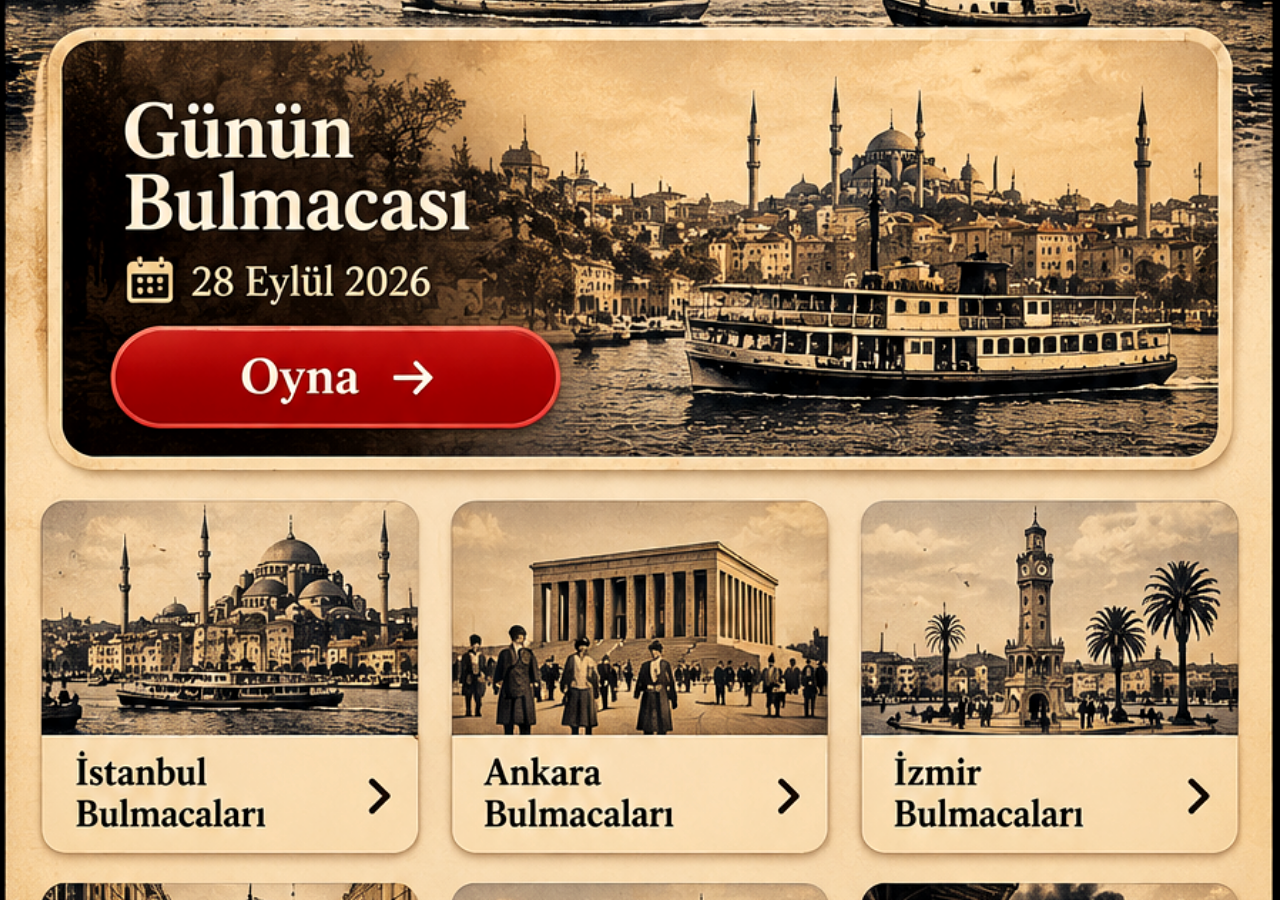
==== commit 8752a7f8: "V80 refresh back navigation" ====
--- a/fullapp.html
+++ b/fullapp.html
@@ -1,4 +1,4 @@
-<!doctype html><html lang="tr"><head><meta charset="utf-8"><meta name="viewport" content="width=device-width,initial-scale=1,viewport-fit=cover"><title>Türkiye Bulmacası V79 Mobile</title><style>
+<!doctype html><html lang="tr"><head><meta charset="utf-8"><meta name="viewport" content="width=device-width,initial-scale=1,viewport-fit=cover"><title>Türkiye Bulmacası V80 Mobile</title><style>
 *{box-sizing:border-box}html,body{margin:0;height:100%;background:#17110d;font-family:Georgia,serif;overflow:hidden}.app{height:100%;display:flex;justify-content:center;align-items:center}.screen{position:relative;height:100vh;aspect-ratio:2/3;max-width:100vw}.bg{width:100%;height:100%;object-fit:contain;display:block}.hot{position:absolute;border:0;background:transparent;cursor:pointer}.play{left:10%;top:36%;width:38%;height:17%}.istanbulCard{left:8.5%;top:54.2%;width:27.5%;height:16.2%}.back{left:7%;top:4%;width:12%;height:7%}
 .grid{position:absolute;left:25.4%;top:27.54%;width:47.2%;height:25.52%;z-index:8;background:#2b1b10;display:grid;grid-template-columns:repeat(10,1fr);grid-template-rows:repeat(8,1fr)}.cell{position:relative;z-index:2;touch-action:manipulation;-webkit-tap-highlight-color:transparent;border:1px solid #6e4a2b;background:#f3dba5;display:flex;align-items:center;justify-content:center;font:bold clamp(12px,2.2vh,25px) Georgia;color:#2c170b;cursor:pointer}.cell.numbered:before{content:attr(data-num);position:absolute;left:3px;top:1px;font:700 10px Arial;color:#2c170b;line-height:1;pointer-events:none}.cell.block{pointer-events:none;background:#2c1c11}.cell.word{background:#ead08e}.cell.sel{outline:3px solid #b51212;outline-offset:-3px;background:#f7e2aa}.cell.ok{background:#b9d89acc!important}.cell.bad{background:#d98f7aaa!important}.keys{position:absolute;left:0;top:0;width:100%;height:100%;pointer-events:none}.keyrow{position:absolute;display:grid;gap:.55%;pointer-events:auto}.keyrow.r1{left:9.0%;top:74.7%;width:82.2%;height:3.8%;grid-template-columns:repeat(12,1fr)}.keyrow.r2{left:11.6%;top:78.7%;width:77.1%;height:3.8%;grid-template-columns:repeat(11,1fr)}.keyrow.r3{left:15.0%;top:82.7%;width:72.8%;height:3.8%;grid-template-columns:repeat(10,1fr)}.key{border:0;background:transparent;font:0/0 a;color:transparent;cursor:pointer;touch-action:manipulation;-webkit-tap-highlight-color:transparent;outline:none;box-shadow:none;-webkit-user-select:none;user-select:none}.key:focus,.key:focus-visible,.key:active{outline:none!important;box-shadow:none!important;background:transparent!important;-webkit-tap-highlight-color:transparent}.hint{z-index:15;position:absolute;right:7%;top:27%;width:12%;height:7%;border:0;background:transparent;cursor:pointer}.letterhint{z-index:25;position:absolute;right:7.6%;top:34.55%;width:10.8%;height:6.2%;border:0;background:transparent;cursor:pointer}.wordhint{z-index:25;position:absolute;right:7.6%;top:42.0%;width:10.8%;height:6.8%;border:0;background:transparent;cursor:pointer}.starcount{position:absolute;right:12.0%;top:5.55%;width:12.8%;height:3.6%;display:flex;align-items:center;justify-content:center;font:bold clamp(15px,2.1vh,24px) Georgia;color:#2d1609;background:#f4d48f;border:2px solid #b77a22;box-shadow:0 0 0 7px #f4d48f;border-radius:22px;z-index:20;pointer-events:none}.toast{position:absolute;left:50%;top:21%;transform:translateX(-50%);background:#3c210de8;color:#ffe8b4;padding:8px 15px;border-radius:20px;font:600 13px Arial;display:none;z-index:60;white-space:nowrap}.toast.show{display:block}.cluecover{position:absolute;top:59.6%;height:11.5%;background:#efd59f;color:#3a2415;padding:.7% 1.5%;font:600 clamp(9px,1.18vh,14px) Georgia;line-height:1.2;z-index:4;border-radius:0 0 10px 10px;overflow:hidden}.cluecover.left{left:8%;width:40.5%}.cluecover.right{left:51.5%;width:40.5%}.cluecover b{display:none}.cluecover div{margin:.2em 0}@media(max-aspect-ratio:2/3){.screen{width:100vw;height:auto}}
 .cell.revealed{font-weight:800!important;}
@@ -519,7 +519,7 @@
 // GRID_FIX_FINAL: Bulmaca 7-25 grids rebuilt and cross-validated; runtime unchanged.
 
 const MAIN='file_0000000095d881f4a1713e208409ffb4.png', GAME='file_0000000091ec821083759393667ca560.png'; const bg=document.getElementById('bg'),ui=document.getElementById('ui'),toast=document.getElementById('toast');
-function home(){location.href='index.html?v=79';}
+function home(){location.href='index.html?v=80';}
 function dailyPage(){
  bg.src=MAIN;
  ui.innerHTML=`<div class="dailyPage"><button class="dailyBack" aria-label="Geri">←</button><div class="dailyTitle">Türkiye Bulmacası<span>Günlük Bulmaca</span></div><div class="dailyPaper"><div class="dailyBadge">28 Eylül</div><h2>Bugünün İstanbul Bulmacası</h2><p>Her gün yeni bir kısa bulmaca seni bekliyor.</p><div class="dailyReward">★ Günlük ödül: +25 yıldız</div><button class="dailyStart">Günün Bulmacasını Oyna</button></div><div class="dailyNav"><span>Ana Sayfa</span><b>Günlük</b><span>İlerleme</span><span>Koleksiyon</span><span>Profilim</span></div></div>`;
@@ -1039,7 +1039,7 @@
  if(errors.length)throw new Error('V33 regresyon testi başarısız: '+errors.join(' | '));
  return true;
 }
-function msg(t){toast.textContent=t;toast.classList.add('show');clearTimeout(msg.t);msg.t=setTimeout(()=>toast.classList.remove('show'),1800)}if(!location.hash){location.href='index.html?v=79';}
+function msg(t){toast.textContent=t;toast.classList.add('show');clearTimeout(msg.t);msg.t=setTimeout(()=>toast.classList.remove('show'),1800)}if(!location.hash){location.href='index.html?v=80';}
 </script><script>
 window.addEventListener('load',function(){
  const h=(location.hash||'').slice(1);
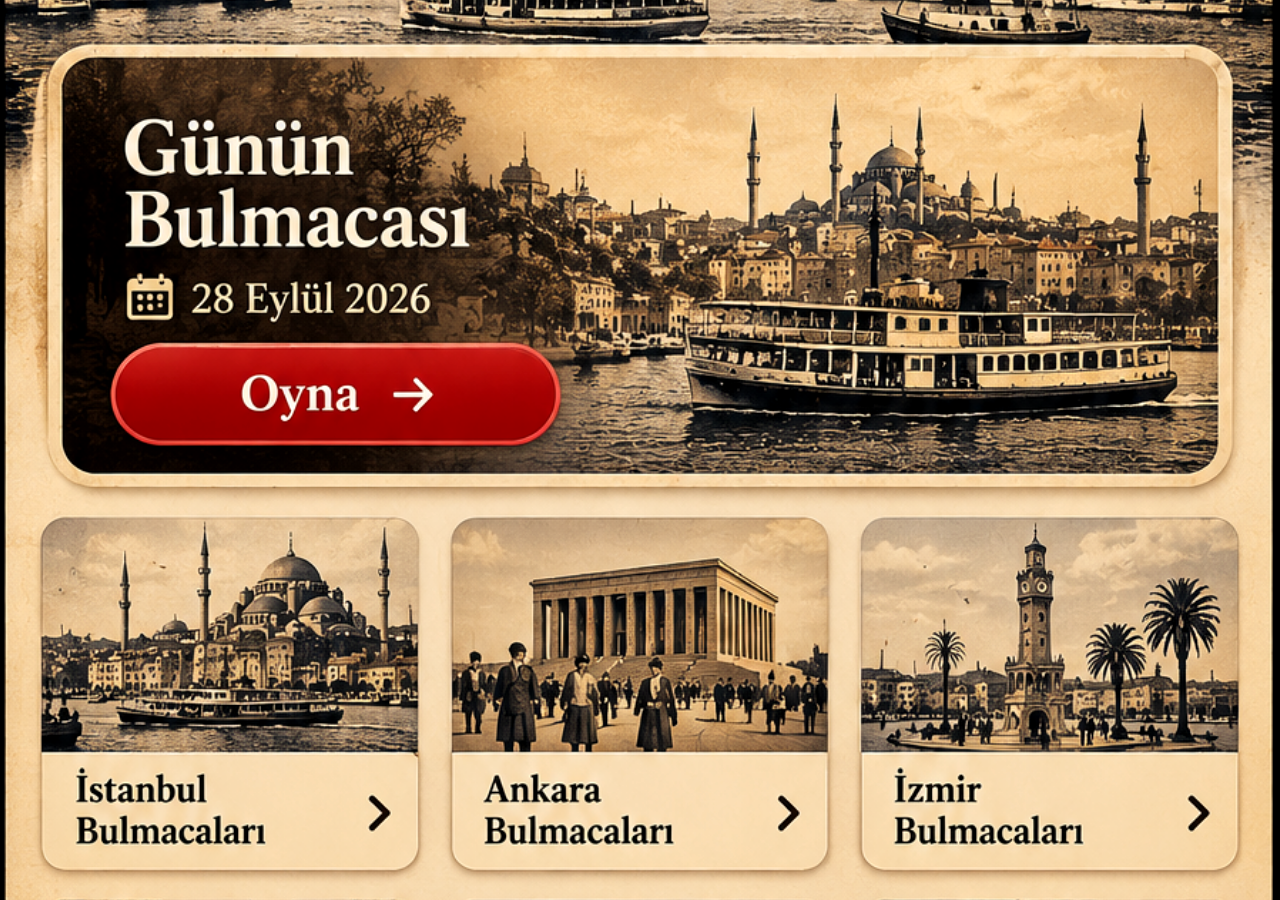
==== commit d58493cc: "V81 refresh back navigation" ====
--- a/fullapp.html
+++ b/fullapp.html
@@ -1,4 +1,4 @@
-<!doctype html><html lang="tr"><head><meta charset="utf-8"><meta name="viewport" content="width=device-width,initial-scale=1,viewport-fit=cover"><title>Türkiye Bulmacası V80 Mobile</title><style>
+<!doctype html><html lang="tr"><head><meta charset="utf-8"><meta name="viewport" content="width=device-width,initial-scale=1,viewport-fit=cover"><title>Türkiye Bulmacası V81 Mobile</title><style>
 *{box-sizing:border-box}html,body{margin:0;height:100%;background:#17110d;font-family:Georgia,serif;overflow:hidden}.app{height:100%;display:flex;justify-content:center;align-items:center}.screen{position:relative;height:100vh;aspect-ratio:2/3;max-width:100vw}.bg{width:100%;height:100%;object-fit:contain;display:block}.hot{position:absolute;border:0;background:transparent;cursor:pointer}.play{left:10%;top:36%;width:38%;height:17%}.istanbulCard{left:8.5%;top:54.2%;width:27.5%;height:16.2%}.back{left:7%;top:4%;width:12%;height:7%}
 .grid{position:absolute;left:25.4%;top:27.54%;width:47.2%;height:25.52%;z-index:8;background:#2b1b10;display:grid;grid-template-columns:repeat(10,1fr);grid-template-rows:repeat(8,1fr)}.cell{position:relative;z-index:2;touch-action:manipulation;-webkit-tap-highlight-color:transparent;border:1px solid #6e4a2b;background:#f3dba5;display:flex;align-items:center;justify-content:center;font:bold clamp(12px,2.2vh,25px) Georgia;color:#2c170b;cursor:pointer}.cell.numbered:before{content:attr(data-num);position:absolute;left:3px;top:1px;font:700 10px Arial;color:#2c170b;line-height:1;pointer-events:none}.cell.block{pointer-events:none;background:#2c1c11}.cell.word{background:#ead08e}.cell.sel{outline:3px solid #b51212;outline-offset:-3px;background:#f7e2aa}.cell.ok{background:#b9d89acc!important}.cell.bad{background:#d98f7aaa!important}.keys{position:absolute;left:0;top:0;width:100%;height:100%;pointer-events:none}.keyrow{position:absolute;display:grid;gap:.55%;pointer-events:auto}.keyrow.r1{left:9.0%;top:74.7%;width:82.2%;height:3.8%;grid-template-columns:repeat(12,1fr)}.keyrow.r2{left:11.6%;top:78.7%;width:77.1%;height:3.8%;grid-template-columns:repeat(11,1fr)}.keyrow.r3{left:15.0%;top:82.7%;width:72.8%;height:3.8%;grid-template-columns:repeat(10,1fr)}.key{border:0;background:transparent;font:0/0 a;color:transparent;cursor:pointer;touch-action:manipulation;-webkit-tap-highlight-color:transparent;outline:none;box-shadow:none;-webkit-user-select:none;user-select:none}.key:focus,.key:focus-visible,.key:active{outline:none!important;box-shadow:none!important;background:transparent!important;-webkit-tap-highlight-color:transparent}.hint{z-index:15;position:absolute;right:7%;top:27%;width:12%;height:7%;border:0;background:transparent;cursor:pointer}.letterhint{z-index:25;position:absolute;right:7.6%;top:34.55%;width:10.8%;height:6.2%;border:0;background:transparent;cursor:pointer}.wordhint{z-index:25;position:absolute;right:7.6%;top:42.0%;width:10.8%;height:6.8%;border:0;background:transparent;cursor:pointer}.starcount{position:absolute;right:12.0%;top:5.55%;width:12.8%;height:3.6%;display:flex;align-items:center;justify-content:center;font:bold clamp(15px,2.1vh,24px) Georgia;color:#2d1609;background:#f4d48f;border:2px solid #b77a22;box-shadow:0 0 0 7px #f4d48f;border-radius:22px;z-index:20;pointer-events:none}.toast{position:absolute;left:50%;top:21%;transform:translateX(-50%);background:#3c210de8;color:#ffe8b4;padding:8px 15px;border-radius:20px;font:600 13px Arial;display:none;z-index:60;white-space:nowrap}.toast.show{display:block}.cluecover{position:absolute;top:59.6%;height:11.5%;background:#efd59f;color:#3a2415;padding:.7% 1.5%;font:600 clamp(9px,1.18vh,14px) Georgia;line-height:1.2;z-index:4;border-radius:0 0 10px 10px;overflow:hidden}.cluecover.left{left:8%;width:40.5%}.cluecover.right{left:51.5%;width:40.5%}.cluecover b{display:none}.cluecover div{margin:.2em 0}@media(max-aspect-ratio:2/3){.screen{width:100vw;height:auto}}
 .cell.revealed{font-weight:800!important;}
@@ -519,7 +519,7 @@
 // GRID_FIX_FINAL: Bulmaca 7-25 grids rebuilt and cross-validated; runtime unchanged.
 
 const MAIN='file_0000000095d881f4a1713e208409ffb4.png', GAME='file_0000000091ec821083759393667ca560.png'; const bg=document.getElementById('bg'),ui=document.getElementById('ui'),toast=document.getElementById('toast');
-function home(){location.href='index.html?v=80';}
+function home(){location.href='index.html?v=81';}
 function dailyPage(){
  bg.src=MAIN;
  ui.innerHTML=`<div class="dailyPage"><button class="dailyBack" aria-label="Geri">←</button><div class="dailyTitle">Türkiye Bulmacası<span>Günlük Bulmaca</span></div><div class="dailyPaper"><div class="dailyBadge">28 Eylül</div><h2>Bugünün İstanbul Bulmacası</h2><p>Her gün yeni bir kısa bulmaca seni bekliyor.</p><div class="dailyReward">★ Günlük ödül: +25 yıldız</div><button class="dailyStart">Günün Bulmacasını Oyna</button></div><div class="dailyNav"><span>Ana Sayfa</span><b>Günlük</b><span>İlerleme</span><span>Koleksiyon</span><span>Profilim</span></div></div>`;
@@ -1039,7 +1039,7 @@
  if(errors.length)throw new Error('V33 regresyon testi başarısız: '+errors.join(' | '));
  return true;
 }
-function msg(t){toast.textContent=t;toast.classList.add('show');clearTimeout(msg.t);msg.t=setTimeout(()=>toast.classList.remove('show'),1800)}if(!location.hash){location.href='index.html?v=80';}
+function msg(t){toast.textContent=t;toast.classList.add('show');clearTimeout(msg.t);msg.t=setTimeout(()=>toast.classList.remove('show'),1800)}if(!location.hash){location.href='index.html?v=81';}
 </script><script>
 window.addEventListener('load',function(){
  const h=(location.hash||'').slice(1);
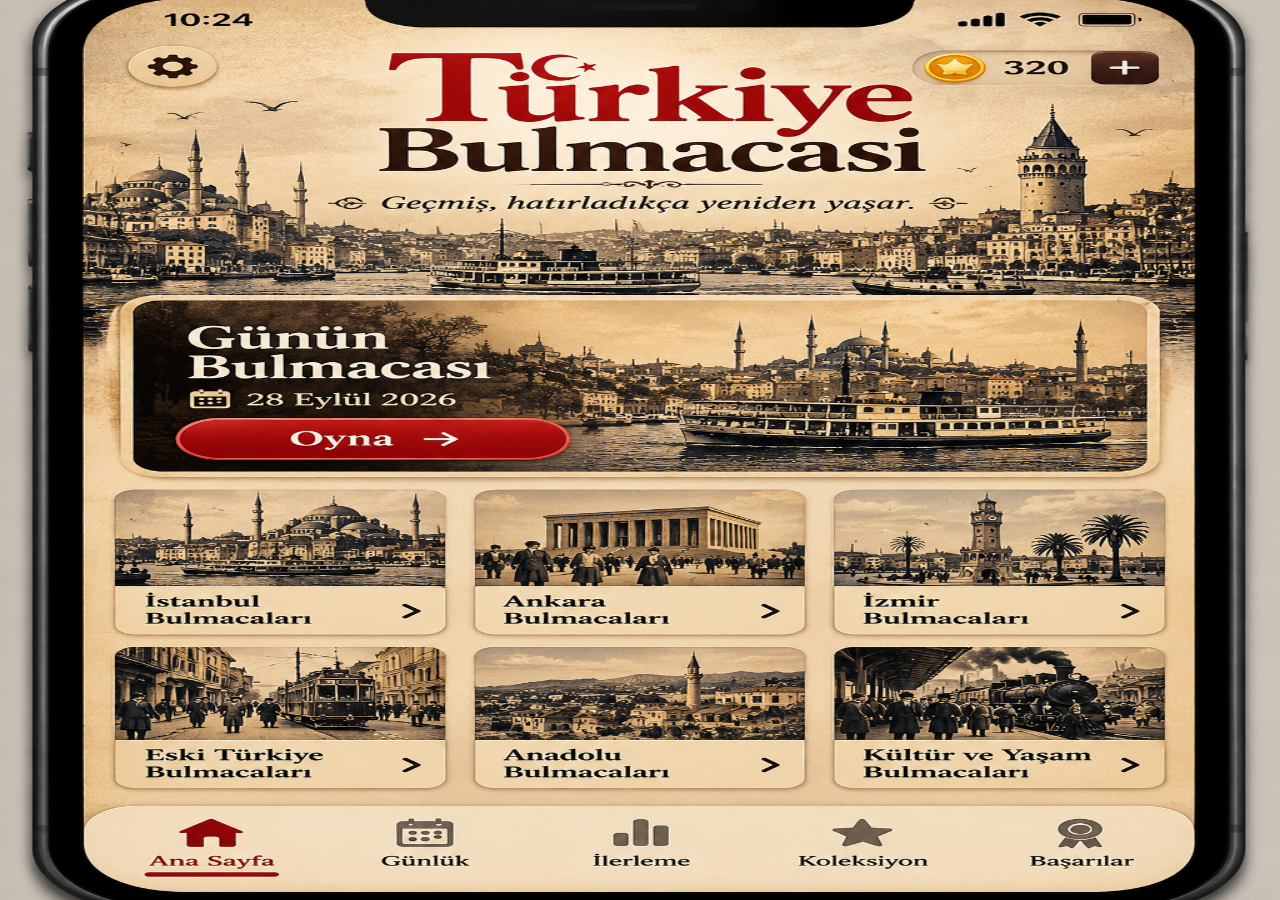
==== commit df46c683: "V82 refresh back navigation" ====
--- a/fullapp.html
+++ b/fullapp.html
@@ -1,4 +1,4 @@
-<!doctype html><html lang="tr"><head><meta charset="utf-8"><meta name="viewport" content="width=device-width,initial-scale=1,viewport-fit=cover"><title>Türkiye Bulmacası V81 Mobile</title><style>
+<!doctype html><html lang="tr"><head><meta charset="utf-8"><meta name="viewport" content="width=device-width,initial-scale=1,viewport-fit=cover"><title>Türkiye Bulmacası V82 Mobile</title><style>
 *{box-sizing:border-box}html,body{margin:0;height:100%;background:#17110d;font-family:Georgia,serif;overflow:hidden}.app{height:100%;display:flex;justify-content:center;align-items:center}.screen{position:relative;height:100vh;aspect-ratio:2/3;max-width:100vw}.bg{width:100%;height:100%;object-fit:contain;display:block}.hot{position:absolute;border:0;background:transparent;cursor:pointer}.play{left:10%;top:36%;width:38%;height:17%}.istanbulCard{left:8.5%;top:54.2%;width:27.5%;height:16.2%}.back{left:7%;top:4%;width:12%;height:7%}
 .grid{position:absolute;left:25.4%;top:27.54%;width:47.2%;height:25.52%;z-index:8;background:#2b1b10;display:grid;grid-template-columns:repeat(10,1fr);grid-template-rows:repeat(8,1fr)}.cell{position:relative;z-index:2;touch-action:manipulation;-webkit-tap-highlight-color:transparent;border:1px solid #6e4a2b;background:#f3dba5;display:flex;align-items:center;justify-content:center;font:bold clamp(12px,2.2vh,25px) Georgia;color:#2c170b;cursor:pointer}.cell.numbered:before{content:attr(data-num);position:absolute;left:3px;top:1px;font:700 10px Arial;color:#2c170b;line-height:1;pointer-events:none}.cell.block{pointer-events:none;background:#2c1c11}.cell.word{background:#ead08e}.cell.sel{outline:3px solid #b51212;outline-offset:-3px;background:#f7e2aa}.cell.ok{background:#b9d89acc!important}.cell.bad{background:#d98f7aaa!important}.keys{position:absolute;left:0;top:0;width:100%;height:100%;pointer-events:none}.keyrow{position:absolute;display:grid;gap:.55%;pointer-events:auto}.keyrow.r1{left:9.0%;top:74.7%;width:82.2%;height:3.8%;grid-template-columns:repeat(12,1fr)}.keyrow.r2{left:11.6%;top:78.7%;width:77.1%;height:3.8%;grid-template-columns:repeat(11,1fr)}.keyrow.r3{left:15.0%;top:82.7%;width:72.8%;height:3.8%;grid-template-columns:repeat(10,1fr)}.key{border:0;background:transparent;font:0/0 a;color:transparent;cursor:pointer;touch-action:manipulation;-webkit-tap-highlight-color:transparent;outline:none;box-shadow:none;-webkit-user-select:none;user-select:none}.key:focus,.key:focus-visible,.key:active{outline:none!important;box-shadow:none!important;background:transparent!important;-webkit-tap-highlight-color:transparent}.hint{z-index:15;position:absolute;right:7%;top:27%;width:12%;height:7%;border:0;background:transparent;cursor:pointer}.letterhint{z-index:25;position:absolute;right:7.6%;top:34.55%;width:10.8%;height:6.2%;border:0;background:transparent;cursor:pointer}.wordhint{z-index:25;position:absolute;right:7.6%;top:42.0%;width:10.8%;height:6.8%;border:0;background:transparent;cursor:pointer}.starcount{position:absolute;right:12.0%;top:5.55%;width:12.8%;height:3.6%;display:flex;align-items:center;justify-content:center;font:bold clamp(15px,2.1vh,24px) Georgia;color:#2d1609;background:#f4d48f;border:2px solid #b77a22;box-shadow:0 0 0 7px #f4d48f;border-radius:22px;z-index:20;pointer-events:none}.toast{position:absolute;left:50%;top:21%;transform:translateX(-50%);background:#3c210de8;color:#ffe8b4;padding:8px 15px;border-radius:20px;font:600 13px Arial;display:none;z-index:60;white-space:nowrap}.toast.show{display:block}.cluecover{position:absolute;top:59.6%;height:11.5%;background:#efd59f;color:#3a2415;padding:.7% 1.5%;font:600 clamp(9px,1.18vh,14px) Georgia;line-height:1.2;z-index:4;border-radius:0 0 10px 10px;overflow:hidden}.cluecover.left{left:8%;width:40.5%}.cluecover.right{left:51.5%;width:40.5%}.cluecover b{display:none}.cluecover div{margin:.2em 0}@media(max-aspect-ratio:2/3){.screen{width:100vw;height:auto}}
 .cell.revealed{font-weight:800!important;}
@@ -519,7 +519,7 @@
 // GRID_FIX_FINAL: Bulmaca 7-25 grids rebuilt and cross-validated; runtime unchanged.
 
 const MAIN='file_0000000095d881f4a1713e208409ffb4.png', GAME='file_0000000091ec821083759393667ca560.png'; const bg=document.getElementById('bg'),ui=document.getElementById('ui'),toast=document.getElementById('toast');
-function home(){location.href='index.html?v=81';}
+function home(){location.href='index.html?v=82';}
 function dailyPage(){
  bg.src=MAIN;
  ui.innerHTML=`<div class="dailyPage"><button class="dailyBack" aria-label="Geri">←</button><div class="dailyTitle">Türkiye Bulmacası<span>Günlük Bulmaca</span></div><div class="dailyPaper"><div class="dailyBadge">28 Eylül</div><h2>Bugünün İstanbul Bulmacası</h2><p>Her gün yeni bir kısa bulmaca seni bekliyor.</p><div class="dailyReward">★ Günlük ödül: +25 yıldız</div><button class="dailyStart">Günün Bulmacasını Oyna</button></div><div class="dailyNav"><span>Ana Sayfa</span><b>Günlük</b><span>İlerleme</span><span>Koleksiyon</span><span>Profilim</span></div></div>`;
@@ -1039,7 +1039,7 @@
  if(errors.length)throw new Error('V33 regresyon testi başarısız: '+errors.join(' | '));
  return true;
 }
-function msg(t){toast.textContent=t;toast.classList.add('show');clearTimeout(msg.t);msg.t=setTimeout(()=>toast.classList.remove('show'),1800)}if(!location.hash){location.href='index.html?v=81';}
+function msg(t){toast.textContent=t;toast.classList.add('show');clearTimeout(msg.t);msg.t=setTimeout(()=>toast.classList.remove('show'),1800)}if(!location.hash){location.href='index.html?v=82';}
 </script><script>
 window.addEventListener('load',function(){
  const h=(location.hash||'').slice(1);
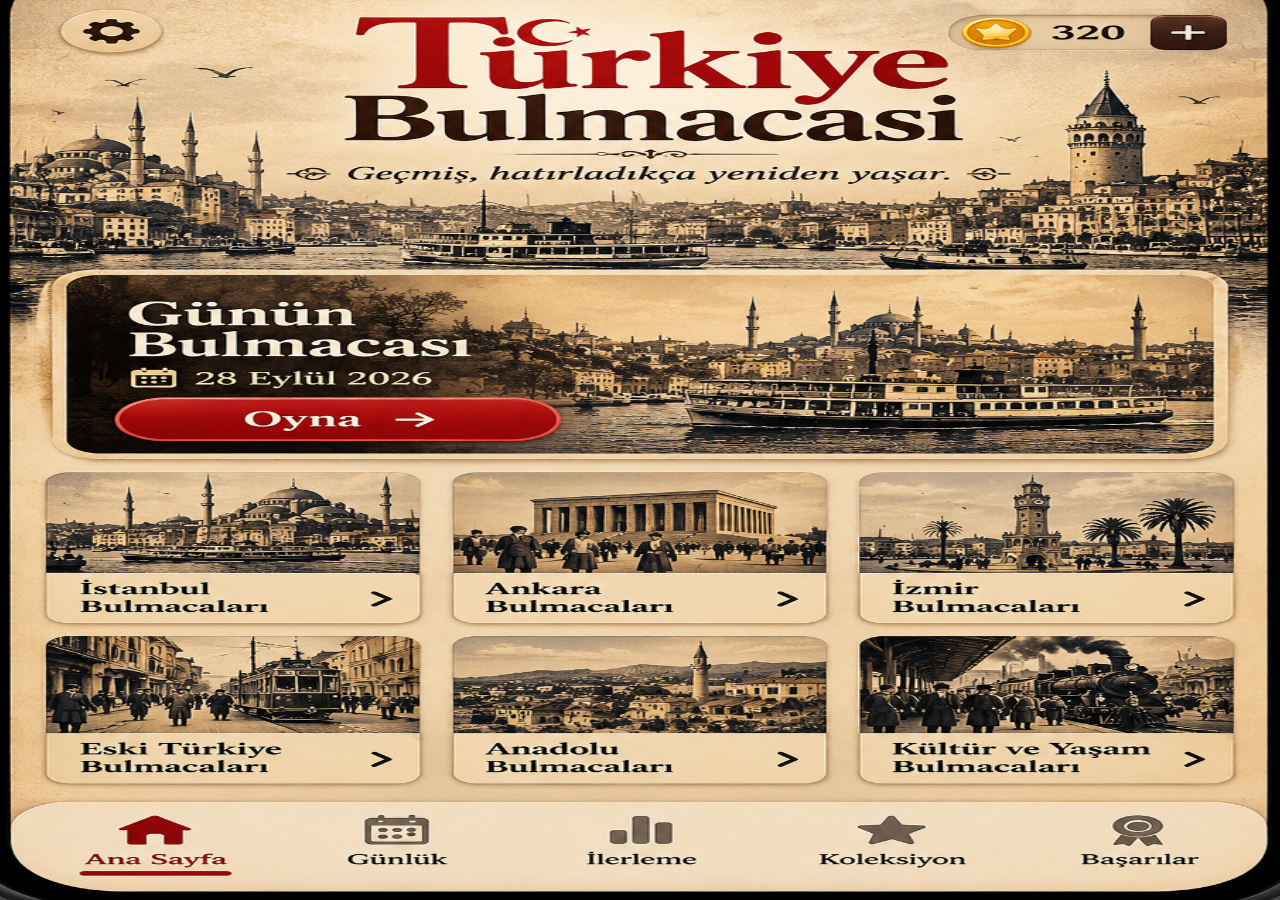
==== commit e1de4757: "Align store balance and cards only" ====
--- a/fullapp.html
+++ b/fullapp.html
@@ -1,4 +1,4 @@
-<!doctype html><html lang="tr"><head><meta charset="utf-8"><meta name="viewport" content="width=device-width,initial-scale=1,viewport-fit=cover"><title>Türkiye Bulmacası V82 Mobile</title><style>
+<!doctype html><html lang="tr"><head><meta charset="utf-8"><meta name="viewport" content="width=device-width,initial-scale=1,viewport-fit=cover"><title>Türkiye Bulmacası V83 Mobile</title><style>
 *{box-sizing:border-box}html,body{margin:0;height:100%;background:#17110d;font-family:Georgia,serif;overflow:hidden}.app{height:100%;display:flex;justify-content:center;align-items:center}.screen{position:relative;height:100vh;aspect-ratio:2/3;max-width:100vw}.bg{width:100%;height:100%;object-fit:contain;display:block}.hot{position:absolute;border:0;background:transparent;cursor:pointer}.play{left:10%;top:36%;width:38%;height:17%}.istanbulCard{left:8.5%;top:54.2%;width:27.5%;height:16.2%}.back{left:7%;top:4%;width:12%;height:7%}
 .grid{position:absolute;left:25.4%;top:27.54%;width:47.2%;height:25.52%;z-index:8;background:#2b1b10;display:grid;grid-template-columns:repeat(10,1fr);grid-template-rows:repeat(8,1fr)}.cell{position:relative;z-index:2;touch-action:manipulation;-webkit-tap-highlight-color:transparent;border:1px solid #6e4a2b;background:#f3dba5;display:flex;align-items:center;justify-content:center;font:bold clamp(12px,2.2vh,25px) Georgia;color:#2c170b;cursor:pointer}.cell.numbered:before{content:attr(data-num);position:absolute;left:3px;top:1px;font:700 10px Arial;color:#2c170b;line-height:1;pointer-events:none}.cell.block{pointer-events:none;background:#2c1c11}.cell.word{background:#ead08e}.cell.sel{outline:3px solid #b51212;outline-offset:-3px;background:#f7e2aa}.cell.ok{background:#b9d89acc!important}.cell.bad{background:#d98f7aaa!important}.keys{position:absolute;left:0;top:0;width:100%;height:100%;pointer-events:none}.keyrow{position:absolute;display:grid;gap:.55%;pointer-events:auto}.keyrow.r1{left:9.0%;top:74.7%;width:82.2%;height:3.8%;grid-template-columns:repeat(12,1fr)}.keyrow.r2{left:11.6%;top:78.7%;width:77.1%;height:3.8%;grid-template-columns:repeat(11,1fr)}.keyrow.r3{left:15.0%;top:82.7%;width:72.8%;height:3.8%;grid-template-columns:repeat(10,1fr)}.key{border:0;background:transparent;font:0/0 a;color:transparent;cursor:pointer;touch-action:manipulation;-webkit-tap-highlight-color:transparent;outline:none;box-shadow:none;-webkit-user-select:none;user-select:none}.key:focus,.key:focus-visible,.key:active{outline:none!important;box-shadow:none!important;background:transparent!important;-webkit-tap-highlight-color:transparent}.hint{z-index:15;position:absolute;right:7%;top:27%;width:12%;height:7%;border:0;background:transparent;cursor:pointer}.letterhint{z-index:25;position:absolute;right:7.6%;top:34.55%;width:10.8%;height:6.2%;border:0;background:transparent;cursor:pointer}.wordhint{z-index:25;position:absolute;right:7.6%;top:42.0%;width:10.8%;height:6.8%;border:0;background:transparent;cursor:pointer}.starcount{position:absolute;right:12.0%;top:5.55%;width:12.8%;height:3.6%;display:flex;align-items:center;justify-content:center;font:bold clamp(15px,2.1vh,24px) Georgia;color:#2d1609;background:#f4d48f;border:2px solid #b77a22;box-shadow:0 0 0 7px #f4d48f;border-radius:22px;z-index:20;pointer-events:none}.toast{position:absolute;left:50%;top:21%;transform:translateX(-50%);background:#3c210de8;color:#ffe8b4;padding:8px 15px;border-radius:20px;font:600 13px Arial;display:none;z-index:60;white-space:nowrap}.toast.show{display:block}.cluecover{position:absolute;top:59.6%;height:11.5%;background:#efd59f;color:#3a2415;padding:.7% 1.5%;font:600 clamp(9px,1.18vh,14px) Georgia;line-height:1.2;z-index:4;border-radius:0 0 10px 10px;overflow:hidden}.cluecover.left{left:8%;width:40.5%}.cluecover.right{left:51.5%;width:40.5%}.cluecover b{display:none}.cluecover div{margin:.2em 0}@media(max-aspect-ratio:2/3){.screen{width:100vw;height:auto}}
 .cell.revealed{font-weight:800!important;}
@@ -462,7 +462,7 @@
 .storeExactImg{display:block;width:100%;height:auto;pointer-events:none;user-select:none;-webkit-user-select:none}
 .storeExactHit{position:absolute;z-index:304;border:0!important;background:transparent!important;color:transparent!important;padding:0!important;margin:0!important;outline:0!important;box-shadow:none!important;-webkit-tap-highlight-color:transparent!important;tap-highlight-color:transparent!important;touch-action:manipulation!important}
 .storeExactHit:active,.storeExactHit:focus,.storeExactHit:focus-visible{background:transparent!important;outline:0!important;box-shadow:none!important;filter:none!important;transform:none!important;opacity:1!important}
-.storeExactStars{position:absolute;z-index:305;left:74.5%;top:2.65%;width:20%;height:3.15%;display:flex;align-items:center;justify-content:center;background:#2a160d;color:#ffe6a5;font:bold clamp(12px,1.6vh,17px) Georgia,serif;text-shadow:0 2px 1px #000;pointer-events:none;white-space:nowrap;border-radius:12px}
+.storeExactStars{position:absolute;z-index:305;left:79.0%;top:2.10%;width:15.5%;height:3.15%;display:flex;align-items:center;justify-content:center;background:transparent;color:#ffe6a5;font:bold clamp(11px,1.45vh,16px) Georgia,serif;text-shadow:0 2px 1px #000;pointer-events:none;white-space:nowrap}
 .exBack{left:1.5%;top:1.0%;width:12%;height:6.3%}
 .exStarter{left:6.5%;top:33.5%;width:51.5%;height:4.7%}
 .exDaily{left:4.5%;top:56.1%;width:29%;height:4.0%}
@@ -491,35 +491,18 @@
 @supports not (height:100dvh){.app,.screen{height:100vh!important}}
 </style>
 
-<style id="v77-store-clean-frame">
-/* V77: crop black capture bands without breaking store hit areas. */
+<style id="v83-store-final">
 .storeExactScreen{position:absolute!important;inset:0!important;width:100%!important;height:100%!important;overflow:hidden!important;background:#d7aa65!important}
-.storeExactStage{
-  position:absolute!important;inset:0!important;width:100%!important;height:100%!important;
-  transform:translateY(-2.6%) scale(1.025,1.07)!important;
-  transform-origin:50% 50%!important;
-}
-.storeExactImg{
-  position:absolute!important;inset:0!important;width:100%!important;height:100%!important;
-  max-width:none!important;object-fit:cover!important;object-position:center center!important;
-  image-rendering:auto!important;filter:none!important;
-}
-</style>
-
-<style id="v77-store-crisp">
-.storeExactScreen{background:#d7aa65!important;overflow:hidden!important}
-.storeExactStage{position:absolute!important;inset:0!important;width:100%!important;height:100%!important;overflow:hidden!important}
-.storeExactImg{
- position:absolute!important;inset:0!important;width:100%!important;height:100%!important;
- object-fit:cover!important;object-position:center center!important;
- image-rendering:auto!important;filter:contrast(1.035) saturate(1.015)!important;
-}
-</style>
+.storeExactStage{position:absolute!important;inset:0!important;width:100%!important;height:100%!important;transform:none!important;overflow:hidden!important}
+.storeExactImg{position:absolute!important;inset:0!important;width:100%!important;height:100%!important;max-width:none!important;object-fit:fill!important;object-position:center center!important;image-rendering:auto!important;filter:none!important}
+</style>
+
+
 </head><body><div class="app"><div class="screen" id="s"><img class="bg" id="bg"><div id="ui"></div><div class="toast" id="toast"></div></div></div><script>
 // GRID_FIX_FINAL: Bulmaca 7-25 grids rebuilt and cross-validated; runtime unchanged.
 
 const MAIN='file_0000000095d881f4a1713e208409ffb4.png', GAME='file_0000000091ec821083759393667ca560.png'; const bg=document.getElementById('bg'),ui=document.getElementById('ui'),toast=document.getElementById('toast');
-function home(){location.href='index.html?v=82';}
+function home(){location.href='index.html?v=83';}
 function dailyPage(){
  bg.src=MAIN;
  ui.innerHTML=`<div class="dailyPage"><button class="dailyBack" aria-label="Geri">←</button><div class="dailyTitle">Türkiye Bulmacası<span>Günlük Bulmaca</span></div><div class="dailyPaper"><div class="dailyBadge">28 Eylül</div><h2>Bugünün İstanbul Bulmacası</h2><p>Her gün yeni bir kısa bulmaca seni bekliyor.</p><div class="dailyReward">★ Günlük ödül: +25 yıldız</div><button class="dailyStart">Günün Bulmacasını Oyna</button></div><div class="dailyNav"><span>Ana Sayfa</span><b>Günlük</b><span>İlerleme</span><span>Koleksiyon</span><span>Profilim</span></div></div>`;
@@ -644,9 +627,8 @@
    <button class="storeExactHit exBosphorus" aria-label="Boğaz Gecesi"></button>
  </div></div>`;
 
- Promise.all([0,1,2,3,4,5].map(i=>fetch('storeimg/part'+i+'.txt?v=83').then(r=>r.text())))
-   .then(parts=>{const im=ui.querySelector('.storeExactImg');if(im)im.src='data:image/webp;base64,'+parts.join('');})
-   .catch(()=>msg('Mağaza görseli yüklenemedi'));
+ const storeImg=ui.querySelector('.storeExactImg');
+ if(storeImg) storeImg.src='store_final.svg?v=90';
 
  ui.querySelector('.exBack').onclick=()=>{bg.style.display='block';storeReturn();};
  ui.querySelector('.exStarter').onclick=()=>msg('Başlangıç Paketi: 600 ★ + 5 ipucu + özel tema');
@@ -1039,7 +1021,7 @@
  if(errors.length)throw new Error('V33 regresyon testi başarısız: '+errors.join(' | '));
  return true;
 }
-function msg(t){toast.textContent=t;toast.classList.add('show');clearTimeout(msg.t);msg.t=setTimeout(()=>toast.classList.remove('show'),1800)}if(!location.hash){location.href='index.html?v=82';}
+function msg(t){toast.textContent=t;toast.classList.add('show');clearTimeout(msg.t);msg.t=setTimeout(()=>toast.classList.remove('show'),1800)}if(!location.hash){location.href='index.html?v=83';}
 </script><script>
 window.addEventListener('load',function(){
  const h=(location.hash||'').slice(1);
